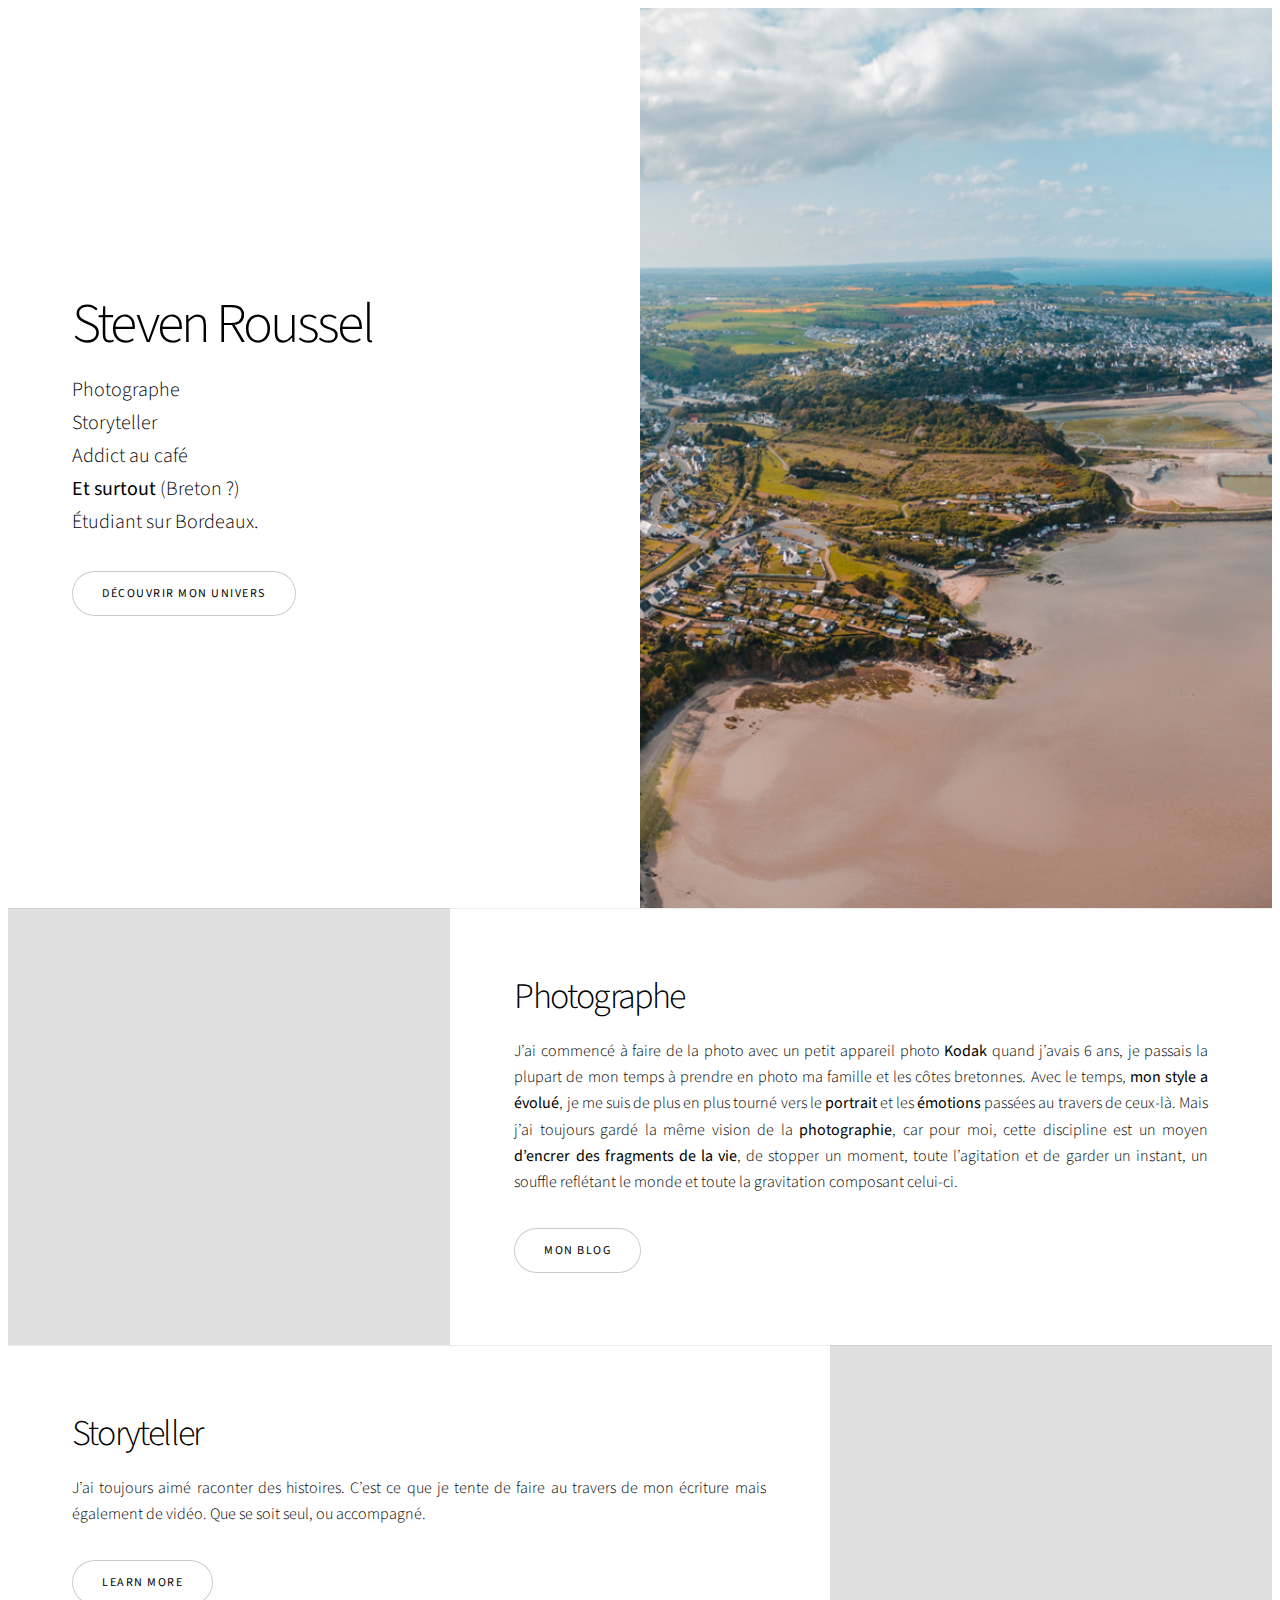
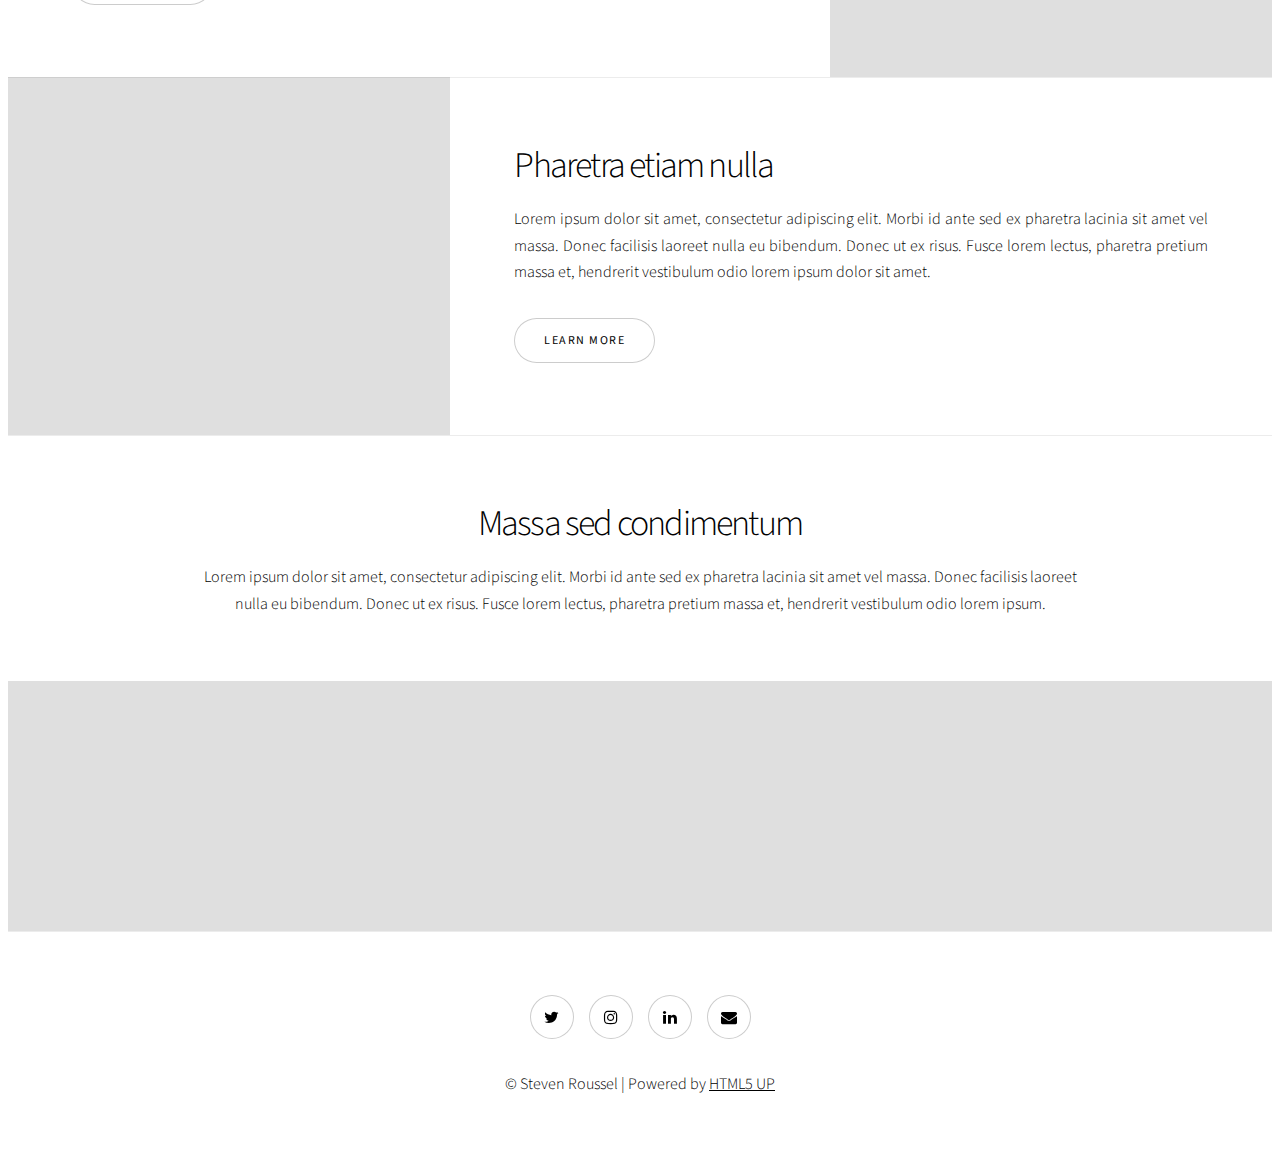
==== indexv1.html @ 66ebf087 "Pré-version" ====
<!DOCTYPE HTML>
<!--
	Story by HTML5 UP
	html5up.net | @ajlkn
	Free for personal and commercial use under the CCA 3.0 license (html5up.net/license)
-->
<html>
	<head>
		<title>Steven Roussel</title>
		<meta charset="utf-8" />
		<meta name="viewport" content="width=device-width, initial-scale=1, user-scalable=no" />
		<link rel="stylesheet" href="assets/css/main.css" />
		<noscript><link rel="stylesheet" href="assets/css/noscript.css" /></noscript>
	</head>
	<body class="is-preload">

		<!-- Wrapper -->
			<div id="wrapper" class="divided">

				<!-- One -->
					<section class="banner style1 orient-left content-align-left image-position-right fullscreen onload-image-fade-in onload-content-fade-right">
						<div class="content">
							<h1>Steven Roussel</h1>
							<p class="major">Photographe<br>Storyteller<br>Addict au café<br><b>Et surtout</b> (Breton ?)<br>Étudiant sur Bordeaux.</p>
							<ul class="actions stacked">
								<li><a href="#first" class="button big wide smooth-scroll-middle">Découvrir mon univers</a></li>
							</ul>
						</div>
						<div class="image">
							<img src="images/banner.jpg" alt="" />
						</div>
					</section>

				<!-- Two -->
					<section class="spotlight style1 orient-right content-align-left image-position-center onscroll-image-fade-in" id="first">
						<div class="content">
							<h2>Photographe</h2>
							<p>
								J’ai commencé à faire de la photo avec un petit appareil photo <b>Kodak</b> quand j’avais 6 ans, je passais la plupart de mon temps à prendre en photo ma famille et les côtes bretonnes. Avec le temps, <b>mon style a évolué</b>, je me
								suis de plus en plus tourné vers le <b>portrait</b> et les <b>émotions</b> passées au travers de ceux-là. Mais j’ai toujours gardé la même vision de la <b>photographie</b>, car pour moi, cette discipline est un moyen <b>d’encrer des fragments
								de la vie</b>, de stopper un moment, toute l’agitation et de garder un instant, un souffle reflétant le monde et toute la gravitation composant celui-ci.
					</p>
							<ul class="actions stacked">
								<li><a href="#" class="button">Mon Blog</a></li>
							</ul>
						</div>
						<div class="image">
							<img src="images/pp (2).jpg" alt="" />
						</div>
					</section>

				<!-- Three -->
					<section class="spotlight style1 orient-left content-align-left image-position-center onscroll-image-fade-in">
						<div class="content">
							<h2>Storyteller</h2>
							<p>J’ai toujours aimé raconter des histoires. C’est ce que je tente de faire au travers de mon écriture mais également de vidéo. Que se soit seul, ou accompagné.</p>
							<ul class="actions stacked">
								<li><a href="#" class="button">Learn More</a></li>
							</ul>
						</div>
						<div class="image">
							<img src="images/pic02.jpg" alt="" />
						</div>
					</section>

				<!-- Four -->
					<section class="spotlight style1 orient-right content-align-left image-position-center onscroll-image-fade-in">
						<div class="content">
							<h2>Pharetra etiam nulla</h2>
							<p>Lorem ipsum dolor sit amet, consectetur adipiscing elit. Morbi id ante sed ex pharetra lacinia sit amet vel massa. Donec facilisis laoreet nulla eu bibendum. Donec ut ex risus. Fusce lorem lectus, pharetra pretium massa et, hendrerit vestibulum odio lorem ipsum dolor sit amet.</p>
							<ul class="actions stacked">
								<li><a href="#" class="button">Learn More</a></li>
							</ul>
						</div>
						<div class="image">
							<img src="images/spotlight03.jpg" alt="" />
						</div>
					</section>

				<!-- Five -->
					<section class="wrapper style1 align-center">
						<div class="inner">
							<h2>Massa sed condimentum</h2>
							<p>Lorem ipsum dolor sit amet, consectetur adipiscing elit. Morbi id ante sed ex pharetra lacinia sit amet vel massa. Donec facilisis laoreet nulla eu bibendum. Donec ut ex risus. Fusce lorem lectus, pharetra pretium massa et, hendrerit vestibulum odio lorem ipsum.</p>
						</div>

						<!-- Gallery -->
							<div class="gallery style2 medium lightbox onscroll-fade-in">
								<article>
									<a href="images/gallery/fulls/01.jpg" class="image">
										<img src="images/gallery/thumbs/01.jpg" alt="" />
									</a>
									<div class="caption">
										<h3>Ipsum Dolor</h3>
										<p>Lorem ipsum dolor amet, consectetur magna etiam elit. Etiam sed ultrices.</p>
										<ul class="actions fixed">
											<li><span class="button small">Details</span></li>
										</ul>
									</div>
								</article>
								<article>
									<a href="images/gallery/fulls/02.jpg" class="image">
										<img src="images/gallery/thumbs/02.jpg" alt="" />
									</a>
									<div class="caption">
										<h3>Feugiat Lorem</h3>
										<p>Lorem ipsum dolor amet, consectetur magna etiam elit. Etiam sed ultrices.</p>
										<ul class="actions fixed">
											<li><span class="button small">Details</span></li>
										</ul>
									</div>
								</article>
								<article>
									<a href="images/gallery/fulls/03.jpg" class="image">
										<img src="images/gallery/thumbs/03.jpg" alt="" />
									</a>
									<div class="caption">
										<h3>Magna Amet</h3>
										<p>Lorem ipsum dolor amet, consectetur magna etiam elit. Etiam sed ultrices.</p>
										<ul class="actions fixed">
											<li><span class="button small">Details</span></li>
										</ul>
									</div>
								</article>
								<article>
									<a href="images/gallery/fulls/04.jpg" class="image">
										<img src="images/gallery/thumbs/04.jpg" alt="" />
									</a>
									<div class="caption">
										<h3>Sed Tempus</h3>
										<p>Lorem ipsum dolor amet, consectetur magna etiam elit. Etiam sed ultrices.</p>
										<ul class="actions fixed">
											<li><span class="button small">Details</span></li>
										</ul>
									</div>
								</article>
								<article>
									<a href="images/gallery/fulls/05.jpg" class="image">
										<img src="images/gallery/thumbs/05.jpg" alt="" />
									</a>
									<div class="caption">
										<h3>Ultrices Magna</h3>
										<p>Lorem ipsum dolor amet, consectetur magna etiam elit. Etiam sed ultrices.</p>
										<ul class="actions fixed">
											<li><span class="button small">Details</span></li>
										</ul>
									</div>
								</article>
								<article>
									<a href="images/gallery/fulls/06.jpg" class="image">
										<img src="images/gallery/thumbs/06.jpg" alt="" />
									</a>
									<div class="caption">
										<h3>Sed Tempus</h3>
										<p>Lorem ipsum dolor amet, consectetur magna etiam elit. Etiam sed ultrices.</p>
										<ul class="actions fixed">
											<li><span class="button small">Details</span></li>
										</ul>
									</div>
								</article>
								<article>
									<a href="images/gallery/fulls/07.jpg" class="image">
										<img src="images/gallery/thumbs/07.jpg" alt="" />
									</a>
									<div class="caption">
										<h3>Ipsum Lorem</h3>
										<p>Lorem ipsum dolor amet, consectetur magna etiam elit. Etiam sed ultrices.</p>
										<ul class="actions fixed">
											<li><span class="button small">Details</span></li>
										</ul>
									</div>
								</article>
								<article>
									<a href="images/gallery/fulls/08.jpg" class="image">
										<img src="images/gallery/thumbs/08.jpg" alt="" />
									</a>
									<div class="caption">
										<h3>Magna Risus</h3>
										<p>Lorem ipsum dolor amet, consectetur magna etiam elit. Etiam sed ultrices.</p>
										<ul class="actions fixed">
											<li><span class="button small">Details</span></li>
										</ul>
									</div>
								</article>
								<article>
									<a href="images/gallery/fulls/09.jpg" class="image">
										<img src="images/gallery/thumbs/09.jpg" alt="" />
									</a>
									<div class="caption">
										<h3>Tempus Dolor</h3>
										<p>Lorem ipsum dolor amet, consectetur magna etiam elit. Etiam sed ultrices.</p>
										<ul class="actions fixed">
											<li><span class="button small">Details</span></li>
										</ul>
									</div>
								</article>
								<article>
									<a href="images/gallery/fulls/10.jpg" class="image">
										<img src="images/gallery/thumbs/10.jpg" alt="" />
									</a>
									<div class="caption">
										<h3>Sed Etiam</h3>
										<p>Lorem ipsum dolor amet, consectetur magna etiam elit. Etiam sed ultrices.</p>
										<ul class="actions fixed">
											<li><span class="button small">Details</span></li>
										</ul>
									</div>
								</article>
								<article>
									<a href="images/gallery/fulls/11.jpg" class="image">
										<img src="images/gallery/thumbs/11.jpg" alt="" />
									</a>
									<div class="caption">
										<h3>Magna Lorem</h3>
										<p>Lorem ipsum dolor amet, consectetur magna etiam elit. Etiam sed ultrices.</p>
										<ul class="actions fixed">
											<li><span class="button small">Details</span></li>
										</ul>
									</div>
								</article>
								<article>
									<a href="images/gallery/fulls/12.jpg" class="image">
										<img src="images/gallery/thumbs/12.jpg" alt="" />
									</a>
									<div class="caption">
										<h3>Ipsum Dolor</h3>
										<p>Lorem ipsum dolor amet, consectetur magna etiam elit. Etiam sed ultrices.</p>
										<ul class="actions fixed">
											<li><span class="button small">Details</span></li>
										</ul>
									</div>
								</article>
							</div>

					</section>

				<!-- Footer -->
					<footer class="wrapper style1 align-center">
						<div class="inner">
							<ul class="icons">
								<li><a href="https://twitter.com/stevenrsl" class="icon style2 fa-twitter"><span class="label">Twitter</span></a></li>
								<li><a href="https://instagram.com/stevenrsl" class="icon style2 fa-instagram"><span class="label">Instagram</span></a></li>
								<li><a href="https://linkedin.com/in/stevenrsl" class="icon style2 fa-linkedin"><span class="label">LinkedIn</span></a></li>
								<li><a href="mailto:rousselsteven@icloud.com" class="icon style2 fa-envelope"><span class="label">Email</span></a></li>
							</ul>
								<p>&copy; Steven Roussel | Powered by <a href="http://html5up.net">HTML5 UP</a></p>
						</div>
					</footer>

			</div>

		<!-- Scripts -->
			<script src="assets/js/jquery.min.js"></script>
			<script src="assets/js/jquery.scrollex.min.js"></script>
			<script src="assets/js/jquery.scrolly.min.js"></script>
			<script src="assets/js/browser.min.js"></script>
			<script src="assets/js/breakpoints.min.js"></script>
			<script src="assets/js/util.js"></script>
			<script src="assets/js/main.js"></script>

	</body>
</html>
---- assets/css/main.css ----
@import url(font-awesome.min.css);
@import url("https://fonts.googleapis.com/css?family=Source+Sans+Pro:300,300i,400,400i");

/*
	Story by HTML5 UP
	html5up.net | @ajlkn
	Free for personal and commercial use under the CCA 3.0 license (html5up.net/license)
*/
}

html, body, div, span, applet, object,
iframe, h1, h2, h3, h4, h5, h6, p, blockquote,
pre, a, abbr, acronym, address, big, cite,
code, del, dfn, em, img, ins, kbd, q, s, samp,
small, strike, strong, sub, sup, tt, var, b,
u, i, center, dl, dt, dd, ol, ul, li, fieldset,
form, label, legend, table, caption, tbody,
tfoot, thead, tr, th, td, article, aside,
canvas, details, embed, figure, figcaption,
footer, header, hgroup, menu, nav, output, ruby,
section, summary, time, mark, audio, video {
	margin: 0;
	padding: 0;
	border: 0;
	font-size: 100%;
	font: inherit;
	vertical-align: baseline;}

article, aside, details, figcaption, figure,
footer, header, hgroup, menu, nav, section {
	display: block;}

body {
	line-height: 1;
}

ol, ul {
	list-style: none;
}

blockquote, q {
	quotes: none;
}

	blockquote:before, blockquote:after, q:before, q:after {
		content: '';
		content: none;
	}

table {
	border-collapse: collapse;
	border-spacing: 0;
}

body {
	-webkit-text-size-adjust: none;
}

mark {
	background-color: transparent;
	color: inherit;
}

input::-moz-focus-inner {
	border: 0;
	padding: 0;
}

input, select, textarea {
	-moz-appearance: none;
	-webkit-appearance: none;
	-ms-appearance: none;
	appearance: none;
}

/* Basic */

	@-ms-viewport {
		width: device-width;
	}

	body {
		-ms-overflow-style: scrollbar;
	}

	@media screen and (max-width: 480px) {

		html, body {
			min-width: 320px;
		}

	}

	html {
		box-sizing: border-box;
	}

	*, *:before, *:after {
		box-sizing: inherit;
	}

	body {
		background: #ffffff;
	}

		body.is-preload *, body.is-preload *:before, body.is-preload *:after {
			-moz-animation: none !important;
			-webkit-animation: none !important;
			-ms-animation: none !important;
			animation: none !important;
			-moz-transition: none !important;
			-webkit-transition: none !important;
			-ms-transition: none !important;
			transition: none !important;
		}

/* Type */

	html {
		font-size: 18pt;
	}

		@media screen and (max-width: 1680px) {

			html {
				font-size: 14pt;
			}

		}

		@media screen and (max-width: 1280px) {

			html {
				font-size: 12pt;
			}

		}

		@media screen and (max-width: 736px) {

			html {
				font-size: 11pt;
			}

		}

		@media screen and (max-width: 360px) {

			html {
				font-size: 10pt;
			}

		}

	body {
		background-color: #ffffff;
		color: #000000;
	}

	body, input, select, textarea {
		font-family: "Source Sans Pro", Helvetica, sans-serif;
		font-size: 1rem;
		font-weight: 300;
		line-height: 1.65;
	}

	a {
		-moz-transition: color 0.2s ease-in-out;
		-webkit-transition: color 0.2s ease-in-out;
		-ms-transition: color 0.2s ease-in-out;
		transition: color 0.2s ease-in-out;
		text-decoration: underline;
	}

		a:hover {
			text-decoration: none;
		}

	strong, b {
		font-weight: 400;
	}

	em, i {
		font-style: italic;
	}

	p {
		margin: 0 0 2rem 0;
	}

		p.major {
			font-size: 1.25rem;
		}

	h1, h2, h3, h4, h5, h6 {
		font-weight: 300;
		line-height: 1.375;
		letter-spacing: -0.05em;
		margin: 0 0 1rem 0;
	}

		h1 a, h2 a, h3 a, h4 a, h5 a, h6 a {
			color: inherit;
			text-decoration: none;
		}

	h1 {
		font-size: 3.5rem;
		line-height: 1.2;
	}

	h2 {
		font-size: 2.25rem;
	}

	h3 {
		font-size: 1.5rem;
	}

	h4 {
		font-size: 1.1rem;
	}

	h5 {
		font-size: 0.9rem;
	}

	h6 {
		font-size: 0.7rem;
	}

	sub {
		font-size: 0.8rem;
		position: relative;
		top: 0.5rem;
	}

	sup {
		font-size: 0.8rem;
		position: relative;
		top: -0.5rem;
	}

	blockquote {
		border-left: solid 4px;
		font-style: italic;
		margin: 0 0 2rem 0;
		padding: 0.5rem 0 0.5rem 2rem;
	}

	code {
		border-radius: 4px;
		font-family: "Courier New", monospace;
		font-size: 0.9em;
		margin: 0 0.25rem;
		padding: 0.25rem 0.325rem;
	}

	pre {
		-webkit-overflow-scrolling: touch;
		font-family: "Courier New", monospace;
		font-size: 0.9em;
		margin: 0 0 2rem 0;
	}

		pre code {
			display: block;
			line-height: 1.5;
			padding: 0.75rem 1rem;
			overflow-x: auto;
		}

	hr {
		border: 0;
		border-bottom: solid 1px;
		margin: 2.5rem 0;
	}

		hr.major {
			margin: 3.5rem 0;
		}

	.align-left {
		text-align: left;
	}

	.align-center {
		text-align: center;
	}

	.align-right {
		text-align: right;
	}

	@media screen and (max-width: 736px) {

		p.major {
			font-size: 1.1rem;
		}

		h1 {
			font-size: 2.5rem;
		}

		h2 {
			font-size: 2rem;
		}

		h3 {
			font-size: 1.25rem;
		}

		h4 {
			font-size: 1rem;
		}

	}

	input, select, textarea {
		color: #000000;
	}

	a {
		color: #000000;
	}

		a:hover {
			color: #47D3E5;
		}

	strong, b {
		color: #000000;
	}

	h1, h2, h3, h4, h5, h6 {
		color: #000000;
	}

	blockquote {
		border-left-color: rgba(0, 0, 0, 0.2);
	}

	code {
		background: rgba(0, 0, 0, 0.05);
		border-color: rgba(0, 0, 0, 0.2);
	}

	hr {
		border-bottom-color: rgba(0, 0, 0, 0.2);
	}

/* Row */

	.row {
		display: flex;
		flex-wrap: wrap;
		box-sizing: border-box;
		align-items: stretch;
	}

		.row > * {
			box-sizing: border-box;
		}

		.row.gtr-uniform > * > :last-child {
			margin-bottom: 0;
		}

		.row.aln-left {
			justify-content: flex-start;
		}

		.row.aln-center {
			justify-content: center;
		}

		.row.aln-right {
			justify-content: flex-end;
		}

		.row.aln-top {
			align-items: flex-start;
		}

		.row.aln-middle {
			align-items: center;
		}

		.row.aln-bottom {
			align-items: flex-end;
		}

		.row > .imp {
			order: -1;
		}

		.row > .col-1 {
			width: 8.3333333333%;
		}

		.row > .off-1 {
			margin-left: 8.3333333333%;
		}

		.row > .col-2 {
			width: 16.6666666667%;
		}

		.row > .off-2 {
			margin-left: 16.6666666667%;
		}

		.row > .col-3 {
			width: 25%;
		}

		.row > .off-3 {
			margin-left: 25%;
		}

		.row > .col-4 {
			width: 33.3333333333%;
		}

		.row > .off-4 {
			margin-left: 33.3333333333%;
		}

		.row > .col-5 {
			width: 41.6666666667%;
		}

		.row > .off-5 {
			margin-left: 41.6666666667%;
		}

		.row > .col-6 {
			width: 50%;
		}

		.row > .off-6 {
			margin-left: 50%;
		}

		.row > .col-7 {
			width: 58.3333333333%;
		}

		.row > .off-7 {
			margin-left: 58.3333333333%;
		}

		.row > .col-8 {
			width: 66.6666666667%;
		}

		.row > .off-8 {
			margin-left: 66.6666666667%;
		}

		.row > .col-9 {
			width: 75%;
		}

		.row > .off-9 {
			margin-left: 75%;
		}

		.row > .col-10 {
			width: 83.3333333333%;
		}

		.row > .off-10 {
			margin-left: 83.3333333333%;
		}

		.row > .col-11 {
			width: 91.6666666667%;
		}

		.row > .off-11 {
			margin-left: 91.6666666667%;
		}

		.row > .col-12 {
			width: 100%;
		}

		.row > .off-12 {
			margin-left: 100%;
		}

		.row.gtr-0 {
			margin-top: 0;
			margin-left: 0rem;
		}

			.row.gtr-0 > * {
				padding: 0 0 0 0rem;
			}

			.row.gtr-0.gtr-uniform {
				margin-top: 0rem;
			}

				.row.gtr-0.gtr-uniform > * {
					padding-top: 0rem;
				}

		.row.gtr-25 {
			margin-top: 0;
			margin-left: -0.5rem;
		}

			.row.gtr-25 > * {
				padding: 0 0 0 0.5rem;
			}

			.row.gtr-25.gtr-uniform {
				margin-top: -0.5rem;
			}

				.row.gtr-25.gtr-uniform > * {
					padding-top: 0.5rem;
				}

		.row.gtr-50 {
			margin-top: 0;
			margin-left: -1rem;
		}

			.row.gtr-50 > * {
				padding: 0 0 0 1rem;
			}

			.row.gtr-50.gtr-uniform {
				margin-top: -1rem;
			}

				.row.gtr-50.gtr-uniform > * {
					padding-top: 1rem;
				}

		.row {
			margin-top: 0;
			margin-left: -2rem;
		}

			.row > * {
				padding: 0 0 0 2rem;
			}

			.row.gtr-uniform {
				margin-top: -2rem;
			}

				.row.gtr-uniform > * {
					padding-top: 2rem;
				}

		.row.gtr-150 {
			margin-top: 0;
			margin-left: -3rem;
		}

			.row.gtr-150 > * {
				padding: 0 0 0 3rem;
			}

			.row.gtr-150.gtr-uniform {
				margin-top: -3rem;
			}

				.row.gtr-150.gtr-uniform > * {
					padding-top: 3rem;
				}

		.row.gtr-200 {
			margin-top: 0;
			margin-left: -4rem;
		}

			.row.gtr-200 > * {
				padding: 0 0 0 4rem;
			}

			.row.gtr-200.gtr-uniform {
				margin-top: -4rem;
			}

				.row.gtr-200.gtr-uniform > * {
					padding-top: 4rem;
				}

		@media screen and (max-width: 1680px) {

			.row {
				display: flex;
				flex-wrap: wrap;
				box-sizing: border-box;
				align-items: stretch;
			}

				.row > * {
					box-sizing: border-box;
				}

				.row.gtr-uniform > * > :last-child {
					margin-bottom: 0;
				}

				.row.aln-left {
					justify-content: flex-start;
				}

				.row.aln-center {
					justify-content: center;
				}

				.row.aln-right {
					justify-content: flex-end;
				}

				.row.aln-top {
					align-items: flex-start;
				}

				.row.aln-middle {
					align-items: center;
				}

				.row.aln-bottom {
					align-items: flex-end;
				}

				.row > .imp-xlarge {
					order: -1;
				}

				.row > .col-1-xlarge {
					width: 8.3333333333%;
				}

				.row > .off-1-xlarge {
					margin-left: 8.3333333333%;
				}

				.row > .col-2-xlarge {
					width: 16.6666666667%;
				}

				.row > .off-2-xlarge {
					margin-left: 16.6666666667%;
				}

				.row > .col-3-xlarge {
					width: 25%;
				}

				.row > .off-3-xlarge {
					margin-left: 25%;
				}

				.row > .col-4-xlarge {
					width: 33.3333333333%;
				}

				.row > .off-4-xlarge {
					margin-left: 33.3333333333%;
				}

				.row > .col-5-xlarge {
					width: 41.6666666667%;
				}

				.row > .off-5-xlarge {
					margin-left: 41.6666666667%;
				}

				.row > .col-6-xlarge {
					width: 50%;
				}

				.row > .off-6-xlarge {
					margin-left: 50%;
				}

				.row > .col-7-xlarge {
					width: 58.3333333333%;
				}

				.row > .off-7-xlarge {
					margin-left: 58.3333333333%;
				}

				.row > .col-8-xlarge {
					width: 66.6666666667%;
				}

				.row > .off-8-xlarge {
					margin-left: 66.6666666667%;
				}

				.row > .col-9-xlarge {
					width: 75%;
				}

				.row > .off-9-xlarge {
					margin-left: 75%;
				}

				.row > .col-10-xlarge {
					width: 83.3333333333%;
				}

				.row > .off-10-xlarge {
					margin-left: 83.3333333333%;
				}

				.row > .col-11-xlarge {
					width: 91.6666666667%;
				}

				.row > .off-11-xlarge {
					margin-left: 91.6666666667%;
				}

				.row > .col-12-xlarge {
					width: 100%;
				}

				.row > .off-12-xlarge {
					margin-left: 100%;
				}

				.row.gtr-0 {
					margin-top: 0;
					margin-left: 0rem;
				}

					.row.gtr-0 > * {
						padding: 0 0 0 0rem;
					}

					.row.gtr-0.gtr-uniform {
						margin-top: 0rem;
					}

						.row.gtr-0.gtr-uniform > * {
							padding-top: 0rem;
						}

				.row.gtr-25 {
					margin-top: 0;
					margin-left: -0.5rem;
				}

					.row.gtr-25 > * {
						padding: 0 0 0 0.5rem;
					}

					.row.gtr-25.gtr-uniform {
						margin-top: -0.5rem;
					}

						.row.gtr-25.gtr-uniform > * {
							padding-top: 0.5rem;
						}

				.row.gtr-50 {
					margin-top: 0;
					margin-left: -1rem;
				}

					.row.gtr-50 > * {
						padding: 0 0 0 1rem;
					}

					.row.gtr-50.gtr-uniform {
						margin-top: -1rem;
					}

						.row.gtr-50.gtr-uniform > * {
							padding-top: 1rem;
						}

				.row {
					margin-top: 0;
					margin-left: -2rem;
				}

					.row > * {
						padding: 0 0 0 2rem;
					}

					.row.gtr-uniform {
						margin-top: -2rem;
					}

						.row.gtr-uniform > * {
							padding-top: 2rem;
						}

				.row.gtr-150 {
					margin-top: 0;
					margin-left: -3rem;
				}

					.row.gtr-150 > * {
						padding: 0 0 0 3rem;
					}

					.row.gtr-150.gtr-uniform {
						margin-top: -3rem;
					}

						.row.gtr-150.gtr-uniform > * {
							padding-top: 3rem;
						}

				.row.gtr-200 {
					margin-top: 0;
					margin-left: -4rem;
				}

					.row.gtr-200 > * {
						padding: 0 0 0 4rem;
					}

					.row.gtr-200.gtr-uniform {
						margin-top: -4rem;
					}

						.row.gtr-200.gtr-uniform > * {
							padding-top: 4rem;
						}

		}

		@media screen and (max-width: 1280px) {

			.row {
				display: flex;
				flex-wrap: wrap;
				box-sizing: border-box;
				align-items: stretch;
			}

				.row > * {
					box-sizing: border-box;
				}

				.row.gtr-uniform > * > :last-child {
					margin-bottom: 0;
				}

				.row.aln-left {
					justify-content: flex-start;
				}

				.row.aln-center {
					justify-content: center;
				}

				.row.aln-right {
					justify-content: flex-end;
				}

				.row.aln-top {
					align-items: flex-start;
				}

				.row.aln-middle {
					align-items: center;
				}

				.row.aln-bottom {
					align-items: flex-end;
				}

				.row > .imp-large {
					order: -1;
				}

				.row > .col-1-large {
					width: 8.3333333333%;
				}

				.row > .off-1-large {
					margin-left: 8.3333333333%;
				}

				.row > .col-2-large {
					width: 16.6666666667%;
				}

				.row > .off-2-large {
					margin-left: 16.6666666667%;
				}

				.row > .col-3-large {
					width: 25%;
				}

				.row > .off-3-large {
					margin-left: 25%;
				}

				.row > .col-4-large {
					width: 33.3333333333%;
				}

				.row > .off-4-large {
					margin-left: 33.3333333333%;
				}

				.row > .col-5-large {
					width: 41.6666666667%;
				}

				.row > .off-5-large {
					margin-left: 41.6666666667%;
				}

				.row > .col-6-large {
					width: 50%;
				}

				.row > .off-6-large {
					margin-left: 50%;
				}

				.row > .col-7-large {
					width: 58.3333333333%;
				}

				.row > .off-7-large {
					margin-left: 58.3333333333%;
				}

				.row > .col-8-large {
					width: 66.6666666667%;
				}

				.row > .off-8-large {
					margin-left: 66.6666666667%;
				}

				.row > .col-9-large {
					width: 75%;
				}

				.row > .off-9-large {
					margin-left: 75%;
				}

				.row > .col-10-large {
					width: 83.3333333333%;
				}

				.row > .off-10-large {
					margin-left: 83.3333333333%;
				}

				.row > .col-11-large {
					width: 91.6666666667%;
				}

				.row > .off-11-large {
					margin-left: 91.6666666667%;
				}

				.row > .col-12-large {
					width: 100%;
				}

				.row > .off-12-large {
					margin-left: 100%;
				}

				.row.gtr-0 {
					margin-top: 0;
					margin-left: 0rem;
				}

					.row.gtr-0 > * {
						padding: 0 0 0 0rem;
					}

					.row.gtr-0.gtr-uniform {
						margin-top: 0rem;
					}

						.row.gtr-0.gtr-uniform > * {
							padding-top: 0rem;
						}

				.row.gtr-25 {
					margin-top: 0;
					margin-left: -0.5rem;
				}

					.row.gtr-25 > * {
						padding: 0 0 0 0.5rem;
					}

					.row.gtr-25.gtr-uniform {
						margin-top: -0.5rem;
					}

						.row.gtr-25.gtr-uniform > * {
							padding-top: 0.5rem;
						}

				.row.gtr-50 {
					margin-top: 0;
					margin-left: -1rem;
				}

					.row.gtr-50 > * {
						padding: 0 0 0 1rem;
					}

					.row.gtr-50.gtr-uniform {
						margin-top: -1rem;
					}

						.row.gtr-50.gtr-uniform > * {
							padding-top: 1rem;
						}

				.row {
					margin-top: 0;
					margin-left: -2rem;
				}

					.row > * {
						padding: 0 0 0 2rem;
					}

					.row.gtr-uniform {
						margin-top: -2rem;
					}

						.row.gtr-uniform > * {
							padding-top: 2rem;
						}

				.row.gtr-150 {
					margin-top: 0;
					margin-left: -3rem;
				}

					.row.gtr-150 > * {
						padding: 0 0 0 3rem;
					}

					.row.gtr-150.gtr-uniform {
						margin-top: -3rem;
					}

						.row.gtr-150.gtr-uniform > * {
							padding-top: 3rem;
						}

				.row.gtr-200 {
					margin-top: 0;
					margin-left: -4rem;
				}

					.row.gtr-200 > * {
						padding: 0 0 0 4rem;
					}

					.row.gtr-200.gtr-uniform {
						margin-top: -4rem;
					}

						.row.gtr-200.gtr-uniform > * {
							padding-top: 4rem;
						}

		}

		@media screen and (max-width: 980px) {

			.row {
				display: flex;
				flex-wrap: wrap;
				box-sizing: border-box;
				align-items: stretch;
			}

				.row > * {
					box-sizing: border-box;
				}

				.row.gtr-uniform > * > :last-child {
					margin-bottom: 0;
				}

				.row.aln-left {
					justify-content: flex-start;
				}

				.row.aln-center {
					justify-content: center;
				}

				.row.aln-right {
					justify-content: flex-end;
				}

				.row.aln-top {
					align-items: flex-start;
				}

				.row.aln-middle {
					align-items: center;
				}

				.row.aln-bottom {
					align-items: flex-end;
				}

				.row > .imp-medium {
					order: -1;
				}

				.row > .col-1-medium {
					width: 8.3333333333%;
				}

				.row > .off-1-medium {
					margin-left: 8.3333333333%;
				}

				.row > .col-2-medium {
					width: 16.6666666667%;
				}

				.row > .off-2-medium {
					margin-left: 16.6666666667%;
				}

				.row > .col-3-medium {
					width: 25%;
				}

				.row > .off-3-medium {
					margin-left: 25%;
				}

				.row > .col-4-medium {
					width: 33.3333333333%;
				}

				.row > .off-4-medium {
					margin-left: 33.3333333333%;
				}

				.row > .col-5-medium {
					width: 41.6666666667%;
				}

				.row > .off-5-medium {
					margin-left: 41.6666666667%;
				}

				.row > .col-6-medium {
					width: 50%;
				}

				.row > .off-6-medium {
					margin-left: 50%;
				}

				.row > .col-7-medium {
					width: 58.3333333333%;
				}

				.row > .off-7-medium {
					margin-left: 58.3333333333%;
				}

				.row > .col-8-medium {
					width: 66.6666666667%;
				}

				.row > .off-8-medium {
					margin-left: 66.6666666667%;
				}

				.row > .col-9-medium {
					width: 75%;
				}

				.row > .off-9-medium {
					margin-left: 75%;
				}

				.row > .col-10-medium {
					width: 83.3333333333%;
				}

				.row > .off-10-medium {
					margin-left: 83.3333333333%;
				}

				.row > .col-11-medium {
					width: 91.6666666667%;
				}

				.row > .off-11-medium {
					margin-left: 91.6666666667%;
				}

				.row > .col-12-medium {
					width: 100%;
				}

				.row > .off-12-medium {
					margin-left: 100%;
				}

				.row.gtr-0 {
					margin-top: 0;
					margin-left: 0rem;
				}

					.row.gtr-0 > * {
						padding: 0 0 0 0rem;
					}

					.row.gtr-0.gtr-uniform {
						margin-top: 0rem;
					}

						.row.gtr-0.gtr-uniform > * {
							padding-top: 0rem;
						}

				.row.gtr-25 {
					margin-top: 0;
					margin-left: -0.5rem;
				}

					.row.gtr-25 > * {
						padding: 0 0 0 0.5rem;
					}

					.row.gtr-25.gtr-uniform {
						margin-top: -0.5rem;
					}

						.row.gtr-25.gtr-uniform > * {
							padding-top: 0.5rem;
						}

				.row.gtr-50 {
					margin-top: 0;
					margin-left: -1rem;
				}

					.row.gtr-50 > * {
						padding: 0 0 0 1rem;
					}

					.row.gtr-50.gtr-uniform {
						margin-top: -1rem;
					}

						.row.gtr-50.gtr-uniform > * {
							padding-top: 1rem;
						}

				.row {
					margin-top: 0;
					margin-left: -2rem;
				}

					.row > * {
						padding: 0 0 0 2rem;
					}

					.row.gtr-uniform {
						margin-top: -2rem;
					}

						.row.gtr-uniform > * {
							padding-top: 2rem;
						}

				.row.gtr-150 {
					margin-top: 0;
					margin-left: -3rem;
				}

					.row.gtr-150 > * {
						padding: 0 0 0 3rem;
					}

					.row.gtr-150.gtr-uniform {
						margin-top: -3rem;
					}

						.row.gtr-150.gtr-uniform > * {
							padding-top: 3rem;
						}

				.row.gtr-200 {
					margin-top: 0;
					margin-left: -4rem;
				}

					.row.gtr-200 > * {
						padding: 0 0 0 4rem;
					}

					.row.gtr-200.gtr-uniform {
						margin-top: -4rem;
					}

						.row.gtr-200.gtr-uniform > * {
							padding-top: 4rem;
						}

		}

		@media screen and (max-width: 736px) {

			.row {
				display: flex;
				flex-wrap: wrap;
				box-sizing: border-box;
				align-items: stretch;
			}

				.row > * {
					box-sizing: border-box;
				}

				.row.gtr-uniform > * > :last-child {
					margin-bottom: 0;
				}

				.row.aln-left {
					justify-content: flex-start;
				}

				.row.aln-center {
					justify-content: center;
				}

				.row.aln-right {
					justify-content: flex-end;
				}

				.row.aln-top {
					align-items: flex-start;
				}

				.row.aln-middle {
					align-items: center;
				}

				.row.aln-bottom {
					align-items: flex-end;
				}

				.row > .imp-small {
					order: -1;
				}

				.row > .col-1-small {
					width: 8.3333333333%;
				}

				.row > .off-1-small {
					margin-left: 8.3333333333%;
				}

				.row > .col-2-small {
					width: 16.6666666667%;
				}

				.row > .off-2-small {
					margin-left: 16.6666666667%;
				}

				.row > .col-3-small {
					width: 25%;
				}

				.row > .off-3-small {
					margin-left: 25%;
				}

				.row > .col-4-small {
					width: 33.3333333333%;
				}

				.row > .off-4-small {
					margin-left: 33.3333333333%;
				}

				.row > .col-5-small {
					width: 41.6666666667%;
				}

				.row > .off-5-small {
					margin-left: 41.6666666667%;
				}

				.row > .col-6-small {
					width: 50%;
				}

				.row > .off-6-small {
					margin-left: 50%;
				}

				.row > .col-7-small {
					width: 58.3333333333%;
				}

				.row > .off-7-small {
					margin-left: 58.3333333333%;
				}

				.row > .col-8-small {
					width: 66.6666666667%;
				}

				.row > .off-8-small {
					margin-left: 66.6666666667%;
				}

				.row > .col-9-small {
					width: 75%;
				}

				.row > .off-9-small {
					margin-left: 75%;
				}

				.row > .col-10-small {
					width: 83.3333333333%;
				}

				.row > .off-10-small {
					margin-left: 83.3333333333%;
				}

				.row > .col-11-small {
					width: 91.6666666667%;
				}

				.row > .off-11-small {
					margin-left: 91.6666666667%;
				}

				.row > .col-12-small {
					width: 100%;
				}

				.row > .off-12-small {
					margin-left: 100%;
				}

				.row.gtr-0 {
					margin-top: 0;
					margin-left: 0rem;
				}

					.row.gtr-0 > * {
						padding: 0 0 0 0rem;
					}

					.row.gtr-0.gtr-uniform {
						margin-top: 0rem;
					}

						.row.gtr-0.gtr-uniform > * {
							padding-top: 0rem;
						}

				.row.gtr-25 {
					margin-top: 0;
					margin-left: -0.5rem;
				}

					.row.gtr-25 > * {
						padding: 0 0 0 0.5rem;
					}

					.row.gtr-25.gtr-uniform {
						margin-top: -0.5rem;
					}

						.row.gtr-25.gtr-uniform > * {
							padding-top: 0.5rem;
						}

				.row.gtr-50 {
					margin-top: 0;
					margin-left: -1rem;
				}

					.row.gtr-50 > * {
						padding: 0 0 0 1rem;
					}

					.row.gtr-50.gtr-uniform {
						margin-top: -1rem;
					}

						.row.gtr-50.gtr-uniform > * {
							padding-top: 1rem;
						}

				.row {
					margin-top: 0;
					margin-left: -2rem;
				}

					.row > * {
						padding: 0 0 0 2rem;
					}

					.row.gtr-uniform {
						margin-top: -2rem;
					}

						.row.gtr-uniform > * {
							padding-top: 2rem;
						}

				.row.gtr-150 {
					margin-top: 0;
					margin-left: -3rem;
				}

					.row.gtr-150 > * {
						padding: 0 0 0 3rem;
					}

					.row.gtr-150.gtr-uniform {
						margin-top: -3rem;
					}

						.row.gtr-150.gtr-uniform > * {
							padding-top: 3rem;
						}

				.row.gtr-200 {
					margin-top: 0;
					margin-left: -4rem;
				}

					.row.gtr-200 > * {
						padding: 0 0 0 4rem;
					}

					.row.gtr-200.gtr-uniform {
						margin-top: -4rem;
					}

						.row.gtr-200.gtr-uniform > * {
							padding-top: 4rem;
						}

		}

		@media screen and (max-width: 480px) {

			.row {
				display: flex;
				flex-wrap: wrap;
				box-sizing: border-box;
				align-items: stretch;
			}

				.row > * {
					box-sizing: border-box;
				}

				.row.gtr-uniform > * > :last-child {
					margin-bottom: 0;
				}

				.row.aln-left {
					justify-content: flex-start;
				}

				.row.aln-center {
					justify-content: center;
				}

				.row.aln-right {
					justify-content: flex-end;
				}

				.row.aln-top {
					align-items: flex-start;
				}

				.row.aln-middle {
					align-items: center;
				}

				.row.aln-bottom {
					align-items: flex-end;
				}

				.row > .imp-xsmall {
					order: -1;
				}

				.row > .col-1-xsmall {
					width: 8.3333333333%;
				}

				.row > .off-1-xsmall {
					margin-left: 8.3333333333%;
				}

				.row > .col-2-xsmall {
					width: 16.6666666667%;
				}

				.row > .off-2-xsmall {
					margin-left: 16.6666666667%;
				}

				.row > .col-3-xsmall {
					width: 25%;
				}

				.row > .off-3-xsmall {
					margin-left: 25%;
				}

				.row > .col-4-xsmall {
					width: 33.3333333333%;
				}

				.row > .off-4-xsmall {
					margin-left: 33.3333333333%;
				}

				.row > .col-5-xsmall {
					width: 41.6666666667%;
				}

				.row > .off-5-xsmall {
					margin-left: 41.6666666667%;
				}

				.row > .col-6-xsmall {
					width: 50%;
				}

				.row > .off-6-xsmall {
					margin-left: 50%;
				}

				.row > .col-7-xsmall {
					width: 58.3333333333%;
				}

				.row > .off-7-xsmall {
					margin-left: 58.3333333333%;
				}

				.row > .col-8-xsmall {
					width: 66.6666666667%;
				}

				.row > .off-8-xsmall {
					margin-left: 66.6666666667%;
				}

				.row > .col-9-xsmall {
					width: 75%;
				}

				.row > .off-9-xsmall {
					margin-left: 75%;
				}

				.row > .col-10-xsmall {
					width: 83.3333333333%;
				}

				.row > .off-10-xsmall {
					margin-left: 83.3333333333%;
				}

				.row > .col-11-xsmall {
					width: 91.6666666667%;
				}

				.row > .off-11-xsmall {
					margin-left: 91.6666666667%;
				}

				.row > .col-12-xsmall {
					width: 100%;
				}

				.row > .off-12-xsmall {
					margin-left: 100%;
				}

				.row.gtr-0 {
					margin-top: 0;
					margin-left: 0rem;
				}

					.row.gtr-0 > * {
						padding: 0 0 0 0rem;
					}

					.row.gtr-0.gtr-uniform {
						margin-top: 0rem;
					}

						.row.gtr-0.gtr-uniform > * {
							padding-top: 0rem;
						}

				.row.gtr-25 {
					margin-top: 0;
					margin-left: -0.5rem;
				}

					.row.gtr-25 > * {
						padding: 0 0 0 0.5rem;
					}

					.row.gtr-25.gtr-uniform {
						margin-top: -0.5rem;
					}

						.row.gtr-25.gtr-uniform > * {
							padding-top: 0.5rem;
						}

				.row.gtr-50 {
					margin-top: 0;
					margin-left: -1rem;
				}

					.row.gtr-50 > * {
						padding: 0 0 0 1rem;
					}

					.row.gtr-50.gtr-uniform {
						margin-top: -1rem;
					}

						.row.gtr-50.gtr-uniform > * {
							padding-top: 1rem;
						}

				.row {
					margin-top: 0;
					margin-left: -2rem;
				}

					.row > * {
						padding: 0 0 0 2rem;
					}

					.row.gtr-uniform {
						margin-top: -2rem;
					}

						.row.gtr-uniform > * {
							padding-top: 2rem;
						}

				.row.gtr-150 {
					margin-top: 0;
					margin-left: -3rem;
				}

					.row.gtr-150 > * {
						padding: 0 0 0 3rem;
					}

					.row.gtr-150.gtr-uniform {
						margin-top: -3rem;
					}

						.row.gtr-150.gtr-uniform > * {
							padding-top: 3rem;
						}

				.row.gtr-200 {
					margin-top: 0;
					margin-left: -4rem;
				}

					.row.gtr-200 > * {
						padding: 0 0 0 4rem;
					}

					.row.gtr-200.gtr-uniform {
						margin-top: -4rem;
					}

						.row.gtr-200.gtr-uniform > * {
							padding-top: 4rem;
						}

		}

		@media screen and (max-width: 360px) {

			.row {
				display: flex;
				flex-wrap: wrap;
				box-sizing: border-box;
				align-items: stretch;
			}

				.row > * {
					box-sizing: border-box;
				}

				.row.gtr-uniform > * > :last-child {
					margin-bottom: 0;
				}

				.row.aln-left {
					justify-content: flex-start;
				}

				.row.aln-center {
					justify-content: center;
				}

				.row.aln-right {
					justify-content: flex-end;
				}

				.row.aln-top {
					align-items: flex-start;
				}

				.row.aln-middle {
					align-items: center;
				}

				.row.aln-bottom {
					align-items: flex-end;
				}

				.row > .imp-xxsmall {
					order: -1;
				}

				.row > .col-1-xxsmall {
					width: 8.3333333333%;
				}

				.row > .off-1-xxsmall {
					margin-left: 8.3333333333%;
				}

				.row > .col-2-xxsmall {
					width: 16.6666666667%;
				}

				.row > .off-2-xxsmall {
					margin-left: 16.6666666667%;
				}

				.row > .col-3-xxsmall {
					width: 25%;
				}

				.row > .off-3-xxsmall {
					margin-left: 25%;
				}

				.row > .col-4-xxsmall {
					width: 33.3333333333%;
				}

				.row > .off-4-xxsmall {
					margin-left: 33.3333333333%;
				}

				.row > .col-5-xxsmall {
					width: 41.6666666667%;
				}

				.row > .off-5-xxsmall {
					margin-left: 41.6666666667%;
				}

				.row > .col-6-xxsmall {
					width: 50%;
				}

				.row > .off-6-xxsmall {
					margin-left: 50%;
				}

				.row > .col-7-xxsmall {
					width: 58.3333333333%;
				}

				.row > .off-7-xxsmall {
					margin-left: 58.3333333333%;
				}

				.row > .col-8-xxsmall {
					width: 66.6666666667%;
				}

				.row > .off-8-xxsmall {
					margin-left: 66.6666666667%;
				}

				.row > .col-9-xxsmall {
					width: 75%;
				}

				.row > .off-9-xxsmall {
					margin-left: 75%;
				}

				.row > .col-10-xxsmall {
					width: 83.3333333333%;
				}

				.row > .off-10-xxsmall {
					margin-left: 83.3333333333%;
				}

				.row > .col-11-xxsmall {
					width: 91.6666666667%;
				}

				.row > .off-11-xxsmall {
					margin-left: 91.6666666667%;
				}

				.row > .col-12-xxsmall {
					width: 100%;
				}

				.row > .off-12-xxsmall {
					margin-left: 100%;
				}

				.row.gtr-0 {
					margin-top: 0;
					margin-left: 0rem;
				}

					.row.gtr-0 > * {
						padding: 0 0 0 0rem;
					}

					.row.gtr-0.gtr-uniform {
						margin-top: 0rem;
					}

						.row.gtr-0.gtr-uniform > * {
							padding-top: 0rem;
						}

				.row.gtr-25 {
					margin-top: 0;
					margin-left: -0.5rem;
				}

					.row.gtr-25 > * {
						padding: 0 0 0 0.5rem;
					}

					.row.gtr-25.gtr-uniform {
						margin-top: -0.5rem;
					}

						.row.gtr-25.gtr-uniform > * {
							padding-top: 0.5rem;
						}

				.row.gtr-50 {
					margin-top: 0;
					margin-left: -1rem;
				}

					.row.gtr-50 > * {
						padding: 0 0 0 1rem;
					}

					.row.gtr-50.gtr-uniform {
						margin-top: -1rem;
					}

						.row.gtr-50.gtr-uniform > * {
							padding-top: 1rem;
						}

				.row {
					margin-top: 0;
					margin-left: -2rem;
				}

					.row > * {
						padding: 0 0 0 2rem;
					}

					.row.gtr-uniform {
						margin-top: -2rem;
					}

						.row.gtr-uniform > * {
							padding-top: 2rem;
						}

				.row.gtr-150 {
					margin-top: 0;
					margin-left: -3rem;
				}

					.row.gtr-150 > * {
						padding: 0 0 0 3rem;
					}

					.row.gtr-150.gtr-uniform {
						margin-top: -3rem;
					}

						.row.gtr-150.gtr-uniform > * {
							padding-top: 3rem;
						}

				.row.gtr-200 {
					margin-top: 0;
					margin-left: -4rem;
				}

					.row.gtr-200 > * {
						padding: 0 0 0 4rem;
					}

					.row.gtr-200.gtr-uniform {
						margin-top: -4rem;
					}

						.row.gtr-200.gtr-uniform > * {
							padding-top: 4rem;
						}

		}

/* Box */

	.box {
		border-radius: 4px;
		border: solid 1px;
		margin-bottom: 2rem;
		padding: 1.5rem;
	}

		.box > :last-child,
		.box > :last-child > :last-child,
		.box > :last-child > :last-child > :last-child {
			margin-bottom: 0;
		}

		.box.alt {
			border: 0;
			border-radius: 0;
			padding: 0;
		}

	.box {
		border-color: rgba(0, 0, 0, 0.2);
	}

/* Button */

	input[type="submit"],
	input[type="reset"],
	input[type="button"],
	button,
	.button {
		-moz-appearance: none;
		-webkit-appearance: none;
		-ms-appearance: none;
		appearance: none;
		-moz-transition: background-color 0.2s ease-in-out, box-shadow 0.2s ease-in-out, color 0.2s ease-in-out;
		-webkit-transition: background-color 0.2s ease-in-out, box-shadow 0.2s ease-in-out, color 0.2s ease-in-out;
		-ms-transition: background-color 0.2s ease-in-out, box-shadow 0.2s ease-in-out, color 0.2s ease-in-out;
		transition: background-color 0.2s ease-in-out, box-shadow 0.2s ease-in-out, color 0.2s ease-in-out;
		border: 0;
		cursor: pointer;
		display: inline-block;
		font-weight: 400;
		letter-spacing: 0.125em;
		text-align: center;
		text-decoration: none;
		text-transform: uppercase;
		white-space: nowrap;
		font-size: 0.75rem;
		max-width: 20rem;
		height: 3.75em;
		line-height: 3.75em;
		border-radius: 3.75em;
		padding: 0 2.5em;
		text-overflow: ellipsis;
		overflow: hidden;
	}

		input[type="submit"].icon:before,
		input[type="reset"].icon:before,
		input[type="button"].icon:before,
		button.icon:before,
		.button.icon:before {
			margin-right: 0.5rem;
		}

		input[type="submit"].fit,
		input[type="reset"].fit,
		input[type="button"].fit,
		button.fit,
		.button.fit {
			width: 100%;
		}

		input[type="submit"].small,
		input[type="reset"].small,
		input[type="button"].small,
		button.small,
		.button.small {
			font-size: 0.6rem;
			height: 3.325em;
			line-height: 3.325em;
			border-radius: 3.325em;
			padding: 0 2em;
		}

		input[type="submit"].large,
		input[type="reset"].large,
		input[type="button"].large,
		button.large,
		.button.large {
			font-size: 0.8rem;
			height: 4em;
			line-height: 4em;
			border-radius: 4em;
			padding: 0 3em;
		}

		input[type="submit"].wide,
		input[type="reset"].wide,
		input[type="button"].wide,
		button.wide,
		.button.wide {
			min-width: 14em;
		}

		input[type="submit"].disabled, input[type="submit"]:disabled,
		input[type="reset"].disabled,
		input[type="reset"]:disabled,
		input[type="button"].disabled,
		input[type="button"]:disabled,
		button.disabled,
		button:disabled,
		.button.disabled,
		.button:disabled {
			pointer-events: none;
			opacity: 0.25;
		}

	input[type="submit"],
	input[type="reset"],
	input[type="button"],
	button,
	.button {
		background-color: transparent;
		box-shadow: inset 0 0 0 1px rgba(0, 0, 0, 0.2);
		color: #000000 !important;
	}

		input[type="submit"]:hover,
		input[type="reset"]:hover,
		input[type="button"]:hover,
		button:hover,
		.button:hover {
			box-shadow: inset 0 0 0 1px #47D3E5;
			color: #47D3E5 !important;
		}

		input[type="submit"]:active,
		input[type="reset"]:active,
		input[type="button"]:active,
		button:active,
		.button:active {
			background-color: rgba(71, 211, 229, 0.2);
			box-shadow: inset 0 0 0 1px #47D3E5;
			color: #47D3E5 !important;
		}

		input[type="submit"].primary,
		input[type="reset"].primary,
		input[type="button"].primary,
		button.primary,
		.button.primary {
			background-color: #000000;
			box-shadow: none;
			color: #ffffff !important;
		}

			input[type="submit"].primary:hover,
			input[type="reset"].primary:hover,
			input[type="button"].primary:hover,
			button.primary:hover,
			.button.primary:hover {
				background-color: #47D3E5;
			}

			input[type="submit"].primary:active,
			input[type="reset"].primary:active,
			input[type="button"].primary:active,
			button.primary:active,
			.button.primary:active {
				background-color: #1ebdd1;
			}

/* Form */

	form {
		margin: 0 0 2rem 0;
	}

		form > :last-child {
			margin-bottom: 0;
		}

		form > .fields {
			display: -moz-flex;
			display: -webkit-flex;
			display: -ms-flex;
			display: flex;
			-moz-flex-wrap: wrap;
			-webkit-flex-wrap: wrap;
			-ms-flex-wrap: wrap;
			flex-wrap: wrap;
			width: calc(100% + 3rem);
			margin: -1.5rem 0 2rem -1.5rem;
		}

			form > .fields > .field {
				-moz-flex-grow: 0;
				-webkit-flex-grow: 0;
				-ms-flex-grow: 0;
				flex-grow: 0;
				-moz-flex-shrink: 0;
				-webkit-flex-shrink: 0;
				-ms-flex-shrink: 0;
				flex-shrink: 0;
				padding: 1.5rem 0 0 1.5rem;
				width: calc(100% - 1.5rem);
			}

				form > .fields > .field.half {
					width: calc(50% - 0.75rem);
				}

				form > .fields > .field.third {
					width: calc(100%/3 - 0.5rem);
				}

				form > .fields > .field.quarter {
					width: calc(25% - 0.375rem);
				}

		@media screen and (max-width: 480px) {

			form > .fields {
				width: calc(100% + 3rem);
				margin: -1.5rem 0 2rem -1.5rem;
			}

				form > .fields > .field {
					padding: 1.5rem 0 0 1.5rem;
					width: calc(100% - 1.5rem);
				}

					form > .fields > .field.half {
						width: calc(100% - 1.5rem);
					}

					form > .fields > .field.third {
						width: calc(100% - 1.5rem);
					}

					form > .fields > .field.quarter {
						width: calc(100% - 1.5rem);
					}

		}

	label {
		display: block;
		font-size: 0.9rem;
		font-weight: 400;
		margin: 0 0 1rem 0;
	}

	input[type="text"],
	input[type="password"],
	input[type="email"],
	input[type="tel"],
	input[type="search"],
	input[type="url"],
	select,
	textarea {
		-moz-appearance: none;
		-webkit-appearance: none;
		-ms-appearance: none;
		appearance: none;
		background-color: transparent;
		border-radius: 4px;
		border: none;
		border: solid 1px;
		color: inherit;
		display: block;
		outline: 0;
		padding: 0 0.825rem;
		text-decoration: none;
		width: 100%;
	}

		input[type="text"]:invalid,
		input[type="password"]:invalid,
		input[type="email"]:invalid,
		input[type="tel"]:invalid,
		input[type="search"]:invalid,
		input[type="url"]:invalid,
		select:invalid,
		textarea:invalid {
			box-shadow: none;
		}

	select {
		background-size: 1.25rem;
		background-repeat: no-repeat;
		background-position: calc(100% - 1rem) center;
		height: 2.75rem;
		padding-right: 2.75rem;
		text-overflow: ellipsis;
	}

		select:focus::-ms-value {
			background-color: transparent;
		}

		select::-ms-expand {
			display: none;
		}

	input[type="text"],
	input[type="password"],
	input[type="email"],
	input[type="tel"],
	input[type="search"],
	input[type="url"],
	select {
		height: 2.75rem;
	}

	textarea {
		padding: 0.75rem 1rem;
	}

	input[type="checkbox"],
	input[type="radio"] {
		-moz-appearance: none;
		-webkit-appearance: none;
		-ms-appearance: none;
		appearance: none;
		display: block;
		float: left;
		margin-right: -2rem;
		opacity: 0;
		width: 1rem;
		z-index: -1;
	}

		input[type="checkbox"] + label,
		input[type="radio"] + label {
			text-decoration: none;
			-moz-user-select: none;
			-webkit-user-select: none;
			-ms-user-select: none;
			user-select: none;
			cursor: pointer;
			display: inline-block;
			font-size: 1rem;
			font-weight: 300;
			padding-left: 2.4rem;
			padding-right: 0.75rem;
			position: relative;
			margin-bottom: 0;
		}

			input[type="checkbox"] + label:before,
			input[type="radio"] + label:before {
				-moz-osx-font-smoothing: grayscale;
				-webkit-font-smoothing: antialiased;
				font-family: FontAwesome;
				font-style: normal;
				font-weight: normal;
				text-transform: none !important;
			}

			input[type="checkbox"] + label:before,
			input[type="radio"] + label:before {
				border-radius: 4px;
				border: solid 1px;
				content: '';
				display: inline-block;
				height: 1.65rem;
				left: 0;
				line-height: 1.58125rem;
				position: absolute;
				text-align: center;
				top: 0;
				width: 1.65rem;
			}

		input[type="checkbox"]:checked + label:before,
		input[type="radio"]:checked + label:before {
			content: '\f00c';
		}

	input[type="checkbox"] + label:before {
		border-radius: 4px;
	}

	input[type="radio"] + label:before {
		border-radius: 100%;
	}

	::-webkit-input-placeholder {
		opacity: 1.0;
	}

	:-moz-placeholder {
		opacity: 1.0;
	}

	::-moz-placeholder {
		opacity: 1.0;
	}

	:-ms-input-placeholder {
		opacity: 1.0;
	}

	label {
		color: #000000;
	}

	input[type="text"],
	input[type="password"],
	input[type="email"],
	input[type="tel"],
	input[type="search"],
	input[type="url"],
	select,
	textarea {
		border-color: rgba(0, 0, 0, 0.2);
	}

		input[type="text"]:focus,
		input[type="password"]:focus,
		input[type="email"]:focus,
		input[type="tel"]:focus,
		input[type="search"]:focus,
		input[type="url"]:focus,
		select:focus,
		textarea:focus {
			border-color: #47D3E5;
			box-shadow: 0 0 0 1px #47D3E5;
		}

	select {
		background-image: url("data:image/svg+xml;charset=utf8,%3Csvg xmlns='http://www.w3.org/2000/svg' width='40' height='40' preserveAspectRatio='none' viewBox='0 0 40 40'%3E%3Cpath d='M9.4,12.3l10.4,10.4l10.4-10.4c0.2-0.2,0.5-0.4,0.9-0.4c0.3,0,0.6,0.1,0.9,0.4l3.3,3.3c0.2,0.2,0.4,0.5,0.4,0.9 c0,0.4-0.1,0.6-0.4,0.9L20.7,31.9c-0.2,0.2-0.5,0.4-0.9,0.4c-0.3,0-0.6-0.1-0.9-0.4L4.3,17.3c-0.2-0.2-0.4-0.5-0.4-0.9 c0-0.4,0.1-0.6,0.4-0.9l3.3-3.3c0.2-0.2,0.5-0.4,0.9-0.4S9.1,12.1,9.4,12.3z' fill='rgba(0, 0, 0, 0.2)' /%3E%3C/svg%3E");
	}

		select option {
			color: #000000;
			background: #ffffff;
		}

	input[type="checkbox"] + label,
	input[type="radio"] + label {
		color: #000000;
	}

		input[type="checkbox"] + label:before,
		input[type="radio"] + label:before {
			border-color: rgba(0, 0, 0, 0.2);
		}

	input[type="checkbox"]:checked + label:before,
	input[type="radio"]:checked + label:before {
		background-color: #000000;
		border-color: #000000;
		color: #ffffff;
	}

	input[type="checkbox"]:focus + label:before,
	input[type="radio"]:focus + label:before {
		border-color: #47D3E5;
		box-shadow: 0 0 0 1px #47D3E5;
	}

	::-webkit-input-placeholder {
		color: rgba(0, 0, 0, 0.75) !important;
	}

	:-moz-placeholder {
		color: rgba(0, 0, 0, 0.75) !important;
	}

	::-moz-placeholder {
		color: rgba(0, 0, 0, 0.75) !important;
	}

	:-ms-input-placeholder {
		color: rgba(0, 0, 0, 0.75) !important;
	}

/* Icon */

	.icon {
		text-decoration: none;
		border-bottom: none;
		position: relative;
		text-align: center;
	}

		.icon:before {
			-moz-osx-font-smoothing: grayscale;
			-webkit-font-smoothing: antialiased;
			font-family: FontAwesome;
			font-style: normal;
			font-weight: normal;
			text-transform: none !important;
		}

		.icon > .label {
			display: none;
		}

		.icon.style2:before {
			border-radius: 2.75em;
			display: inline-block;
			height: 2.75em;
			line-height: 2.75em;
			width: 2.75em;
		}

		.icon.major {
			display: block;
			margin: 0 0 1rem 0;
		}

			.icon.major:before {
				font-size: 1.25rem;
			}

	a.icon.style2:before {
		-moz-transition: background-color 0.2s ease-in-out, box-shadow 0.2s ease-in-out, color 0.2s ease-in-out;
		-webkit-transition: background-color 0.2s ease-in-out, box-shadow 0.2s ease-in-out, color 0.2s ease-in-out;
		-ms-transition: background-color 0.2s ease-in-out, box-shadow 0.2s ease-in-out, color 0.2s ease-in-out;
		transition: background-color 0.2s ease-in-out, box-shadow 0.2s ease-in-out, color 0.2s ease-in-out;
	}

	.icon.style2:before {
		box-shadow: inset 0 0 0 1px rgba(0, 0, 0, 0.2);
	}

	a.icon.style2:hover:before {
		box-shadow: inset 0 0 0 1px #47D3E5;
		color: #47D3E5;
	}

	a.icon.style2:active:before {
		background-color: rgba(71, 211, 229, 0.1);
		box-shadow: inset 0 0 0 1px #47D3E5;
		color: #47D3E5;
	}

/* Image */

	.image {
		border: 0;
		border-radius: 4px;
		display: inline-block;
		position: relative;
	}

		.image img {
			display: block;
			border-radius: 4px;
		}

		.image.left, .image.right {
			width: 40%;
			max-width: 10rem;
		}

			.image.left img, .image.right img {
				width: 100%;
			}

		.image.left {
			float: left;
			margin: 0 1.5rem 1rem 0;
			top: 0.25rem;
		}

		.image.right {
			float: right;
			margin: 0 0 1rem 1.5rem;
			top: 0.25rem;
		}

		.image.fit {
			display: block;
			margin: 0 0 2rem 0;
			width: 100%;
		}

			.image.fit img {
				width: 100%;
			}

		.image.main {
			display: block;
			margin: 0 0 3rem 0;
			width: 100%;
		}

			.image.main img {
				width: 100%;
			}

/* List */

	ol {
		list-style: decimal;
		margin: 0 0 2rem 0;
		padding-left: 1.25rem;
	}

		ol li {
			padding-left: 0.25rem;
		}

	ul {
		list-style: disc;
		margin: 0 0 2rem 0;
		padding-left: 1rem;
	}

		ul li {
			padding-left: 0.5rem;
		}

		ul.alt {
			list-style: none;
			padding-left: 0;
		}

			ul.alt li {
				border-top: solid 1px;
				padding: 0.5rem 0;
			}

				ul.alt li:first-child {
					border-top: 0;
					padding-top: 0;
				}

	dl {
		margin: 0 0 2rem 0;
	}

		dl dt {
			display: block;
			font-weight: 400;
			margin: 0 0 1rem 0;
		}

		dl dd {
			margin-left: 2rem;
		}

		dl.style2 dt {
			width: 25%;
			float: left;
		}

		dl.style2 dd {
			width: 70%;
			float: left;
		}

		dl.style2:after {
			content: '';
			display: block;
			clear: both;
		}

	ul.alt li {
		border-top-color: rgba(0, 0, 0, 0.2);
	}

/* Actions */

	ul.actions {
		display: -moz-flex;
		display: -webkit-flex;
		display: -ms-flex;
		display: flex;
		cursor: default;
		list-style: none;
		margin-left: -1rem;
		padding-left: 0;
	}

		ul.actions li {
			padding: 0 0 0 1rem;
			vertical-align: middle;
		}

		ul.actions.special {
			-moz-justify-content: center;
			-webkit-justify-content: center;
			-ms-justify-content: center;
			justify-content: center;
			width: 100%;
			margin-left: 0;
		}

			ul.actions.special li:first-child {
				padding-left: 0;
			}

		ul.actions.stacked {
			-moz-flex-direction: column;
			-webkit-flex-direction: column;
			-ms-flex-direction: column;
			flex-direction: column;
			margin-left: 0;
		}

			ul.actions.stacked li {
				padding: 1.3rem 0 0 0;
			}

				ul.actions.stacked li:first-child {
					padding-top: 0;
				}

		ul.actions.fit {
			width: calc(100% + 1rem);
		}

			ul.actions.fit li {
				-moz-flex-grow: 1;
				-webkit-flex-grow: 1;
				-ms-flex-grow: 1;
				flex-grow: 1;
				-moz-flex-shrink: 1;
				-webkit-flex-shrink: 1;
				-ms-flex-shrink: 1;
				flex-shrink: 1;
				width: 100%;
			}

				ul.actions.fit li > * {
					width: 100%;
				}

			ul.actions.fit.stacked {
				width: 100%;
			}

		@media screen and (max-width: 480px) {

			ul.actions:not(.fixed) {
				-moz-flex-direction: column;
				-webkit-flex-direction: column;
				-ms-flex-direction: column;
				flex-direction: column;
				margin-left: 0;
				width: 100% !important;
			}

				ul.actions:not(.fixed) li {
					-moz-flex-grow: 1;
					-webkit-flex-grow: 1;
					-ms-flex-grow: 1;
					flex-grow: 1;
					-moz-flex-shrink: 1;
					-webkit-flex-shrink: 1;
					-ms-flex-shrink: 1;
					flex-shrink: 1;
					padding: 1rem 0 0 0;
					text-align: center;
					width: 100%;
				}

					ul.actions:not(.fixed) li > * {
						width: 100%;
					}

					ul.actions:not(.fixed) li:first-child {
						padding-top: 0;
					}

					ul.actions:not(.fixed) li input[type="submit"],
					ul.actions:not(.fixed) li input[type="reset"],
					ul.actions:not(.fixed) li input[type="button"],
					ul.actions:not(.fixed) li button,
					ul.actions:not(.fixed) li .button {
						width: 100%;
					}

						ul.actions:not(.fixed) li input[type="submit"].icon:before,
						ul.actions:not(.fixed) li input[type="reset"].icon:before,
						ul.actions:not(.fixed) li input[type="button"].icon:before,
						ul.actions:not(.fixed) li button.icon:before,
						ul.actions:not(.fixed) li .button.icon:before {
							margin-left: -0.5rem;
						}

		}

/* Icons */

	ul.icons {
		cursor: default;
		list-style: none;
		padding-left: 0;
	}

		ul.icons li {
			display: inline-block;
			padding: 0 0.75rem 0 0;
		}

			ul.icons li:last-child {
				padding-right: 0;
			}

/* Section/Article */

	section.special, article.special {
		text-align: center;
	}

	header p {
		position: relative;
		margin: -0.65rem 0 1.5rem 0;
		font-style: italic;
	}

	header h1 + p {
		font-size: 1.375rem;
	}

	header h2 + p {
		font-size: 1.25rem;
	}

	header h3 + p {
		font-size: 1.1rem;
	}

	header h4 + p,
	header h5 + p,
	header h6 + p {
		font-size: 0.9rem;
	}

	header p {
		color: rgba(0, 0, 0, 0.75);
	}

/* Table */

	.table-wrapper {
		-webkit-overflow-scrolling: touch;
		margin: 0 0 2rem 0;
		overflow-x: auto;
	}

		.table-wrapper > table {
			margin-bottom: 0;
		}

	table {
		margin: 0 0 2rem 0;
		width: 100%;
	}

		table tbody tr {
			border: solid 1px;
			border-left: 0;
			border-right: 0;
		}

		table td {
			padding: 0.75rem 0.75rem;
		}

		table th {
			font-size: 0.9rem;
			font-weight: 400;
			padding: 0 0.75rem 0.75rem 0.75rem;
			text-align: left;
		}

		table thead {
			border-bottom: solid 2px;
		}

		table tfoot {
			border-top: solid 2px;
		}

		table.alt {
			border-collapse: separate;
		}

			table.alt tbody tr td {
				border: solid 1px;
				border-left-width: 0;
				border-top-width: 0;
			}

				table.alt tbody tr td:first-child {
					border-left-width: 1px;
				}

			table.alt tbody tr:first-child td {
				border-top-width: 1px;
			}

			table.alt thead {
				border-bottom: 0;
			}

			table.alt tfoot {
				border-top: 0;
			}

		table.fixed {
			table-layout: fixed;
		}

	table tbody tr {
		border-color: rgba(0, 0, 0, 0.2);
	}

		table tbody tr:nth-child(2n + 1) {
			background-color: rgba(0, 0, 0, 0.05);
		}

		table tbody tr.alt {
			background-color: rgba(0, 0, 0, 0.05) !important;
		}

	table th {
		color: #000000;
	}

	table thead {
		border-bottom-color: rgba(0, 0, 0, 0.2);
	}

	table tfoot {
		border-top-color: rgba(0, 0, 0, 0.2);
	}

	table.alt tbody tr td {
		border-color: rgba(0, 0, 0, 0.2);
	}

	table.uniform tbody tr:nth-child(2n + 1) {
		background-color: transparent;
	}

/* Banner (transitions) */

	.banner.onload-content-fade-up .content {
		-moz-transition: opacity 0.75s ease-in-out, -moz-transform 0.75s ease-in-out;
		-webkit-transition: opacity 0.75s ease-in-out, -webkit-transform 0.75s ease-in-out;
		-ms-transition: opacity 0.75s ease-in-out, -ms-transform 0.75s ease-in-out;
		transition: opacity 0.75s ease-in-out, transform 0.75s ease-in-out;
	}

	body.is-preload .banner.onload-content-fade-up .content {
		-moz-transform: translateY(1rem);
		-webkit-transform: translateY(1rem);
		-ms-transform: translateY(1rem);
		transform: translateY(1rem);
		opacity: 0;
	}

	.banner.onload-content-fade-down .content {
		-moz-transition: opacity 0.75s ease-in-out, -moz-transform 0.75s ease-in-out;
		-webkit-transition: opacity 0.75s ease-in-out, -webkit-transform 0.75s ease-in-out;
		-ms-transition: opacity 0.75s ease-in-out, -ms-transform 0.75s ease-in-out;
		transition: opacity 0.75s ease-in-out, transform 0.75s ease-in-out;
	}

	body.is-preload .banner.onload-content-fade-down .content {
		-moz-transform: translateY(-1rem);
		-webkit-transform: translateY(-1rem);
		-ms-transform: translateY(-1rem);
		transform: translateY(-1rem);
		opacity: 0;
	}

	.banner.onload-content-fade-left .content {
		-moz-transition: opacity 0.75s ease-in-out, -moz-transform 0.75s ease-in-out;
		-webkit-transition: opacity 0.75s ease-in-out, -webkit-transform 0.75s ease-in-out;
		-ms-transition: opacity 0.75s ease-in-out, -ms-transform 0.75s ease-in-out;
		transition: opacity 0.75s ease-in-out, transform 0.75s ease-in-out;
	}

	body.is-preload .banner.onload-content-fade-left .content {
		-moz-transform: translateX(1rem);
		-webkit-transform: translateX(1rem);
		-ms-transform: translateX(1rem);
		transform: translateX(1rem);
		opacity: 0;
	}

	.banner.onload-content-fade-right .content {
		-moz-transition: opacity 0.75s ease-in-out, -moz-transform 0.75s ease-in-out;
		-webkit-transition: opacity 0.75s ease-in-out, -webkit-transform 0.75s ease-in-out;
		-ms-transition: opacity 0.75s ease-in-out, -ms-transform 0.75s ease-in-out;
		transition: opacity 0.75s ease-in-out, transform 0.75s ease-in-out;
	}

	body.is-preload .banner.onload-content-fade-right .content {
		-moz-transform: translateX(-1rem);
		-webkit-transform: translateX(-1rem);
		-ms-transform: translateX(-1rem);
		transform: translateX(-1rem);
		opacity: 0;
	}

	.banner.onload-content-fade-in .content {
		-moz-transition: opacity 0.75s ease-in-out;
		-webkit-transition: opacity 0.75s ease-in-out;
		-ms-transition: opacity 0.75s ease-in-out;
		transition: opacity 0.75s ease-in-out;
	}

	body.is-preload .banner.onload-content-fade-in .content {
		opacity: 0;
	}

	.banner.onload-image-fade-up .image {
		-moz-transition: opacity 0.75s ease-in-out, -moz-transform 0.75s ease-in-out;
		-webkit-transition: opacity 0.75s ease-in-out, -webkit-transform 0.75s ease-in-out;
		-ms-transition: opacity 0.75s ease-in-out, -ms-transform 0.75s ease-in-out;
		transition: opacity 0.75s ease-in-out, transform 0.75s ease-in-out;
	}

		.banner.onload-image-fade-up .image img {
			-moz-transition: opacity 0.75s ease-in-out;
			-webkit-transition: opacity 0.75s ease-in-out;
			-ms-transition: opacity 0.75s ease-in-out;
			transition: opacity 0.75s ease-in-out;
			-moz-transition-delay: 0.5625s;
			-webkit-transition-delay: 0.5625s;
			-ms-transition-delay: 0.5625s;
			transition-delay: 0.5625s;
		}

	body.is-preload .banner.onload-image-fade-up .image {
		-moz-transform: translateY(1rem);
		-webkit-transform: translateY(1rem);
		-ms-transform: translateY(1rem);
		transform: translateY(1rem);
		opacity: 0;
	}

		body.is-preload .banner.onload-image-fade-up .image img {
			opacity: 0;
		}

	.banner.onload-image-fade-down .image {
		-moz-transition: opacity 0.75s ease-in-out, -moz-transform 0.75s ease-in-out;
		-webkit-transition: opacity 0.75s ease-in-out, -webkit-transform 0.75s ease-in-out;
		-ms-transition: opacity 0.75s ease-in-out, -ms-transform 0.75s ease-in-out;
		transition: opacity 0.75s ease-in-out, transform 0.75s ease-in-out;
	}

		.banner.onload-image-fade-down .image img {
			-moz-transition: opacity 0.75s ease-in-out;
			-webkit-transition: opacity 0.75s ease-in-out;
			-ms-transition: opacity 0.75s ease-in-out;
			transition: opacity 0.75s ease-in-out;
			-moz-transition-delay: 0.5625s;
			-webkit-transition-delay: 0.5625s;
			-ms-transition-delay: 0.5625s;
			transition-delay: 0.5625s;
		}

	body.is-preload .banner.onload-image-fade-down .image {
		-moz-transform: translateY(-1rem);
		-webkit-transform: translateY(-1rem);
		-ms-transform: translateY(-1rem);
		transform: translateY(-1rem);
		opacity: 0;
	}

		body.is-preload .banner.onload-image-fade-down .image img {
			opacity: 0;
		}

	.banner.onload-image-fade-left .image {
		-moz-transition: opacity 0.75s ease-in-out, -moz-transform 0.75s ease-in-out;
		-webkit-transition: opacity 0.75s ease-in-out, -webkit-transform 0.75s ease-in-out;
		-ms-transition: opacity 0.75s ease-in-out, -ms-transform 0.75s ease-in-out;
		transition: opacity 0.75s ease-in-out, transform 0.75s ease-in-out;
	}

		.banner.onload-image-fade-left .image img {
			-moz-transition: opacity 0.75s ease-in-out;
			-webkit-transition: opacity 0.75s ease-in-out;
			-ms-transition: opacity 0.75s ease-in-out;
			transition: opacity 0.75s ease-in-out;
			-moz-transition-delay: 0.5625s;
			-webkit-transition-delay: 0.5625s;
			-ms-transition-delay: 0.5625s;
			transition-delay: 0.5625s;
		}

	body.is-preload .banner.onload-image-fade-left .image {
		-moz-transform: translateX(1rem);
		-webkit-transform: translateX(1rem);
		-ms-transform: translateX(1rem);
		transform: translateX(1rem);
		opacity: 0;
	}

		body.is-preload .banner.onload-image-fade-left .image img {
			opacity: 0;
		}

	.banner.onload-image-fade-right .image {
		-moz-transition: opacity 0.75s ease-in-out, -moz-transform 0.75s ease-in-out;
		-webkit-transition: opacity 0.75s ease-in-out, -webkit-transform 0.75s ease-in-out;
		-ms-transition: opacity 0.75s ease-in-out, -ms-transform 0.75s ease-in-out;
		transition: opacity 0.75s ease-in-out, transform 0.75s ease-in-out;
	}

		.banner.onload-image-fade-right .image img {
			-moz-transition: opacity 0.75s ease-in-out;
			-webkit-transition: opacity 0.75s ease-in-out;
			-ms-transition: opacity 0.75s ease-in-out;
			transition: opacity 0.75s ease-in-out;
			-moz-transition-delay: 0.5625s;
			-webkit-transition-delay: 0.5625s;
			-ms-transition-delay: 0.5625s;
			transition-delay: 0.5625s;
		}

	body.is-preload .banner.onload-image-fade-right .image {
		-moz-transform: translateX(-1rem);
		-webkit-transform: translateX(-1rem);
		-ms-transform: translateX(-1rem);
		transform: translateX(-1rem);
		opacity: 0;
	}

		body.is-preload .banner.onload-image-fade-right .image img {
			opacity: 0;
		}

	.banner.onload-image-fade-in .image img {
		-moz-transition: opacity 0.75s ease-in-out;
		-webkit-transition: opacity 0.75s ease-in-out;
		-ms-transition: opacity 0.75s ease-in-out;
		transition: opacity 0.75s ease-in-out;
	}

	body.is-preload .banner.onload-image-fade-in .image img {
		opacity: 0;
	}

	.banner.onscroll-content-fade-up .content {
		-moz-transition: opacity 0.75s ease-in-out, -moz-transform 0.75s ease-in-out;
		-webkit-transition: opacity 0.75s ease-in-out, -webkit-transform 0.75s ease-in-out;
		-ms-transition: opacity 0.75s ease-in-out, -ms-transform 0.75s ease-in-out;
		transition: opacity 0.75s ease-in-out, transform 0.75s ease-in-out;
	}

	.banner.onscroll-content-fade-up.is-inactive .content {
		-moz-transform: translateY(1rem);
		-webkit-transform: translateY(1rem);
		-ms-transform: translateY(1rem);
		transform: translateY(1rem);
		opacity: 0;
	}

	.banner.onscroll-content-fade-down .content {
		-moz-transition: opacity 0.75s ease-in-out, -moz-transform 0.75s ease-in-out;
		-webkit-transition: opacity 0.75s ease-in-out, -webkit-transform 0.75s ease-in-out;
		-ms-transition: opacity 0.75s ease-in-out, -ms-transform 0.75s ease-in-out;
		transition: opacity 0.75s ease-in-out, transform 0.75s ease-in-out;
	}

	.banner.onscroll-content-fade-down.is-inactive .content {
		-moz-transform: translateY(-1rem);
		-webkit-transform: translateY(-1rem);
		-ms-transform: translateY(-1rem);
		transform: translateY(-1rem);
		opacity: 0;
	}

	.banner.onscroll-content-fade-left .content {
		-moz-transition: opacity 0.75s ease-in-out, -moz-transform 0.75s ease-in-out;
		-webkit-transition: opacity 0.75s ease-in-out, -webkit-transform 0.75s ease-in-out;
		-ms-transition: opacity 0.75s ease-in-out, -ms-transform 0.75s ease-in-out;
		transition: opacity 0.75s ease-in-out, transform 0.75s ease-in-out;
	}

	.banner.onscroll-content-fade-left.is-inactive .content {
		-moz-transform: translateX(1rem);
		-webkit-transform: translateX(1rem);
		-ms-transform: translateX(1rem);
		transform: translateX(1rem);
		opacity: 0;
	}

	.banner.onscroll-content-fade-right .content {
		-moz-transition: opacity 0.75s ease-in-out, -moz-transform 0.75s ease-in-out;
		-webkit-transition: opacity 0.75s ease-in-out, -webkit-transform 0.75s ease-in-out;
		-ms-transition: opacity 0.75s ease-in-out, -ms-transform 0.75s ease-in-out;
		transition: opacity 0.75s ease-in-out, transform 0.75s ease-in-out;
	}

	.banner.onscroll-content-fade-right.is-inactive .content {
		-moz-transform: translateX(-1rem);
		-webkit-transform: translateX(-1rem);
		-ms-transform: translateX(-1rem);
		transform: translateX(-1rem);
		opacity: 0;
	}

	.banner.onscroll-content-fade-in .content {
		-moz-transition: opacity 0.75s ease-in-out;
		-webkit-transition: opacity 0.75s ease-in-out;
		-ms-transition: opacity 0.75s ease-in-out;
		transition: opacity 0.75s ease-in-out;
	}

	.banner.onscroll-content-fade-in.is-inactive .content {
		opacity: 0;
	}

	.banner.onscroll-image-fade-up .image {
		-moz-transition: opacity 0.75s ease-in-out, -moz-transform 0.75s ease-in-out;
		-webkit-transition: opacity 0.75s ease-in-out, -webkit-transform 0.75s ease-in-out;
		-ms-transition: opacity 0.75s ease-in-out, -ms-transform 0.75s ease-in-out;
		transition: opacity 0.75s ease-in-out, transform 0.75s ease-in-out;
	}

		.banner.onscroll-image-fade-up .image img {
			-moz-transition: opacity 0.75s ease-in-out;
			-webkit-transition: opacity 0.75s ease-in-out;
			-ms-transition: opacity 0.75s ease-in-out;
			transition: opacity 0.75s ease-in-out;
			-moz-transition-delay: 0.5625s;
			-webkit-transition-delay: 0.5625s;
			-ms-transition-delay: 0.5625s;
			transition-delay: 0.5625s;
		}

	.banner.onscroll-image-fade-up.is-inactive .image {
		-moz-transform: translateY(1rem);
		-webkit-transform: translateY(1rem);
		-ms-transform: translateY(1rem);
		transform: translateY(1rem);
		opacity: 0;
	}

		.banner.onscroll-image-fade-up.is-inactive .image img {
			opacity: 0;
		}

	.banner.onscroll-image-fade-down .image {
		-moz-transition: opacity 0.75s ease-in-out, -moz-transform 0.75s ease-in-out;
		-webkit-transition: opacity 0.75s ease-in-out, -webkit-transform 0.75s ease-in-out;
		-ms-transition: opacity 0.75s ease-in-out, -ms-transform 0.75s ease-in-out;
		transition: opacity 0.75s ease-in-out, transform 0.75s ease-in-out;
	}

		.banner.onscroll-image-fade-down .image img {
			-moz-transition: opacity 0.75s ease-in-out;
			-webkit-transition: opacity 0.75s ease-in-out;
			-ms-transition: opacity 0.75s ease-in-out;
			transition: opacity 0.75s ease-in-out;
			-moz-transition-delay: 0.5625s;
			-webkit-transition-delay: 0.5625s;
			-ms-transition-delay: 0.5625s;
			transition-delay: 0.5625s;
		}

	.banner.onscroll-image-fade-down.is-inactive .image {
		-moz-transform: translateY(-1rem);
		-webkit-transform: translateY(-1rem);
		-ms-transform: translateY(-1rem);
		transform: translateY(-1rem);
		opacity: 0;
	}

		.banner.onscroll-image-fade-down.is-inactive .image img {
			opacity: 0;
		}

	.banner.onscroll-image-fade-left .image {
		-moz-transition: opacity 0.75s ease-in-out, -moz-transform 0.75s ease-in-out;
		-webkit-transition: opacity 0.75s ease-in-out, -webkit-transform 0.75s ease-in-out;
		-ms-transition: opacity 0.75s ease-in-out, -ms-transform 0.75s ease-in-out;
		transition: opacity 0.75s ease-in-out, transform 0.75s ease-in-out;
	}

		.banner.onscroll-image-fade-left .image img {
			-moz-transition: opacity 0.75s ease-in-out;
			-webkit-transition: opacity 0.75s ease-in-out;
			-ms-transition: opacity 0.75s ease-in-out;
			transition: opacity 0.75s ease-in-out;
			-moz-transition-delay: 0.5625s;
			-webkit-transition-delay: 0.5625s;
			-ms-transition-delay: 0.5625s;
			transition-delay: 0.5625s;
		}

	.banner.onscroll-image-fade-left.is-inactive .image {
		-moz-transform: translateX(1rem);
		-webkit-transform: translateX(1rem);
		-ms-transform: translateX(1rem);
		transform: translateX(1rem);
		opacity: 0;
	}

		.banner.onscroll-image-fade-left.is-inactive .image img {
			opacity: 0;
		}

	.banner.onscroll-image-fade-right .image {
		-moz-transition: opacity 0.75s ease-in-out, -moz-transform 0.75s ease-in-out;
		-webkit-transition: opacity 0.75s ease-in-out, -webkit-transform 0.75s ease-in-out;
		-ms-transition: opacity 0.75s ease-in-out, -ms-transform 0.75s ease-in-out;
		transition: opacity 0.75s ease-in-out, transform 0.75s ease-in-out;
	}

		.banner.onscroll-image-fade-right .image img {
			-moz-transition: opacity 0.75s ease-in-out;
			-webkit-transition: opacity 0.75s ease-in-out;
			-ms-transition: opacity 0.75s ease-in-out;
			transition: opacity 0.75s ease-in-out;
			-moz-transition-delay: 0.5625s;
			-webkit-transition-delay: 0.5625s;
			-ms-transition-delay: 0.5625s;
			transition-delay: 0.5625s;
		}

	.banner.onscroll-image-fade-right.is-inactive .image {
		-moz-transform: translateX(-1rem);
		-webkit-transform: translateX(-1rem);
		-ms-transform: translateX(-1rem);
		transform: translateX(-1rem);
		opacity: 0;
	}

		.banner.onscroll-image-fade-right.is-inactive .image img {
			opacity: 0;
		}

	.banner.onscroll-image-fade-in .image img {
		-moz-transition: opacity 0.75s ease-in-out;
		-webkit-transition: opacity 0.75s ease-in-out;
		-ms-transition: opacity 0.75s ease-in-out;
		transition: opacity 0.75s ease-in-out;
	}

	.banner.onscroll-image-fade-in.is-inactive .image img {
		opacity: 0;
	}

/* Banner (style1) */

	.banner.style1 {
		-moz-align-items: -moz-stretch;
		-webkit-align-items: -webkit-stretch;
		-ms-align-items: -ms-stretch;
		align-items: stretch;
		display: -moz-flex;
		display: -webkit-flex;
		display: -ms-flex;
		display: flex;
		-moz-flex-direction: row;
		-webkit-flex-direction: row;
		-ms-flex-direction: row;
		flex-direction: row;
		-moz-justify-content: -moz-flex-end;
		-webkit-justify-content: -webkit-flex-end;
		-ms-justify-content: -ms-flex-end;
		justify-content: flex-end;
		position: relative;
		text-align: left;
		overflow-x: hidden;
	}

		.banner.style1 .content {
			padding: 7rem 7rem 5rem 7rem ;
			-moz-align-self: center;
			-webkit-align-self: center;
			-ms-align-self: center;
			align-self: center;
			-moz-flex-grow: 1;
			-webkit-flex-grow: 1;
			-ms-flex-grow: 1;
			flex-grow: 1;
			-moz-flex-shrink: 1;
			-webkit-flex-shrink: 1;
			-ms-flex-shrink: 1;
			flex-shrink: 1;
			width: 50%;
			max-width: 48rem;
			margin: 0 auto;
		}

		.banner.style1 .image {
			-moz-flex-grow: 0;
			-webkit-flex-grow: 0;
			-ms-flex-grow: 0;
			flex-grow: 0;
			-moz-flex-shrink: 0;
			-webkit-flex-shrink: 0;
			-ms-flex-shrink: 0;
			flex-shrink: 0;
			border-radius: 0;
			width: 50%;
		}

			.banner.style1 .image img {
				-moz-object-fit: cover;
				-webkit-object-fit: cover;
				-ms-object-fit: cover;
				object-fit: cover;
				-moz-object-position: center;
				-webkit-object-position: center;
				-ms-object-position: center;
				object-position: center;
				display: block;
				position: absolute;
				top: 0;
				left: 0;
				width: 100%;
				height: 100%;
				border-radius: 0;
			}

		@media screen and (max-width: 1680px) {

			.banner.style1 .content {
				padding: 5rem 5rem 3rem 5rem ;
			}

		}

		@media screen and (max-width: 1280px) {

			.banner.style1 .content {
				padding: 4rem 4rem 2rem 4rem ;
			}

		}

		@media screen and (max-width: 980px) {

			.banner.style1 .content {
				padding: 3.75rem 3rem 1.75rem 3rem ;
			}

		}

		@media screen and (max-width: 736px) {

			.banner.style1 .content {
				padding: 2.5rem 2rem 0.5rem 2rem ;
			}

		}

		@media screen and (orientation: portrait) {

			.banner.style1 {
				-moz-flex-direction: column-reverse;
				-webkit-flex-direction: column-reverse;
				-ms-flex-direction: column-reverse;
				flex-direction: column-reverse;
				text-align: center;
			}

				.banner.style1 .content {
					display: -moz-flex;
					display: -webkit-flex;
					display: -ms-flex;
					display: flex;
					-moz-flex-direction: column;
					-webkit-flex-direction: column;
					-ms-flex-direction: column;
					flex-direction: column;
					-moz-justify-content: center;
					-webkit-justify-content: center;
					-ms-justify-content: center;
					justify-content: center;
					width: 100%;
					max-width: 100%;
				}

				.banner.style1 .image {
					width: 100%;
					max-width: 100%;
					height: 45vh;
				}

		}

		.banner.style1.fullscreen {
			min-height: 100vh;
		}

			@media screen and (orientation: portrait) {

				.banner.style1.fullscreen .content {
					min-height: 50vh;
				}

				.banner.style1.fullscreen .image {
					height: 50vh;
				}

			}

		.banner.style1.orient-right {
			-moz-flex-direction: row-reverse;
			-webkit-flex-direction: row-reverse;
			-ms-flex-direction: row-reverse;
			flex-direction: row-reverse;
		}

			@media screen and (orientation: portrait) {

				.banner.style1.orient-right {
					-moz-flex-direction: column-reverse;
					-webkit-flex-direction: column-reverse;
					-ms-flex-direction: column-reverse;
					flex-direction: column-reverse;
				}

			}

		.banner.style1.content-align-center {
			text-align: center;
		}

		.banner.style1.content-align-right {
			text-align: right;
		}

			@media screen and (orientation: portrait) {

				.banner.style1.content-align-right {
					text-align: center;
				}

			}

		.banner.style1.image-position-left .image img {
			-moz-object-position: left;
			-webkit-object-position: left;
			-ms-object-position: left;
			object-position: left;
		}

		.banner.style1.image-position-right .image img {
			-moz-object-position: right;
			-webkit-object-position: right;
			-ms-object-position: right;
			object-position: center;
		}

/* Banner (style2) */

	.banner.style2 {
		padding: 5.25rem 5.25rem 3.25rem 5.25rem ;
		-moz-align-items: center;
		-webkit-align-items: center;
		-ms-align-items: center;
		align-items: center;
		display: -moz-flex;
		display: -webkit-flex;
		display: -ms-flex;
		display: flex;
		-moz-justify-content: center;
		-webkit-justify-content: center;
		-ms-justify-content: center;
		justify-content: center;
		background-color: inherit;
		position: relative;
		text-align: center;
		overflow-x: hidden;
	}

		.banner.style2 .content {
			padding: 5.25rem 5.25rem 3.25rem 5.25rem ;
			position: relative;
			width: 40rem;
			max-width: 100%;
			background-color: inherit;
			border-radius: 0.5rem;
			margin-bottom: 2rem;
			z-index: 1;
		}

		.banner.style2 .image {
			-moz-flex-grow: 0;
			-webkit-flex-grow: 0;
			-ms-flex-grow: 0;
			flex-grow: 0;
			-moz-flex-shrink: 0;
			-webkit-flex-shrink: 0;
			-ms-flex-shrink: 0;
			flex-shrink: 0;
			position: absolute;
			width: 100%;
			height: 100%;
			top: 0;
			left: 0;
			border-radius: 0;
		}

			.banner.style2 .image img {
				-moz-object-fit: cover;
				-webkit-object-fit: cover;
				-ms-object-fit: cover;
				object-fit: cover;
				-moz-object-position: center;
				-webkit-object-position: center;
				-ms-object-position: center;
				object-position: center;
				display: block;
				position: absolute;
				top: 0;
				left: 0;
				width: 100%;
				height: 100%;
				border-radius: 0;
			}

		@media screen and (max-width: 1680px) {

			.banner.style2 {
				padding: 3.75rem 3.75rem 1.75rem 3.75rem ;
			}

				.banner.style2 .content {
					padding: 3.75rem 3.75rem 1.75rem 3.75rem ;
				}

		}

		@media screen and (max-width: 1280px) {

			.banner.style2 {
				padding: 4rem 3rem 2rem 3rem ;
			}

				.banner.style2 .content {
					padding: 4rem 3rem 2rem 3rem ;
				}

		}

		@media screen and (max-width: 980px) {

			.banner.style2 {
				padding: 3rem 3rem 1rem 3rem ;
			}

				.banner.style2 .content {
					padding: 3.75rem 2.25rem 1.75rem 2.25rem ;
				}

		}

		@media screen and (max-width: 736px) {

			.banner.style2 {
				padding: 2rem 2rem 0.1rem 2rem ;
			}

				.banner.style2 .content {
					padding: 2.5rem 1.5rem 0.5rem 1.5rem ;
				}

		}

		.banner.style2.fullscreen {
			min-height: 100vh;
		}

		.banner.style2.orient-left {
			-moz-justify-content: -moz-flex-start;
			-webkit-justify-content: -webkit-flex-start;
			-ms-justify-content: -ms-flex-start;
			justify-content: flex-start;
			padding-left: 0;
		}

			.banner.style2.orient-left .content {
				border-top-left-radius: 0;
				border-bottom-left-radius: 0;
			}

		.banner.style2.orient-right {
			-moz-justify-content: -moz-flex-end;
			-webkit-justify-content: -webkit-flex-end;
			-ms-justify-content: -ms-flex-end;
			justify-content: flex-end;
			padding-right: 0;
		}

			.banner.style2.orient-right .content {
				border-top-right-radius: 0;
				border-bottom-right-radius: 0;
			}

		.banner.style2.content-align-left {
			text-align: left;
		}

		.banner.style2.content-align-right {
			text-align: right;
		}

		.banner.style2.image-position-left .image img {
			-moz-object-position: left;
			-webkit-object-position: left;
			-ms-object-position: left;
			object-position: left;
		}

		.banner.style2.image-position-right .image img {
			-moz-object-position: right;
			-webkit-object-position: right;
			-ms-object-position: right;
			object-position: right;
		}

/* Banner (style3) */

	.banner.style3 {
		padding: 7rem 7rem 5rem 7rem ;
		-moz-align-items: center;
		-webkit-align-items: center;
		-ms-align-items: center;
		align-items: center;
		display: -moz-flex;
		display: -webkit-flex;
		display: -ms-flex;
		display: flex;
		-moz-flex-direction: row-reverse;
		-webkit-flex-direction: row-reverse;
		-ms-flex-direction: row-reverse;
		flex-direction: row-reverse;
		-moz-justify-content: center;
		-webkit-justify-content: center;
		-ms-justify-content: center;
		justify-content: center;
		position: relative;
		text-align: left;
		overflow-x: hidden;
	}

		.banner.style3 .content {
			width: 31.5rem;
			max-width: 100%;
		}

		.banner.style3 .image {
			-moz-flex-grow: 0;
			-webkit-flex-grow: 0;
			-ms-flex-grow: 0;
			flex-grow: 0;
			-moz-flex-shrink: 0;
			-webkit-flex-shrink: 0;
			-ms-flex-shrink: 0;
			flex-shrink: 0;
			width: 21rem;
			height: 21rem;
			border-radius: 100%;
			margin: 0 3.5rem 2rem 0;
		}

			.banner.style3 .image img {
				-moz-object-fit: cover;
				-webkit-object-fit: cover;
				-ms-object-fit: cover;
				object-fit: cover;
				-moz-object-position: center;
				-webkit-object-position: center;
				-ms-object-position: center;
				object-position: center;
				display: block;
				width: 100%;
				height: 100%;
				border-radius: 100%;
			}

		@media screen and (max-width: 1680px) {

			.banner.style3 {
				padding: 5rem 5rem 3rem 5rem ;
			}

		}

		@media screen and (max-width: 1280px) {

			.banner.style3 {
				padding: 4rem 4rem 2rem 4rem ;
			}

		}

		@media screen and (max-width: 980px) {

			.banner.style3 {
				padding: 3.75rem 3rem 1.75rem 3rem ;
			}

				.banner.style3 .image {
					width: 18.375rem;
					height: 18.375rem;
				}

		}

		@media screen and (max-width: 736px) {

			.banner.style3 {
				padding: 2.5rem 2rem 0.5rem 2rem ;
				-moz-align-items: -moz-flex-start;
				-webkit-align-items: -webkit-flex-start;
				-ms-align-items: -ms-flex-start;
				align-items: flex-start;
			}

				.banner.style3 .image {
					width: 15.75rem;
					height: 15.75rem;
					margin: 0 2rem 2rem 0;
				}

		}

		@media screen and (orientation: portrait) {

			.banner.style3 {
				-moz-align-items: center;
				-webkit-align-items: center;
				-ms-align-items: center;
				align-items: center;
				-moz-flex-direction: column-reverse;
				-webkit-flex-direction: column-reverse;
				-ms-flex-direction: column-reverse;
				flex-direction: column-reverse;
				text-align: center;
			}

				.banner.style3 .content {
					width: 34rem;
					max-width: 100%;
				}

				.banner.style3 .image {
					margin-right: 0;
				}

		}

		.banner.style3.fullscreen {
			min-height: 100vh;
		}

		.banner.style3.orient-left {
			-moz-flex-direction: row;
			-webkit-flex-direction: row;
			-ms-flex-direction: row;
			flex-direction: row;
		}

			.banner.style3.orient-left .image {
				margin: 0 0 2rem 3.5rem;
			}

			@media screen and (max-width: 736px) {

				.banner.style3.orient-left .image {
					margin: 0 0 2rem 2rem;
				}

			}

			@media screen and (orientation: portrait) {

				.banner.style3.orient-left {
					-moz-flex-direction: column-reverse;
					-webkit-flex-direction: column-reverse;
					-ms-flex-direction: column-reverse;
					flex-direction: column-reverse;
				}

					.banner.style3.orient-left .image {
						margin-left: 0;
					}

			}

		.banner.style3.content-align-center {
			text-align: center;
		}

		.banner.style3.content-align-right {
			text-align: right;
		}

		.banner.style3.image-position-left .image img {
			-moz-object-position: left;
			-webkit-object-position: left;
			-ms-object-position: left;
			object-position: left;
		}

		.banner.style3.image-position-right .image img {
			-moz-object-position: right;
			-webkit-object-position: right;
			-ms-object-position: right;
			object-position: right;
		}

/* Banner (style4) */

	.banner.style4 {
		padding: 7rem 7rem 5rem 7rem ;
		-moz-align-items: center;
		-webkit-align-items: center;
		-ms-align-items: center;
		align-items: center;
		display: -moz-flex;
		display: -webkit-flex;
		display: -ms-flex;
		display: flex;
		-moz-flex-direction: row-reverse;
		-webkit-flex-direction: row-reverse;
		-ms-flex-direction: row-reverse;
		flex-direction: row-reverse;
		-moz-justify-content: center;
		-webkit-justify-content: center;
		-ms-justify-content: center;
		justify-content: center;
		position: relative;
		text-align: left;
		overflow-x: hidden;
	}

		.banner.style4 .content {
			width: 31.5rem;
			max-width: 100%;
		}

		.banner.style4 .image {
			-moz-flex-grow: 0;
			-webkit-flex-grow: 0;
			-ms-flex-grow: 0;
			flex-grow: 0;
			-moz-flex-shrink: 0;
			-webkit-flex-shrink: 0;
			-ms-flex-shrink: 0;
			flex-shrink: 0;
			border-radius: 0;
			border: solid 1px;
			width: 13rem;
			height: 23.1111111111rem;
			margin-top: 2.5rem;
			margin-bottom: 5rem;
			margin-right: 3.5rem;
		}

			.banner.style4 .image img {
				-moz-object-fit: cover;
				-webkit-object-fit: cover;
				-ms-object-fit: cover;
				object-fit: cover;
				-moz-object-position: center;
				-webkit-object-position: center;
				-ms-object-position: center;
				object-position: center;
				display: block;
				width: 100%;
				height: 100%;
				border-radius: 0;
			}

			.banner.style4 .image:before {
				content: '';
				display: block;
				background-position: center;
				background-repeat: no-repeat;
				border: solid 1px;
				border-bottom: 0;
			}

			.banner.style4 .image:after {
				content: '';
				display: block;
				background-position: center;
				background-repeat: no-repeat;
				border: solid 1px;
				border-top: 0;
			}

			.banner.style4 .image:before {
				height: 2.5rem;
				background-size: 64px 32px;
				margin-top: -2.5rem;
				border-radius: 1rem 1rem 0 0;
			}

			.banner.style4 .image:after {
				height: 3rem;
				background-size: 64px 32px;
				margin-bottom: -3rem;
				border-radius: 0 0 1rem 1rem;
			}

		@media screen and (max-width: 1680px) {

			.banner.style4 {
				padding: 5rem 5rem 3rem 5rem ;
			}

		}

		@media screen and (max-width: 1280px) {

			.banner.style4 {
				padding: 4rem 4rem 2rem 4rem ;
			}

		}

		@media screen and (max-width: 980px) {

			.banner.style4 {
				padding: 3.75rem 3rem 1.75rem 3rem ;
			}

				.banner.style4 .image {
					width: 11.375rem;
					height: 20.2222222222rem;
					margin-top: 2.1875rem;
					margin-bottom: 4.625rem;
				}

					.banner.style4 .image:before {
						height: 2.1875rem;
						background-size: 56px 28px;
						margin-top: -2.1875rem;
						border-radius: 0.875rem 0.875rem 0 0;
					}

					.banner.style4 .image:after {
						height: 2.625rem;
						background-size: 56px 28px;
						margin-bottom: -2.625rem;
						border-radius: 0 0 0.875rem 0.875rem;
					}

		}

		@media screen and (max-width: 736px) {

			.banner.style4 {
				padding: 2.5rem 2rem 0.5rem 2rem ;
				-moz-align-items: -moz-flex-start;
				-webkit-align-items: -webkit-flex-start;
				-ms-align-items: -ms-flex-start;
				align-items: flex-start;
			}

				.banner.style4 .image {
					width: 8.125rem;
					height: 14.4444444444rem;
					margin-top: 1.5625rem;
					margin-bottom: 3.875rem;
				}

					.banner.style4 .image:before {
						height: 1.5625rem;
						background-size: 40px 20px;
						margin-top: -1.5625rem;
						border-radius: 0.625rem 0.625rem 0 0;
					}

					.banner.style4 .image:after {
						height: 1.875rem;
						background-size: 40px 20px;
						margin-bottom: -1.875rem;
						border-radius: 0 0 0.625rem 0.625rem;
					}

		}

		@media screen and (orientation: portrait) {

			.banner.style4 {
				-moz-align-items: center;
				-webkit-align-items: center;
				-ms-align-items: center;
				align-items: center;
				-moz-flex-direction: column-reverse;
				-webkit-flex-direction: column-reverse;
				-ms-flex-direction: column-reverse;
				flex-direction: column-reverse;
				text-align: center;
			}

				.banner.style4 .content {
					width: 34rem;
					max-width: 100%;
				}

				.banner.style4 .image {
					margin-right: 0;
					margin-left: 0;
				}

		}

		.banner.style4.fullscreen {
			min-height: 100vh;
		}

		.banner.style4.orient-left {
			-moz-flex-direction: row;
			-webkit-flex-direction: row;
			-ms-flex-direction: row;
			flex-direction: row;
		}

			.banner.style4.orient-left .image {
				margin-right: 0;
				margin-left: 3.5rem;
			}

			@media screen and (orientation: portrait) {

				.banner.style4.orient-left {
					-moz-flex-direction: column-reverse;
					-webkit-flex-direction: column-reverse;
					-ms-flex-direction: column-reverse;
					flex-direction: column-reverse;
				}

					.banner.style4.orient-left .image {
						margin-right: 0;
						margin-left: 0;
					}

			}

		.banner.style4.content-align-center {
			text-align: center;
		}

		.banner.style4.content-align-right {
			text-align: right;
		}

		.banner.style4.image-position-left .image img {
			-moz-object-position: left;
			-webkit-object-position: left;
			-ms-object-position: left;
			object-position: left;
		}

		.banner.style4.image-position-right .image img {
			-moz-object-position: right;
			-webkit-object-position: right;
			-ms-object-position: right;
			object-position: right;
		}

/* Banner (style5) */

	.banner.style5 {
		padding: 7rem 7rem 5rem 7rem ;
		-moz-align-items: center;
		-webkit-align-items: center;
		-ms-align-items: center;
		align-items: center;
		display: -moz-flex;
		display: -webkit-flex;
		display: -ms-flex;
		display: flex;
		-moz-justify-content: center;
		-webkit-justify-content: center;
		-ms-justify-content: center;
		justify-content: center;
		background-color: inherit;
		position: relative;
		text-align: center;
		overflow-x: hidden;
	}

		.banner.style5 .content {
			position: relative;
			width: 40rem;
			max-width: 100%;
			margin-bottom: 2rem;
			z-index: 1;
		}

		.banner.style5 .image {
			-moz-flex-grow: 0;
			-webkit-flex-grow: 0;
			-ms-flex-grow: 0;
			flex-grow: 0;
			-moz-flex-shrink: 0;
			-webkit-flex-shrink: 0;
			-ms-flex-shrink: 0;
			flex-shrink: 0;
			position: absolute;
			width: 100%;
			height: 100%;
			top: 0;
			left: 0;
			border-radius: 0;
			opacity: 0.5;
		}

			.banner.style5 .image img {
				-moz-object-fit: cover;
				-webkit-object-fit: cover;
				-ms-object-fit: cover;
				object-fit: cover;
				-moz-object-position: center;
				-webkit-object-position: center;
				-ms-object-position: center;
				object-position: center;
				display: block;
				position: absolute;
				top: 0;
				left: 0;
				width: 100%;
				height: 100%;
				border-radius: 0;
			}

		@media screen and (max-width: 1680px) {

			.banner.style5 {
				padding: 5rem 5rem 3rem 5rem ;
			}

		}

		@media screen and (max-width: 1280px) {

			.banner.style5 {
				padding: 4rem 4rem 2rem 4rem ;
			}

		}

		@media screen and (max-width: 980px) {

			.banner.style5 {
				padding: 3.75rem 3rem 1.75rem 3rem ;
			}

		}

		@media screen and (max-width: 736px) {

			.banner.style5 {
				padding: 2.5rem 2rem 0.5rem 2rem ;
			}

		}

		.banner.style5.fullscreen {
			min-height: 100vh;
		}

		.banner.style5.content-align-left {
			text-align: left;
		}

		.banner.style5.content-align-right {
			text-align: right;
		}

		.banner.style5.image-position-left .image img {
			-moz-object-position: left;
			-webkit-object-position: left;
			-ms-object-position: left;
			object-position: left;
		}

		.banner.style5.image-position-right .image img {
			-moz-object-position: right;
			-webkit-object-position: right;
			-ms-object-position: right;
			object-position: right;
		}

	.banner .image {
		background-color: rgba(0, 0, 0, 0.125);
	}

	.banner.invert .image {
		background-color: rgba(255, 255, 255, 0.125);
	}

	.banner.style4 .image {
		border-color: rgba(0, 0, 0, 0.2);
		background-color: rgba(0, 0, 0, 0.2);
		border-width: 0;
	}

		.banner.style4 .image:before {
			background-image: url("data:image/svg+xml;charset=utf8,%3Csvg xmlns='http://www.w3.org/2000/svg' xmlns:xlink='http://www.w3.org/1999/xlink' width='64px' height='32px' viewBox='0 0 64 32' zoomAndPan='disable'%3E%3Cstyle%3Erect %7Bfill: transparent%3B stroke: rgba(0, 0, 0, 0.2)%3B stroke-width: 1px%3B %7D%3C/style%3E%3Crect rx='4' ry='4' x='11' y='12' width='42' height='8' vector-effect='non-scaling-stroke' /%3E%3C/svg%3E");
			border-color: rgba(0, 0, 0, 0.2);
			width: 100%;
		}

		.banner.style4 .image:after {
			background-image: url("data:image/svg+xml;charset=utf8,%3Csvg xmlns='http://www.w3.org/2000/svg' xmlns:xlink='http://www.w3.org/1999/xlink' width='64px' height='32px' viewBox='0 0 64 32' zoomAndPan='disable'%3E%3Cstyle%3Ecircle %7Bfill: transparent%3B stroke: rgba(0, 0, 0, 0.2)%3B stroke-width: 1px%3B %7D%3C/style%3E%3Ccircle cx='32' cy='16' r='14' vector-effect='non-scaling-stroke' /%3E%3C/svg%3E");
			border-color: rgba(0, 0, 0, 0.2);
			width: 100%;
		}

	.banner.style4.android .image:after {
		background-image: url("data:image/svg+xml;charset=utf8,%3Csvg xmlns='http://www.w3.org/2000/svg' xmlns:xlink='http://www.w3.org/1999/xlink' width='64px' height='32px' viewBox='0 0 64 32' zoomAndPan='disable'%3E%3Cstyle%3Erect %7Bfill: transparent%3B stroke: rgba(0, 0, 0, 0.2)%3B stroke-width: 1px%3B %7D%3C/style%3E%3Crect rx='4' ry='4' x='6' y='4' width='52' height='24' vector-effect='non-scaling-stroke' /%3E%3C/svg%3E");
	}

	.banner.style4.invert .image {
		border-color: white;
		background-color: white;
		border-width: 1px;
	}

		.banner.style4.invert .image:before {
			background-image: url("data:image/svg+xml;charset=utf8,%3Csvg xmlns='http://www.w3.org/2000/svg' xmlns:xlink='http://www.w3.org/1999/xlink' width='64px' height='32px' viewBox='0 0 64 32' zoomAndPan='disable'%3E%3Cstyle%3Erect %7Bfill: transparent%3B stroke: white%3B stroke-width: 1px%3B %7D%3C/style%3E%3Crect rx='4' ry='4' x='11' y='12' width='42' height='8' vector-effect='non-scaling-stroke' /%3E%3C/svg%3E");
			border-color: white;
			width: calc(100% + 2px);
			margin-left: -1px;
		}

		.banner.style4.invert .image:after {
			background-image: url("data:image/svg+xml;charset=utf8,%3Csvg xmlns='http://www.w3.org/2000/svg' xmlns:xlink='http://www.w3.org/1999/xlink' width='64px' height='32px' viewBox='0 0 64 32' zoomAndPan='disable'%3E%3Cstyle%3Ecircle %7Bfill: transparent%3B stroke: white%3B stroke-width: 1px%3B %7D%3C/style%3E%3Ccircle cx='32' cy='16' r='14' vector-effect='non-scaling-stroke' /%3E%3C/svg%3E");
			border-color: white;
			width: calc(100% + 2px);
			margin-left: -1px;
		}

	.banner.style4.invert.android .image:after {
		background-image: url("data:image/svg+xml;charset=utf8,%3Csvg xmlns='http://www.w3.org/2000/svg' xmlns:xlink='http://www.w3.org/1999/xlink' width='64px' height='32px' viewBox='0 0 64 32' zoomAndPan='disable'%3E%3Cstyle%3Erect %7Bfill: transparent%3B stroke: white%3B stroke-width: 1px%3B %7D%3C/style%3E%3Crect rx='4' ry='4' x='6' y='4' width='52' height='24' vector-effect='non-scaling-stroke' /%3E%3C/svg%3E");
	}

/* Spotlight (transitions) */

	.spotlight.onload-content-fade-up .content {
		-moz-transition: opacity 0.75s ease-in-out, -moz-transform 0.75s ease-in-out;
		-webkit-transition: opacity 0.75s ease-in-out, -webkit-transform 0.75s ease-in-out;
		-ms-transition: opacity 0.75s ease-in-out, -ms-transform 0.75s ease-in-out;
		transition: opacity 0.75s ease-in-out, transform 0.75s ease-in-out;
	}

	body.is-preload .spotlight.onload-content-fade-up .content {
		-moz-transform: translateY(1rem);
		-webkit-transform: translateY(1rem);
		-ms-transform: translateY(1rem);
		transform: translateY(1rem);
		opacity: 0;
	}

	.spotlight.onload-content-fade-down .content {
		-moz-transition: opacity 0.75s ease-in-out, -moz-transform 0.75s ease-in-out;
		-webkit-transition: opacity 0.75s ease-in-out, -webkit-transform 0.75s ease-in-out;
		-ms-transition: opacity 0.75s ease-in-out, -ms-transform 0.75s ease-in-out;
		transition: opacity 0.75s ease-in-out, transform 0.75s ease-in-out;
	}

	body.is-preload .spotlight.onload-content-fade-down .content {
		-moz-transform: translateY(-1rem);
		-webkit-transform: translateY(-1rem);
		-ms-transform: translateY(-1rem);
		transform: translateY(-1rem);
		opacity: 0;
	}

	.spotlight.onload-content-fade-left .content {
		-moz-transition: opacity 0.75s ease-in-out, -moz-transform 0.75s ease-in-out;
		-webkit-transition: opacity 0.75s ease-in-out, -webkit-transform 0.75s ease-in-out;
		-ms-transition: opacity 0.75s ease-in-out, -ms-transform 0.75s ease-in-out;
		transition: opacity 0.75s ease-in-out, transform 0.75s ease-in-out;
	}

	body.is-preload .spotlight.onload-content-fade-left .content {
		-moz-transform: translateX(1rem);
		-webkit-transform: translateX(1rem);
		-ms-transform: translateX(1rem);
		transform: translateX(1rem);
		opacity: 0;
	}

	.spotlight.onload-content-fade-right .content {
		-moz-transition: opacity 0.75s ease-in-out, -moz-transform 0.75s ease-in-out;
		-webkit-transition: opacity 0.75s ease-in-out, -webkit-transform 0.75s ease-in-out;
		-ms-transition: opacity 0.75s ease-in-out, -ms-transform 0.75s ease-in-out;
		transition: opacity 0.75s ease-in-out, transform 0.75s ease-in-out;
	}

	body.is-preload .spotlight.onload-content-fade-right .content {
		-moz-transform: translateX(-1rem);
		-webkit-transform: translateX(-1rem);
		-ms-transform: translateX(-1rem);
		transform: translateX(-1rem);
		opacity: 0;
	}

	.spotlight.onload-content-fade-in .content {
		-moz-transition: opacity 0.75s ease-in-out;
		-webkit-transition: opacity 0.75s ease-in-out;
		-ms-transition: opacity 0.75s ease-in-out;
		transition: opacity 0.75s ease-in-out;
	}

	body.is-preload .spotlight.onload-content-fade-in .content {
		opacity: 0;
	}

	.spotlight.onload-image-fade-up .image {
		-moz-transition: opacity 0.75s ease-in-out, -moz-transform 0.75s ease-in-out;
		-webkit-transition: opacity 0.75s ease-in-out, -webkit-transform 0.75s ease-in-out;
		-ms-transition: opacity 0.75s ease-in-out, -ms-transform 0.75s ease-in-out;
		transition: opacity 0.75s ease-in-out, transform 0.75s ease-in-out;
	}

		.spotlight.onload-image-fade-up .image img {
			-moz-transition: opacity 0.75s ease-in-out;
			-webkit-transition: opacity 0.75s ease-in-out;
			-ms-transition: opacity 0.75s ease-in-out;
			transition: opacity 0.75s ease-in-out;
			-moz-transition-delay: 0.5625s;
			-webkit-transition-delay: 0.5625s;
			-ms-transition-delay: 0.5625s;
			transition-delay: 0.5625s;
		}

	body.is-preload .spotlight.onload-image-fade-up .image {
		-moz-transform: translateY(1rem);
		-webkit-transform: translateY(1rem);
		-ms-transform: translateY(1rem);
		transform: translateY(1rem);
		opacity: 0;
	}

		body.is-preload .spotlight.onload-image-fade-up .image img {
			opacity: 0;
		}

	.spotlight.onload-image-fade-down .image {
		-moz-transition: opacity 0.75s ease-in-out, -moz-transform 0.75s ease-in-out;
		-webkit-transition: opacity 0.75s ease-in-out, -webkit-transform 0.75s ease-in-out;
		-ms-transition: opacity 0.75s ease-in-out, -ms-transform 0.75s ease-in-out;
		transition: opacity 0.75s ease-in-out, transform 0.75s ease-in-out;
	}

		.spotlight.onload-image-fade-down .image img {
			-moz-transition: opacity 0.75s ease-in-out;
			-webkit-transition: opacity 0.75s ease-in-out;
			-ms-transition: opacity 0.75s ease-in-out;
			transition: opacity 0.75s ease-in-out;
			-moz-transition-delay: 0.5625s;
			-webkit-transition-delay: 0.5625s;
			-ms-transition-delay: 0.5625s;
			transition-delay: 0.5625s;
		}

	body.is-preload .spotlight.onload-image-fade-down .image {
		-moz-transform: translateY(-1rem);
		-webkit-transform: translateY(-1rem);
		-ms-transform: translateY(-1rem);
		transform: translateY(-1rem);
		opacity: 0;
	}

		body.is-preload .spotlight.onload-image-fade-down .image img {
			opacity: 0;
		}

	.spotlight.onload-image-fade-left .image {
		-moz-transition: opacity 0.75s ease-in-out, -moz-transform 0.75s ease-in-out;
		-webkit-transition: opacity 0.75s ease-in-out, -webkit-transform 0.75s ease-in-out;
		-ms-transition: opacity 0.75s ease-in-out, -ms-transform 0.75s ease-in-out;
		transition: opacity 0.75s ease-in-out, transform 0.75s ease-in-out;
	}

		.spotlight.onload-image-fade-left .image img {
			-moz-transition: opacity 0.75s ease-in-out;
			-webkit-transition: opacity 0.75s ease-in-out;
			-ms-transition: opacity 0.75s ease-in-out;
			transition: opacity 0.75s ease-in-out;
			-moz-transition-delay: 0.5625s;
			-webkit-transition-delay: 0.5625s;
			-ms-transition-delay: 0.5625s;
			transition-delay: 0.5625s;
		}

	body.is-preload .spotlight.onload-image-fade-left .image {
		-moz-transform: translateX(1rem);
		-webkit-transform: translateX(1rem);
		-ms-transform: translateX(1rem);
		transform: translateX(1rem);
		opacity: 0;
	}

		body.is-preload .spotlight.onload-image-fade-left .image img {
			opacity: 0;
		}

	.spotlight.onload-image-fade-right .image {
		-moz-transition: opacity 0.75s ease-in-out, -moz-transform 0.75s ease-in-out;
		-webkit-transition: opacity 0.75s ease-in-out, -webkit-transform 0.75s ease-in-out;
		-ms-transition: opacity 0.75s ease-in-out, -ms-transform 0.75s ease-in-out;
		transition: opacity 0.75s ease-in-out, transform 0.75s ease-in-out;
	}

		.spotlight.onload-image-fade-right .image img {
			-moz-transition: opacity 0.75s ease-in-out;
			-webkit-transition: opacity 0.75s ease-in-out;
			-ms-transition: opacity 0.75s ease-in-out;
			transition: opacity 0.75s ease-in-out;
			-moz-transition-delay: 0.5625s;
			-webkit-transition-delay: 0.5625s;
			-ms-transition-delay: 0.5625s;
			transition-delay: 0.5625s;
		}

	body.is-preload .spotlight.onload-image-fade-right .image {
		-moz-transform: translateX(-1rem);
		-webkit-transform: translateX(-1rem);
		-ms-transform: translateX(-1rem);
		transform: translateX(-1rem);
		opacity: 0;
	}

		body.is-preload .spotlight.onload-image-fade-right .image img {
			opacity: 0;
		}

	.spotlight.onload-image-fade-in .image img {
		-moz-transition: opacity 0.75s ease-in-out;
		-webkit-transition: opacity 0.75s ease-in-out;
		-ms-transition: opacity 0.75s ease-in-out;
		transition: opacity 0.75s ease-in-out;
	}

	body.is-preload .spotlight.onload-image-fade-in .image img {
		opacity: 0;
	}

	.spotlight.onscroll-content-fade-up .content {
		-moz-transition: opacity 0.75s ease-in-out, -moz-transform 0.75s ease-in-out;
		-webkit-transition: opacity 0.75s ease-in-out, -webkit-transform 0.75s ease-in-out;
		-ms-transition: opacity 0.75s ease-in-out, -ms-transform 0.75s ease-in-out;
		transition: opacity 0.75s ease-in-out, transform 0.75s ease-in-out;
	}

	.spotlight.onscroll-content-fade-up.is-inactive .content {
		-moz-transform: translateY(1rem);
		-webkit-transform: translateY(1rem);
		-ms-transform: translateY(1rem);
		transform: translateY(1rem);
		opacity: 0;
	}

	.spotlight.onscroll-content-fade-down .content {
		-moz-transition: opacity 0.75s ease-in-out, -moz-transform 0.75s ease-in-out;
		-webkit-transition: opacity 0.75s ease-in-out, -webkit-transform 0.75s ease-in-out;
		-ms-transition: opacity 0.75s ease-in-out, -ms-transform 0.75s ease-in-out;
		transition: opacity 0.75s ease-in-out, transform 0.75s ease-in-out;
	}

	.spotlight.onscroll-content-fade-down.is-inactive .content {
		-moz-transform: translateY(-1rem);
		-webkit-transform: translateY(-1rem);
		-ms-transform: translateY(-1rem);
		transform: translateY(-1rem);
		opacity: 0;
	}

	.spotlight.onscroll-content-fade-left .content {
		-moz-transition: opacity 0.75s ease-in-out, -moz-transform 0.75s ease-in-out;
		-webkit-transition: opacity 0.75s ease-in-out, -webkit-transform 0.75s ease-in-out;
		-ms-transition: opacity 0.75s ease-in-out, -ms-transform 0.75s ease-in-out;
		transition: opacity 0.75s ease-in-out, transform 0.75s ease-in-out;
	}

	.spotlight.onscroll-content-fade-left.is-inactive .content {
		-moz-transform: translateX(1rem);
		-webkit-transform: translateX(1rem);
		-ms-transform: translateX(1rem);
		transform: translateX(1rem);
		opacity: 0;
	}

	.spotlight.onscroll-content-fade-right .content {
		-moz-transition: opacity 0.75s ease-in-out, -moz-transform 0.75s ease-in-out;
		-webkit-transition: opacity 0.75s ease-in-out, -webkit-transform 0.75s ease-in-out;
		-ms-transition: opacity 0.75s ease-in-out, -ms-transform 0.75s ease-in-out;
		transition: opacity 0.75s ease-in-out, transform 0.75s ease-in-out;
	}

	.spotlight.onscroll-content-fade-right.is-inactive .content {
		-moz-transform: translateX(-1rem);
		-webkit-transform: translateX(-1rem);
		-ms-transform: translateX(-1rem);
		transform: translateX(-1rem);
		opacity: 0;
	}

	.spotlight.onscroll-content-fade-in .content {
		-moz-transition: opacity 0.75s ease-in-out;
		-webkit-transition: opacity 0.75s ease-in-out;
		-ms-transition: opacity 0.75s ease-in-out;
		transition: opacity 0.75s ease-in-out;
	}

	.spotlight.onscroll-content-fade-in.is-inactive .content {
		opacity: 0;
	}

	.spotlight.onscroll-image-fade-up .image {
		-moz-transition: opacity 0.75s ease-in-out, -moz-transform 0.75s ease-in-out;
		-webkit-transition: opacity 0.75s ease-in-out, -webkit-transform 0.75s ease-in-out;
		-ms-transition: opacity 0.75s ease-in-out, -ms-transform 0.75s ease-in-out;
		transition: opacity 0.75s ease-in-out, transform 0.75s ease-in-out;
	}

		.spotlight.onscroll-image-fade-up .image img {
			-moz-transition: opacity 0.75s ease-in-out;
			-webkit-transition: opacity 0.75s ease-in-out;
			-ms-transition: opacity 0.75s ease-in-out;
			transition: opacity 0.75s ease-in-out;
			-moz-transition-delay: 0.5625s;
			-webkit-transition-delay: 0.5625s;
			-ms-transition-delay: 0.5625s;
			transition-delay: 0.5625s;
		}

	.spotlight.onscroll-image-fade-up.is-inactive .image {
		-moz-transform: translateY(1rem);
		-webkit-transform: translateY(1rem);
		-ms-transform: translateY(1rem);
		transform: translateY(1rem);
		opacity: 0;
	}

		.spotlight.onscroll-image-fade-up.is-inactive .image img {
			opacity: 0;
		}

	.spotlight.onscroll-image-fade-down .image {
		-moz-transition: opacity 0.75s ease-in-out, -moz-transform 0.75s ease-in-out;
		-webkit-transition: opacity 0.75s ease-in-out, -webkit-transform 0.75s ease-in-out;
		-ms-transition: opacity 0.75s ease-in-out, -ms-transform 0.75s ease-in-out;
		transition: opacity 0.75s ease-in-out, transform 0.75s ease-in-out;
	}

		.spotlight.onscroll-image-fade-down .image img {
			-moz-transition: opacity 0.75s ease-in-out;
			-webkit-transition: opacity 0.75s ease-in-out;
			-ms-transition: opacity 0.75s ease-in-out;
			transition: opacity 0.75s ease-in-out;
			-moz-transition-delay: 0.5625s;
			-webkit-transition-delay: 0.5625s;
			-ms-transition-delay: 0.5625s;
			transition-delay: 0.5625s;
		}

	.spotlight.onscroll-image-fade-down.is-inactive .image {
		-moz-transform: translateY(-1rem);
		-webkit-transform: translateY(-1rem);
		-ms-transform: translateY(-1rem);
		transform: translateY(-1rem);
		opacity: 0;
	}

		.spotlight.onscroll-image-fade-down.is-inactive .image img {
			opacity: 0;
		}

	.spotlight.onscroll-image-fade-left .image {
		-moz-transition: opacity 0.75s ease-in-out, -moz-transform 0.75s ease-in-out;
		-webkit-transition: opacity 0.75s ease-in-out, -webkit-transform 0.75s ease-in-out;
		-ms-transition: opacity 0.75s ease-in-out, -ms-transform 0.75s ease-in-out;
		transition: opacity 0.75s ease-in-out, transform 0.75s ease-in-out;
	}

		.spotlight.onscroll-image-fade-left .image img {
			-moz-transition: opacity 0.75s ease-in-out;
			-webkit-transition: opacity 0.75s ease-in-out;
			-ms-transition: opacity 0.75s ease-in-out;
			transition: opacity 0.75s ease-in-out;
			-moz-transition-delay: 0.5625s;
			-webkit-transition-delay: 0.5625s;
			-ms-transition-delay: 0.5625s;
			transition-delay: 0.5625s;
		}

	.spotlight.onscroll-image-fade-left.is-inactive .image {
		-moz-transform: translateX(1rem);
		-webkit-transform: translateX(1rem);
		-ms-transform: translateX(1rem);
		transform: translateX(1rem);
		opacity: 0;
	}

		.spotlight.onscroll-image-fade-left.is-inactive .image img {
			opacity: 0;
		}

	.spotlight.onscroll-image-fade-right .image {
		-moz-transition: opacity 0.75s ease-in-out, -moz-transform 0.75s ease-in-out;
		-webkit-transition: opacity 0.75s ease-in-out, -webkit-transform 0.75s ease-in-out;
		-ms-transition: opacity 0.75s ease-in-out, -ms-transform 0.75s ease-in-out;
		transition: opacity 0.75s ease-in-out, transform 0.75s ease-in-out;
	}

		.spotlight.onscroll-image-fade-right .image img {
			-moz-transition: opacity 0.75s ease-in-out;
			-webkit-transition: opacity 0.75s ease-in-out;
			-ms-transition: opacity 0.75s ease-in-out;
			transition: opacity 0.75s ease-in-out;
			-moz-transition-delay: 0.5625s;
			-webkit-transition-delay: 0.5625s;
			-ms-transition-delay: 0.5625s;
			transition-delay: 0.5625s;
		}

	.spotlight.onscroll-image-fade-right.is-inactive .image {
		-moz-transform: translateX(-1rem);
		-webkit-transform: translateX(-1rem);
		-ms-transform: translateX(-1rem);
		transform: translateX(-1rem);
		opacity: 0;
	}

		.spotlight.onscroll-image-fade-right.is-inactive .image img {
			opacity: 0;
		}

	.spotlight.onscroll-image-fade-in .image img {
		-moz-transition: opacity 0.75s ease-in-out;
		-webkit-transition: opacity 0.75s ease-in-out;
		-ms-transition: opacity 0.75s ease-in-out;
		transition: opacity 0.75s ease-in-out;
	}

	.spotlight.onscroll-image-fade-in.is-inactive .image img {
		opacity: 0;
	}

/* Spotlight (style1) */

	.spotlight.style1 {
		-moz-align-items: -moz-stretch;
		-webkit-align-items: -webkit-stretch;
		-ms-align-items: -ms-stretch;
		align-items: stretch;
		display: -moz-flex;
		display: -webkit-flex;
		display: -ms-flex;
		display: flex;
		-moz-flex-direction: row;
		-webkit-flex-direction: row;
		-ms-flex-direction: row;
		flex-direction: row;
		-moz-justify-content: -moz-flex-end;
		-webkit-justify-content: -webkit-flex-end;
		-ms-justify-content: -ms-flex-end;
		justify-content: flex-end;
		position: relative;
		overflow-x: hidden;
		text-align: justify;
	}

		.spotlight.style1 .content {
			padding: 7rem 7rem 5rem 7rem ;
			-moz-align-self: center;
			-webkit-align-self: center;
			-ms-align-self: center;
			align-self: center;
			-moz-flex-grow: 1;
			-webkit-flex-grow: 1;
			-ms-flex-grow: 1;
			flex-grow: 1;
			-moz-flex-shrink: 1;
			-webkit-flex-shrink: 1;
			-ms-flex-shrink: 1;
			flex-shrink: 1;
			width: 65%;
			max-width: 64rem;
			margin: 0 auto;
		}

		.spotlight.style1 .image {
			-moz-flex-grow: 0;
			-webkit-flex-grow: 0;
			-ms-flex-grow: 0;
			flex-grow: 0;
			-moz-flex-shrink: 0;
			-webkit-flex-shrink: 0;
			-ms-flex-shrink: 0;
			flex-shrink: 0;
			width: 35%;
			min-width: 25rem;
			border-radius: 0;
		}

			.spotlight.style1 .image img {
				-moz-object-fit: cover;
				-webkit-object-fit: cover;
				-ms-object-fit: cover;
				object-fit: cover;
				-moz-object-position: center;
				-webkit-object-position: center;
				-ms-object-position: center;
				object-position: center;
				display: block;
				position: absolute;
				top: 0;
				left: 0;
				width: 100%;
				height: 100%;
				border-radius: 0;
			}

		@media screen and (max-width: 1680px) {

			.spotlight.style1 .content {
				padding: 5rem 5rem 3rem 5rem ;
			}

		}

		@media screen and (max-width: 1280px) {

			.spotlight.style1 .content {
				padding: 4rem 4rem 2rem 4rem ;
			}

		}

		@media screen and (max-width: 980px) {

			.spotlight.style1 .content {
				padding: 3.75rem 3rem 1.75rem 3rem ;
				width: 50%;
				min-width: 0;
			}

			.spotlight.style1 .image {
				width: 50%;
				min-width: 0;
			}

		}

		@media screen and (max-width: 736px) {

			.spotlight.style1 .content {
				padding: 2.5rem 2rem 0.5rem 2rem ;
			}

		}

	@media screen and (max-width: 736px) and (orientation: portrait) {

		.spotlight.style1 {
			-moz-flex-direction: column-reverse;
			-webkit-flex-direction: column-reverse;
			-ms-flex-direction: column-reverse;
			flex-direction: column-reverse;
			text-align: center !important;
		}

			.spotlight.style1 .content {
				width: 100%;
			}

			.spotlight.style1 .image {
				width: 100%;
			}

				.spotlight.style1 .image img {
					position: relative;
				}

	}

		.spotlight.style1.orient-right {
			-moz-flex-direction: row-reverse;
			-webkit-flex-direction: row-reverse;
			-ms-flex-direction: row-reverse;
			flex-direction: row-reverse;
		}

	@media screen and (max-width: 736px) and (orientation: portrait) {

		.spotlight.style1.orient-right {
			-moz-flex-direction: column-reverse;
			-webkit-flex-direction: column-reverse;
			-ms-flex-direction: column-reverse;
			flex-direction: column-reverse;
		}

	}

		.spotlight.style1.content-align-center {
			text-align: center;
		}

		.spotlight.style1.content-align-right {
			text-align: right;
		}

		.spotlight.style1.image-position-left .image img {
			-moz-object-position: left;
			-webkit-object-position: left;
			-ms-object-position: left;
			object-position: left;
		}

		.spotlight.style1.image-position-right .image img {
			-moz-object-position: right;
			-webkit-object-position: right;
			-ms-object-position: right;
			object-position: right;
		}

/* Spotlight (style2) */

	.spotlight.style2 {
		padding: 7rem 7rem 5rem 7rem ;
		-moz-align-items: center;
		-webkit-align-items: center;
		-ms-align-items: center;
		align-items: center;
		display: -moz-flex;
		display: -webkit-flex;
		display: -ms-flex;
		display: flex;
		-moz-flex-direction: row-reverse;
		-webkit-flex-direction: row-reverse;
		-ms-flex-direction: row-reverse;
		flex-direction: row-reverse;
		-moz-justify-content: center;
		-webkit-justify-content: center;
		-ms-justify-content: center;
		justify-content: center;
		position: relative;
		overflow-x: hidden;
		text-align: left;
	}

		.spotlight.style2 .content {
			width: 44.5rem;
			max-width: 100%;
		}

		.spotlight.style2 .image {
			-moz-flex-grow: 0;
			-webkit-flex-grow: 0;
			-ms-flex-grow: 0;
			flex-grow: 0;
			-moz-flex-shrink: 0;
			-webkit-flex-shrink: 0;
			-ms-flex-shrink: 0;
			flex-shrink: 0;
			width: 21rem;
			height: 21rem;
			border-radius: 100%;
			margin: 0 3.5rem 2rem 0;
		}

			.spotlight.style2 .image img {
				-moz-object-fit: cover;
				-webkit-object-fit: cover;
				-ms-object-fit: cover;
				object-fit: cover;
				-moz-object-position: center;
				-webkit-object-position: center;
				-ms-object-position: center;
				object-position: center;
				display: block;
				width: 100%;
				height: 100%;
				border-radius: 100%;
			}

		@media screen and (max-width: 1680px) {

			.spotlight.style2 {
				padding: 5rem 5rem 3rem 5rem ;
			}

		}

		@media screen and (max-width: 1280px) {

			.spotlight.style2 {
				padding: 4rem 4rem 2rem 4rem ;
			}

		}

		@media screen and (max-width: 980px) {

			.spotlight.style2 {
				padding: 3.75rem 3rem 1.75rem 3rem ;
			}

				.spotlight.style2 .image {
					width: 18.375rem;
					height: 18.375rem;
				}

		}

		@media screen and (max-width: 736px) {

			.spotlight.style2 {
				padding: 2.5rem 2rem 0.5rem 2rem ;
				-moz-align-items: -moz-flex-start;
				-webkit-align-items: -webkit-flex-start;
				-ms-align-items: -ms-flex-start;
				align-items: flex-start;
			}

				.spotlight.style2 .image {
					width: 15.75rem;
					height: 15.75rem;
					margin: 0 2rem 2rem 0;
				}

		}

		@media screen and (orientation: portrait) {

			.spotlight.style2 {
				-moz-align-items: center;
				-webkit-align-items: center;
				-ms-align-items: center;
				align-items: center;
				-moz-flex-direction: column-reverse;
				-webkit-flex-direction: column-reverse;
				-ms-flex-direction: column-reverse;
				flex-direction: column-reverse;
				text-align: center !important;
			}

				.spotlight.style2 .content {
					width: 34rem;
					max-width: 100%;
				}

				.spotlight.style2 .image {
					margin-right: 0;
				}

		}

		.spotlight.style2.orient-left {
			-moz-flex-direction: row;
			-webkit-flex-direction: row;
			-ms-flex-direction: row;
			flex-direction: row;
		}

			.spotlight.style2.orient-left .image {
				margin: 0 0 2rem 3.5rem;
			}

			@media screen and (max-width: 736px) {

				.spotlight.style2.orient-left .image {
					margin: 0 0 2rem 2rem;
				}

			}

			@media screen and (orientation: portrait) {

				.spotlight.style2.orient-left {
					-moz-flex-direction: column-reverse;
					-webkit-flex-direction: column-reverse;
					-ms-flex-direction: column-reverse;
					flex-direction: column-reverse;
				}

					.spotlight.style2.orient-left .image {
						margin-left: 0;
					}

			}

		.spotlight.style2.content-align-center {
			text-align: center;
		}

		.spotlight.style2.content-align-right {
			text-align: right;
		}

		.spotlight.style2.image-position-left .image img {
			-moz-object-position: left;
			-webkit-object-position: left;
			-ms-object-position: left;
			object-position: left;
		}

		.spotlight.style2.image-position-right .image img {
			-moz-object-position: right;
			-webkit-object-position: right;
			-ms-object-position: right;
			object-position: right;
		}

/* Spotlight (style3) */

	.spotlight.style3 {
		padding: 7rem 7rem 5rem 7rem ;
		-moz-align-items: center;
		-webkit-align-items: center;
		-ms-align-items: center;
		align-items: center;
		display: -moz-flex;
		display: -webkit-flex;
		display: -ms-flex;
		display: flex;
		-moz-flex-direction: row-reverse;
		-webkit-flex-direction: row-reverse;
		-ms-flex-direction: row-reverse;
		flex-direction: row-reverse;
		-moz-justify-content: center;
		-webkit-justify-content: center;
		-ms-justify-content: center;
		justify-content: center;
		position: relative;
		overflow-x: hidden;
		text-align: left;
	}

		.spotlight.style3 .content {
			width: 44.5rem;
			max-width: 100%;
		}

		.spotlight.style3 .image {
			-moz-flex-grow: 0;
			-webkit-flex-grow: 0;
			-ms-flex-grow: 0;
			flex-grow: 0;
			-moz-flex-shrink: 0;
			-webkit-flex-shrink: 0;
			-ms-flex-shrink: 0;
			flex-shrink: 0;
			border-radius: 0;
			border: solid 1px;
			width: 13rem;
			height: 23.1111111111rem;
			margin-top: 2.5rem;
			margin-bottom: 5rem;
			margin-right: 3.5rem;
		}

			.spotlight.style3 .image img {
				-moz-object-fit: cover;
				-webkit-object-fit: cover;
				-ms-object-fit: cover;
				object-fit: cover;
				-moz-object-position: center;
				-webkit-object-position: center;
				-ms-object-position: center;
				object-position: center;
				display: block;
				width: 100%;
				height: 100%;
				border-radius: 0;
			}

			.spotlight.style3 .image:before {
				content: '';
				display: block;
				background-position: center;
				background-repeat: no-repeat;
				border: solid 1px;
				border-bottom: 0;
			}

			.spotlight.style3 .image:after {
				content: '';
				display: block;
				background-position: center;
				background-repeat: no-repeat;
				border: solid 1px;
				border-top: 0;
			}

			.spotlight.style3 .image:before {
				height: 2.5rem;
				background-size: 64px 32px;
				margin-top: -2.5rem;
				border-radius: 1rem 1rem 0 0;
			}

			.spotlight.style3 .image:after {
				height: 3rem;
				background-size: 64px 32px;
				margin-bottom: -3rem;
				border-radius: 0 0 1rem 1rem;
			}

		@media screen and (max-width: 1680px) {

			.spotlight.style3 {
				padding: 5rem 5rem 3rem 5rem ;
			}

		}

		@media screen and (max-width: 1280px) {

			.spotlight.style3 {
				padding: 4rem 4rem 2rem 4rem ;
			}

		}

		@media screen and (max-width: 980px) {

			.spotlight.style3 {
				padding: 3.75rem 3rem 1.75rem 3rem ;
			}

				.spotlight.style3 .image {
					width: 11.375rem;
					height: 20.2222222222rem;
					margin-top: 2.1875rem;
					margin-bottom: 4.625rem;
				}

					.spotlight.style3 .image:before {
						height: 2.1875rem;
						background-size: 56px 28px;
						margin-top: -2.1875rem;
						border-radius: 0.875rem 0.875rem 0 0;
					}

					.spotlight.style3 .image:after {
						height: 2.625rem;
						background-size: 56px 28px;
						margin-bottom: -2.625rem;
						border-radius: 0 0 0.875rem 0.875rem;
					}

		}

		@media screen and (max-width: 736px) {

			.spotlight.style3 {
				padding: 2.5rem 2rem 0.5rem 2rem ;
				-moz-align-items: -moz-flex-start;
				-webkit-align-items: -webkit-flex-start;
				-ms-align-items: -ms-flex-start;
				align-items: flex-start;
			}

				.spotlight.style3 .image {
					width: 8.125rem;
					height: 14.4444444444rem;
					margin-top: 1.5625rem;
					margin-bottom: 3.875rem;
				}

					.spotlight.style3 .image:before {
						height: 1.5625rem;
						background-size: 40px 20px;
						margin-top: -1.5625rem;
						border-radius: 0.625rem 0.625rem 0 0;
					}

					.spotlight.style3 .image:after {
						height: 1.875rem;
						background-size: 40px 20px;
						margin-bottom: -1.875rem;
						border-radius: 0 0 0.625rem 0.625rem;
					}

		}

		@media screen and (orientation: portrait) {

			.spotlight.style3 {
				-moz-align-items: center;
				-webkit-align-items: center;
				-ms-align-items: center;
				align-items: center;
				-moz-flex-direction: column-reverse;
				-webkit-flex-direction: column-reverse;
				-ms-flex-direction: column-reverse;
				flex-direction: column-reverse;
				text-align: center !important;
			}

				.spotlight.style3 .content {
					width: 34rem;
					max-width: 100%;
				}

				.spotlight.style3 .image {
					margin-right: 0;
					margin-left: 0;
				}

		}

		.spotlight.style3.orient-left {
			-moz-flex-direction: row;
			-webkit-flex-direction: row;
			-ms-flex-direction: row;
			flex-direction: row;
		}

			.spotlight.style3.orient-left .image {
				margin-right: 0;
				margin-left: 3.5rem;
			}

			@media screen and (orientation: portrait) {

				.spotlight.style3.orient-left {
					-moz-flex-direction: column-reverse;
					-webkit-flex-direction: column-reverse;
					-ms-flex-direction: column-reverse;
					flex-direction: column-reverse;
				}

					.spotlight.style3.orient-left .image {
						margin-right: 0;
						margin-left: 0;
					}

			}

		.spotlight.style3.content-align-center {
			text-align: center;
		}

		.spotlight.style3.content-align-right {
			text-align: right;
		}

		.spotlight.style3.image-position-left .image img {
			-moz-object-position: left;
			-webkit-object-position: left;
			-ms-object-position: left;
			object-position: left;
		}

		.spotlight.style3.image-position-right .image img {
			-moz-object-position: right;
			-webkit-object-position: right;
			-ms-object-position: right;
			object-position: right;
		}

/* Spotlight (style4) */

	.spotlight.style4 {
		padding: 7rem 5.25rem 5rem 5.25rem ;
		-moz-align-items: center;
		-webkit-align-items: center;
		-ms-align-items: center;
		align-items: center;
		display: -moz-flex;
		display: -webkit-flex;
		display: -ms-flex;
		display: flex;
		-moz-justify-content: center;
		-webkit-justify-content: center;
		-ms-justify-content: center;
		justify-content: center;
		background-color: inherit;
		position: relative;
		overflow-x: hidden;
		text-align: center;
	}

		.spotlight.style4 .content {
			padding: 3.5rem 3.5rem 1.5rem 3.5rem ;
			position: relative;
			width: 40rem;
			max-width: 50%;
			background-color: inherit;
			border-radius: 0.5rem;
			margin-bottom: 2rem;
			z-index: 1;
		}

		.spotlight.style4 .image {
			-moz-flex-grow: 0;
			-webkit-flex-grow: 0;
			-ms-flex-grow: 0;
			flex-grow: 0;
			-moz-flex-shrink: 0;
			-webkit-flex-shrink: 0;
			-ms-flex-shrink: 0;
			flex-shrink: 0;
			position: absolute;
			width: 100%;
			height: 100%;
			top: 0;
			left: 0;
			border-radius: 0;
		}

			.spotlight.style4 .image img {
				-moz-object-fit: cover;
				-webkit-object-fit: cover;
				-ms-object-fit: cover;
				object-fit: cover;
				-moz-object-position: center;
				-webkit-object-position: center;
				-ms-object-position: center;
				object-position: center;
				display: block;
				position: absolute;
				top: 0;
				left: 0;
				width: 100%;
				height: 100%;
				border-radius: 0;
			}

		@media screen and (max-width: 1680px) {

			.spotlight.style4 {
				padding: 5rem 3.75rem 3rem 3.75rem ;
			}

				.spotlight.style4 .content {
					padding: 2.5rem 2.5rem 0.5rem 2.5rem ;
				}

		}

		@media screen and (max-width: 1280px) {

			.spotlight.style4 {
				padding: 4rem 3rem 2rem 3rem ;
			}

				.spotlight.style4 .content {
					padding: 3rem 3rem 1rem 3rem ;
				}

		}

		@media screen and (max-width: 980px) {

			.spotlight.style4 {
				padding: 3rem 2.25rem 1rem 2.25rem ;
			}

				.spotlight.style4 .content {
					padding: 2.25rem 2.25rem 0.25rem 2.25rem ;
				}

		}

		@media screen and (max-width: 736px) {

			.spotlight.style4 {
				padding: 2rem 1.5rem 0.1rem 1.5rem ;
			}

				.spotlight.style4 .content {
					padding: 1.5rem 1.5rem 0.1rem 1.5rem ;
				}

		}

		@media screen and (max-width: 480px) {

			.spotlight.style4 .content {
				max-width: 80%;
			}

		}

		.spotlight.style4.fullscreen {
			min-height: 100vh;
		}

		.spotlight.style4.halfscreen {
			min-height: 50vh;
		}

		.spotlight.style4.orient-left {
			-moz-justify-content: -moz-flex-start;
			-webkit-justify-content: -webkit-flex-start;
			-ms-justify-content: -ms-flex-start;
			justify-content: flex-start;
			padding-left: 0;
		}

			.spotlight.style4.orient-left .content {
				border-top-left-radius: 0;
				border-bottom-left-radius: 0;
			}

		.spotlight.style4.orient-right {
			-moz-justify-content: -moz-flex-end;
			-webkit-justify-content: -webkit-flex-end;
			-ms-justify-content: -ms-flex-end;
			justify-content: flex-end;
			padding-right: 0;
		}

			.spotlight.style4.orient-right .content {
				border-top-right-radius: 0;
				border-bottom-right-radius: 0;
			}

		.spotlight.style4.content-align-left {
			text-align: left;
		}

		.spotlight.style4.content-align-right {
			text-align: right;
		}

		.spotlight.style4.image-position-left .image img {
			-moz-object-position: left;
			-webkit-object-position: left;
			-ms-object-position: left;
			object-position: left;
		}

		.spotlight.style4.image-position-right .image img {
			-moz-object-position: right;
			-webkit-object-position: right;
			-ms-object-position: right;
			object-position: right;
		}

/* Spotlight (style5) */

	.spotlight.style5 {
		padding: 7rem 5.25rem 5rem 5.25rem ;
		-moz-align-items: center;
		-webkit-align-items: center;
		-ms-align-items: center;
		align-items: center;
		display: -moz-flex;
		display: -webkit-flex;
		display: -ms-flex;
		display: flex;
		-moz-justify-content: center;
		-webkit-justify-content: center;
		-ms-justify-content: center;
		justify-content: center;
		background-color: inherit;
		position: relative;
		overflow-x: hidden;
		text-align: center;
	}

		.spotlight.style5 .content {
			padding: 3.5rem 3.5rem 1.5rem 3.5rem ;
			position: relative;
			width: 40rem;
			max-width: 52.5%;
			background-color: inherit;
			border-radius: 0.5rem;
			margin-bottom: 2rem;
			z-index: 1;
		}

		.spotlight.style5 .image {
			-moz-flex-grow: 0;
			-webkit-flex-grow: 0;
			-ms-flex-grow: 0;
			flex-grow: 0;
			-moz-flex-shrink: 0;
			-webkit-flex-shrink: 0;
			-ms-flex-shrink: 0;
			flex-shrink: 0;
			position: absolute;
			width: 100%;
			height: 100%;
			top: 0;
			left: 0;
			border-radius: 0;
		}

			.spotlight.style5 .image img {
				-moz-object-fit: cover;
				-webkit-object-fit: cover;
				-ms-object-fit: cover;
				object-fit: cover;
				-moz-object-position: center;
				-webkit-object-position: center;
				-ms-object-position: center;
				object-position: center;
				display: block;
				position: absolute;
				top: 0;
				left: 0;
				width: 100%;
				height: 100%;
				border-radius: 0;
			}

		@media screen and (max-width: 1680px) {

			.spotlight.style5 {
				padding: 5rem 3.75rem 3rem 3.75rem ;
			}

				.spotlight.style5 .content {
					padding: 2.5rem 2.5rem 0.5rem 2.5rem ;
				}

		}

		@media screen and (max-width: 1280px) {

			.spotlight.style5 {
				padding: 4rem 3rem 2rem 3rem ;
			}

				.spotlight.style5 .content {
					padding: 3rem 3rem 1rem 3rem ;
				}

		}

		@media screen and (max-width: 980px) {

			.spotlight.style5 {
				padding: 3rem 2.25rem 1rem 2.25rem ;
			}

				.spotlight.style5 .content {
					padding: 2.25rem 2.25rem 0.25rem 2.25rem ;
				}

		}

		@media screen and (max-width: 736px) {

			.spotlight.style5 {
				padding: 2rem 1.5rem 0.1rem 1.5rem ;
			}

				.spotlight.style5 .content {
					padding: 1.5rem 1.5rem 0.1rem 1.5rem ;
				}

		}

		@media screen and (max-width: 480px) {

			.spotlight.style5 .content {
				max-width: 80%;
			}

		}

		.spotlight.style5.fullscreen {
			min-height: 100vh;
		}

		.spotlight.style5.halfscreen {
			min-height: 50vh;
		}

		.spotlight.style5.orient-left {
			-moz-justify-content: -moz-flex-start;
			-webkit-justify-content: -webkit-flex-start;
			-ms-justify-content: -ms-flex-start;
			justify-content: flex-start;
		}

		.spotlight.style5.orient-right {
			-moz-justify-content: -moz-flex-end;
			-webkit-justify-content: -webkit-flex-end;
			-ms-justify-content: -ms-flex-end;
			justify-content: flex-end;
		}

		.spotlight.style5.content-align-left {
			text-align: left;
		}

		.spotlight.style5.content-align-right {
			text-align: right;
		}

		.spotlight.style5.image-position-left .image img {
			-moz-object-position: left;
			-webkit-object-position: left;
			-ms-object-position: left;
			object-position: left;
		}

		.spotlight.style5.image-position-right .image img {
			-moz-object-position: right;
			-webkit-object-position: right;
			-ms-object-position: right;
			object-position: right;
		}

	.spotlight .image {
		background-color: rgba(0, 0, 0, 0.125);
	}

	.spotlight.invert .image {
		background-color: rgba(255, 255, 255, 0.125);
	}

	.spotlight.style3 .image {
		border-color: rgba(0, 0, 0, 0.2);
		background-color: rgba(0, 0, 0, 0.2);
		border-width: 0;
	}

		.spotlight.style3 .image:before {
			background-image: url("data:image/svg+xml;charset=utf8,%3Csvg xmlns='http://www.w3.org/2000/svg' xmlns:xlink='http://www.w3.org/1999/xlink' width='64px' height='32px' viewBox='0 0 64 32' zoomAndPan='disable'%3E%3Cstyle%3Erect %7Bfill: transparent%3B stroke: rgba(0, 0, 0, 0.2)%3B stroke-width: 1px%3B %7D%3C/style%3E%3Crect rx='4' ry='4' x='11' y='12' width='42' height='8' vector-effect='non-scaling-stroke' /%3E%3C/svg%3E");
			border-color: rgba(0, 0, 0, 0.2);
			width: 100%;
		}

		.spotlight.style3 .image:after {
			background-image: url("data:image/svg+xml;charset=utf8,%3Csvg xmlns='http://www.w3.org/2000/svg' xmlns:xlink='http://www.w3.org/1999/xlink' width='64px' height='32px' viewBox='0 0 64 32' zoomAndPan='disable'%3E%3Cstyle%3Ecircle %7Bfill: transparent%3B stroke: rgba(0, 0, 0, 0.2)%3B stroke-width: 1px%3B %7D%3C/style%3E%3Ccircle cx='32' cy='16' r='14' vector-effect='non-scaling-stroke' /%3E%3C/svg%3E");
			border-color: rgba(0, 0, 0, 0.2);
			width: 100%;
		}

	.spotlight.style3.android .image:after {
		background-image: url("data:image/svg+xml;charset=utf8,%3Csvg xmlns='http://www.w3.org/2000/svg' xmlns:xlink='http://www.w3.org/1999/xlink' width='64px' height='32px' viewBox='0 0 64 32' zoomAndPan='disable'%3E%3Cstyle%3Erect %7Bfill: transparent%3B stroke: rgba(0, 0, 0, 0.2)%3B stroke-width: 1px%3B %7D%3C/style%3E%3Crect rx='4' ry='4' x='6' y='4' width='52' height='24' vector-effect='non-scaling-stroke' /%3E%3C/svg%3E");
	}

	.spotlight.style3.invert .image {
		border-color: white;
		background-color: white;
		border-width: 1px;
	}

		.spotlight.style3.invert .image:before {
			background-image: url("data:image/svg+xml;charset=utf8,%3Csvg xmlns='http://www.w3.org/2000/svg' xmlns:xlink='http://www.w3.org/1999/xlink' width='64px' height='32px' viewBox='0 0 64 32' zoomAndPan='disable'%3E%3Cstyle%3Erect %7Bfill: transparent%3B stroke: white%3B stroke-width: 1px%3B %7D%3C/style%3E%3Crect rx='4' ry='4' x='11' y='12' width='42' height='8' vector-effect='non-scaling-stroke' /%3E%3C/svg%3E");
			border-color: white;
			width: calc(100% + 2px);
			margin-left: -1px;
		}

		.spotlight.style3.invert .image:after {
			background-image: url("data:image/svg+xml;charset=utf8,%3Csvg xmlns='http://www.w3.org/2000/svg' xmlns:xlink='http://www.w3.org/1999/xlink' width='64px' height='32px' viewBox='0 0 64 32' zoomAndPan='disable'%3E%3Cstyle%3Ecircle %7Bfill: transparent%3B stroke: white%3B stroke-width: 1px%3B %7D%3C/style%3E%3Ccircle cx='32' cy='16' r='14' vector-effect='non-scaling-stroke' /%3E%3C/svg%3E");
			border-color: white;
			width: calc(100% + 2px);
			margin-left: -1px;
		}

	.spotlight.style3.invert.android .image:after {
		background-image: url("data:image/svg+xml;charset=utf8,%3Csvg xmlns='http://www.w3.org/2000/svg' xmlns:xlink='http://www.w3.org/1999/xlink' width='64px' height='32px' viewBox='0 0 64 32' zoomAndPan='disable'%3E%3Cstyle%3Erect %7Bfill: transparent%3B stroke: white%3B stroke-width: 1px%3B %7D%3C/style%3E%3Crect rx='4' ry='4' x='6' y='4' width='52' height='24' vector-effect='non-scaling-stroke' /%3E%3C/svg%3E");
	}

/* Gallery (transitions) */

	.gallery.onload-fade-in article .image img {
		-moz-transition: opacity 0.75s ease-in-out;
		-webkit-transition: opacity 0.75s ease-in-out;
		-ms-transition: opacity 0.75s ease-in-out;
		transition: opacity 0.75s ease-in-out;
		-moz-transition-delay: 4.8s;
		-webkit-transition-delay: 4.8s;
		-ms-transition-delay: 4.8s;
		transition-delay: 4.8s;
	}

	.gallery.onload-fade-in article:nth-child(1) .image img {
		-moz-transition-delay: 0s;
		-webkit-transition-delay: 0s;
		-ms-transition-delay: 0s;
		transition-delay: 0s;
	}

	.gallery.onload-fade-in article:nth-child(2) .image img {
		-moz-transition-delay: 0.15s;
		-webkit-transition-delay: 0.15s;
		-ms-transition-delay: 0.15s;
		transition-delay: 0.15s;
	}

	.gallery.onload-fade-in article:nth-child(3) .image img {
		-moz-transition-delay: 0.3s;
		-webkit-transition-delay: 0.3s;
		-ms-transition-delay: 0.3s;
		transition-delay: 0.3s;
	}

	.gallery.onload-fade-in article:nth-child(4) .image img {
		-moz-transition-delay: 0.45s;
		-webkit-transition-delay: 0.45s;
		-ms-transition-delay: 0.45s;
		transition-delay: 0.45s;
	}

	.gallery.onload-fade-in article:nth-child(5) .image img {
		-moz-transition-delay: 0.6s;
		-webkit-transition-delay: 0.6s;
		-ms-transition-delay: 0.6s;
		transition-delay: 0.6s;
	}

	.gallery.onload-fade-in article:nth-child(6) .image img {
		-moz-transition-delay: 0.75s;
		-webkit-transition-delay: 0.75s;
		-ms-transition-delay: 0.75s;
		transition-delay: 0.75s;
	}

	.gallery.onload-fade-in article:nth-child(7) .image img {
		-moz-transition-delay: 0.9s;
		-webkit-transition-delay: 0.9s;
		-ms-transition-delay: 0.9s;
		transition-delay: 0.9s;
	}

	.gallery.onload-fade-in article:nth-child(8) .image img {
		-moz-transition-delay: 1.05s;
		-webkit-transition-delay: 1.05s;
		-ms-transition-delay: 1.05s;
		transition-delay: 1.05s;
	}

	.gallery.onload-fade-in article:nth-child(9) .image img {
		-moz-transition-delay: 1.2s;
		-webkit-transition-delay: 1.2s;
		-ms-transition-delay: 1.2s;
		transition-delay: 1.2s;
	}

	.gallery.onload-fade-in article:nth-child(10) .image img {
		-moz-transition-delay: 1.35s;
		-webkit-transition-delay: 1.35s;
		-ms-transition-delay: 1.35s;
		transition-delay: 1.35s;
	}

	.gallery.onload-fade-in article:nth-child(11) .image img {
		-moz-transition-delay: 1.5s;
		-webkit-transition-delay: 1.5s;
		-ms-transition-delay: 1.5s;
		transition-delay: 1.5s;
	}

	.gallery.onload-fade-in article:nth-child(12) .image img {
		-moz-transition-delay: 1.65s;
		-webkit-transition-delay: 1.65s;
		-ms-transition-delay: 1.65s;
		transition-delay: 1.65s;
	}

	.gallery.onload-fade-in article:nth-child(13) .image img {
		-moz-transition-delay: 1.8s;
		-webkit-transition-delay: 1.8s;
		-ms-transition-delay: 1.8s;
		transition-delay: 1.8s;
	}

	.gallery.onload-fade-in article:nth-child(14) .image img {
		-moz-transition-delay: 1.95s;
		-webkit-transition-delay: 1.95s;
		-ms-transition-delay: 1.95s;
		transition-delay: 1.95s;
	}

	.gallery.onload-fade-in article:nth-child(15) .image img {
		-moz-transition-delay: 2.1s;
		-webkit-transition-delay: 2.1s;
		-ms-transition-delay: 2.1s;
		transition-delay: 2.1s;
	}

	.gallery.onload-fade-in article:nth-child(16) .image img {
		-moz-transition-delay: 2.25s;
		-webkit-transition-delay: 2.25s;
		-ms-transition-delay: 2.25s;
		transition-delay: 2.25s;
	}

	.gallery.onload-fade-in article:nth-child(17) .image img {
		-moz-transition-delay: 2.4s;
		-webkit-transition-delay: 2.4s;
		-ms-transition-delay: 2.4s;
		transition-delay: 2.4s;
	}

	.gallery.onload-fade-in article:nth-child(18) .image img {
		-moz-transition-delay: 2.55s;
		-webkit-transition-delay: 2.55s;
		-ms-transition-delay: 2.55s;
		transition-delay: 2.55s;
	}

	.gallery.onload-fade-in article:nth-child(19) .image img {
		-moz-transition-delay: 2.7s;
		-webkit-transition-delay: 2.7s;
		-ms-transition-delay: 2.7s;
		transition-delay: 2.7s;
	}

	.gallery.onload-fade-in article:nth-child(20) .image img {
		-moz-transition-delay: 2.85s;
		-webkit-transition-delay: 2.85s;
		-ms-transition-delay: 2.85s;
		transition-delay: 2.85s;
	}

	.gallery.onload-fade-in article:nth-child(21) .image img {
		-moz-transition-delay: 3s;
		-webkit-transition-delay: 3s;
		-ms-transition-delay: 3s;
		transition-delay: 3s;
	}

	.gallery.onload-fade-in article:nth-child(22) .image img {
		-moz-transition-delay: 3.15s;
		-webkit-transition-delay: 3.15s;
		-ms-transition-delay: 3.15s;
		transition-delay: 3.15s;
	}

	.gallery.onload-fade-in article:nth-child(23) .image img {
		-moz-transition-delay: 3.3s;
		-webkit-transition-delay: 3.3s;
		-ms-transition-delay: 3.3s;
		transition-delay: 3.3s;
	}

	.gallery.onload-fade-in article:nth-child(24) .image img {
		-moz-transition-delay: 3.45s;
		-webkit-transition-delay: 3.45s;
		-ms-transition-delay: 3.45s;
		transition-delay: 3.45s;
	}

	.gallery.onload-fade-in article:nth-child(25) .image img {
		-moz-transition-delay: 3.6s;
		-webkit-transition-delay: 3.6s;
		-ms-transition-delay: 3.6s;
		transition-delay: 3.6s;
	}

	.gallery.onload-fade-in article:nth-child(26) .image img {
		-moz-transition-delay: 3.75s;
		-webkit-transition-delay: 3.75s;
		-ms-transition-delay: 3.75s;
		transition-delay: 3.75s;
	}

	.gallery.onload-fade-in article:nth-child(27) .image img {
		-moz-transition-delay: 3.9s;
		-webkit-transition-delay: 3.9s;
		-ms-transition-delay: 3.9s;
		transition-delay: 3.9s;
	}

	.gallery.onload-fade-in article:nth-child(28) .image img {
		-moz-transition-delay: 4.05s;
		-webkit-transition-delay: 4.05s;
		-ms-transition-delay: 4.05s;
		transition-delay: 4.05s;
	}

	.gallery.onload-fade-in article:nth-child(29) .image img {
		-moz-transition-delay: 4.2s;
		-webkit-transition-delay: 4.2s;
		-ms-transition-delay: 4.2s;
		transition-delay: 4.2s;
	}

	.gallery.onload-fade-in article:nth-child(30) .image img {
		-moz-transition-delay: 4.35s;
		-webkit-transition-delay: 4.35s;
		-ms-transition-delay: 4.35s;
		transition-delay: 4.35s;
	}

	.gallery.onload-fade-in article:nth-child(31) .image img {
		-moz-transition-delay: 4.5s;
		-webkit-transition-delay: 4.5s;
		-ms-transition-delay: 4.5s;
		transition-delay: 4.5s;
	}

	.gallery.onload-fade-in article:nth-child(32) .image img {
		-moz-transition-delay: 4.65s;
		-webkit-transition-delay: 4.65s;
		-ms-transition-delay: 4.65s;
		transition-delay: 4.65s;
	}

	.gallery.onload-fade-in article:nth-child(33) .image img {
		-moz-transition-delay: 4.8s;
		-webkit-transition-delay: 4.8s;
		-ms-transition-delay: 4.8s;
		transition-delay: 4.8s;
	}

	body.is-preload .gallery.onload-fade-in article .image img {
		opacity: 0;
	}

	.gallery.onscroll-fade-in article .image img {
		-moz-transition: opacity 0.75s ease-in-out;
		-webkit-transition: opacity 0.75s ease-in-out;
		-ms-transition: opacity 0.75s ease-in-out;
		transition: opacity 0.75s ease-in-out;
		-moz-transition-delay: 4.8s;
		-webkit-transition-delay: 4.8s;
		-ms-transition-delay: 4.8s;
		transition-delay: 4.8s;
	}

	.gallery.onscroll-fade-in article:nth-child(1) .image img {
		-moz-transition-delay: 0s;
		-webkit-transition-delay: 0s;
		-ms-transition-delay: 0s;
		transition-delay: 0s;
	}

	.gallery.onscroll-fade-in article:nth-child(2) .image img {
		-moz-transition-delay: 0.15s;
		-webkit-transition-delay: 0.15s;
		-ms-transition-delay: 0.15s;
		transition-delay: 0.15s;
	}

	.gallery.onscroll-fade-in article:nth-child(3) .image img {
		-moz-transition-delay: 0.3s;
		-webkit-transition-delay: 0.3s;
		-ms-transition-delay: 0.3s;
		transition-delay: 0.3s;
	}

	.gallery.onscroll-fade-in article:nth-child(4) .image img {
		-moz-transition-delay: 0.45s;
		-webkit-transition-delay: 0.45s;
		-ms-transition-delay: 0.45s;
		transition-delay: 0.45s;
	}

	.gallery.onscroll-fade-in article:nth-child(5) .image img {
		-moz-transition-delay: 0.6s;
		-webkit-transition-delay: 0.6s;
		-ms-transition-delay: 0.6s;
		transition-delay: 0.6s;
	}

	.gallery.onscroll-fade-in article:nth-child(6) .image img {
		-moz-transition-delay: 0.75s;
		-webkit-transition-delay: 0.75s;
		-ms-transition-delay: 0.75s;
		transition-delay: 0.75s;
	}

	.gallery.onscroll-fade-in article:nth-child(7) .image img {
		-moz-transition-delay: 0.9s;
		-webkit-transition-delay: 0.9s;
		-ms-transition-delay: 0.9s;
		transition-delay: 0.9s;
	}

	.gallery.onscroll-fade-in article:nth-child(8) .image img {
		-moz-transition-delay: 1.05s;
		-webkit-transition-delay: 1.05s;
		-ms-transition-delay: 1.05s;
		transition-delay: 1.05s;
	}

	.gallery.onscroll-fade-in article:nth-child(9) .image img {
		-moz-transition-delay: 1.2s;
		-webkit-transition-delay: 1.2s;
		-ms-transition-delay: 1.2s;
		transition-delay: 1.2s;
	}

	.gallery.onscroll-fade-in article:nth-child(10) .image img {
		-moz-transition-delay: 1.35s;
		-webkit-transition-delay: 1.35s;
		-ms-transition-delay: 1.35s;
		transition-delay: 1.35s;
	}

	.gallery.onscroll-fade-in article:nth-child(11) .image img {
		-moz-transition-delay: 1.5s;
		-webkit-transition-delay: 1.5s;
		-ms-transition-delay: 1.5s;
		transition-delay: 1.5s;
	}

	.gallery.onscroll-fade-in article:nth-child(12) .image img {
		-moz-transition-delay: 1.65s;
		-webkit-transition-delay: 1.65s;
		-ms-transition-delay: 1.65s;
		transition-delay: 1.65s;
	}

	.gallery.onscroll-fade-in article:nth-child(13) .image img {
		-moz-transition-delay: 1.8s;
		-webkit-transition-delay: 1.8s;
		-ms-transition-delay: 1.8s;
		transition-delay: 1.8s;
	}

	.gallery.onscroll-fade-in article:nth-child(14) .image img {
		-moz-transition-delay: 1.95s;
		-webkit-transition-delay: 1.95s;
		-ms-transition-delay: 1.95s;
		transition-delay: 1.95s;
	}

	.gallery.onscroll-fade-in article:nth-child(15) .image img {
		-moz-transition-delay: 2.1s;
		-webkit-transition-delay: 2.1s;
		-ms-transition-delay: 2.1s;
		transition-delay: 2.1s;
	}

	.gallery.onscroll-fade-in article:nth-child(16) .image img {
		-moz-transition-delay: 2.25s;
		-webkit-transition-delay: 2.25s;
		-ms-transition-delay: 2.25s;
		transition-delay: 2.25s;
	}

	.gallery.onscroll-fade-in article:nth-child(17) .image img {
		-moz-transition-delay: 2.4s;
		-webkit-transition-delay: 2.4s;
		-ms-transition-delay: 2.4s;
		transition-delay: 2.4s;
	}

	.gallery.onscroll-fade-in article:nth-child(18) .image img {
		-moz-transition-delay: 2.55s;
		-webkit-transition-delay: 2.55s;
		-ms-transition-delay: 2.55s;
		transition-delay: 2.55s;
	}

	.gallery.onscroll-fade-in article:nth-child(19) .image img {
		-moz-transition-delay: 2.7s;
		-webkit-transition-delay: 2.7s;
		-ms-transition-delay: 2.7s;
		transition-delay: 2.7s;
	}

	.gallery.onscroll-fade-in article:nth-child(20) .image img {
		-moz-transition-delay: 2.85s;
		-webkit-transition-delay: 2.85s;
		-ms-transition-delay: 2.85s;
		transition-delay: 2.85s;
	}

	.gallery.onscroll-fade-in article:nth-child(21) .image img {
		-moz-transition-delay: 3s;
		-webkit-transition-delay: 3s;
		-ms-transition-delay: 3s;
		transition-delay: 3s;
	}

	.gallery.onscroll-fade-in article:nth-child(22) .image img {
		-moz-transition-delay: 3.15s;
		-webkit-transition-delay: 3.15s;
		-ms-transition-delay: 3.15s;
		transition-delay: 3.15s;
	}

	.gallery.onscroll-fade-in article:nth-child(23) .image img {
		-moz-transition-delay: 3.3s;
		-webkit-transition-delay: 3.3s;
		-ms-transition-delay: 3.3s;
		transition-delay: 3.3s;
	}

	.gallery.onscroll-fade-in article:nth-child(24) .image img {
		-moz-transition-delay: 3.45s;
		-webkit-transition-delay: 3.45s;
		-ms-transition-delay: 3.45s;
		transition-delay: 3.45s;
	}

	.gallery.onscroll-fade-in article:nth-child(25) .image img {
		-moz-transition-delay: 3.6s;
		-webkit-transition-delay: 3.6s;
		-ms-transition-delay: 3.6s;
		transition-delay: 3.6s;
	}

	.gallery.onscroll-fade-in article:nth-child(26) .image img {
		-moz-transition-delay: 3.75s;
		-webkit-transition-delay: 3.75s;
		-ms-transition-delay: 3.75s;
		transition-delay: 3.75s;
	}

	.gallery.onscroll-fade-in article:nth-child(27) .image img {
		-moz-transition-delay: 3.9s;
		-webkit-transition-delay: 3.9s;
		-ms-transition-delay: 3.9s;
		transition-delay: 3.9s;
	}

	.gallery.onscroll-fade-in article:nth-child(28) .image img {
		-moz-transition-delay: 4.05s;
		-webkit-transition-delay: 4.05s;
		-ms-transition-delay: 4.05s;
		transition-delay: 4.05s;
	}

	.gallery.onscroll-fade-in article:nth-child(29) .image img {
		-moz-transition-delay: 4.2s;
		-webkit-transition-delay: 4.2s;
		-ms-transition-delay: 4.2s;
		transition-delay: 4.2s;
	}

	.gallery.onscroll-fade-in article:nth-child(30) .image img {
		-moz-transition-delay: 4.35s;
		-webkit-transition-delay: 4.35s;
		-ms-transition-delay: 4.35s;
		transition-delay: 4.35s;
	}

	.gallery.onscroll-fade-in article:nth-child(31) .image img {
		-moz-transition-delay: 4.5s;
		-webkit-transition-delay: 4.5s;
		-ms-transition-delay: 4.5s;
		transition-delay: 4.5s;
	}

	.gallery.onscroll-fade-in article:nth-child(32) .image img {
		-moz-transition-delay: 4.65s;
		-webkit-transition-delay: 4.65s;
		-ms-transition-delay: 4.65s;
		transition-delay: 4.65s;
	}

	.gallery.onscroll-fade-in article:nth-child(33) .image img {
		-moz-transition-delay: 4.8s;
		-webkit-transition-delay: 4.8s;
		-ms-transition-delay: 4.8s;
		transition-delay: 4.8s;
	}

	.gallery.onscroll-fade-in.is-inactive article .image img {
		opacity: 0;
	}

/* Gallery (style1) */

	.gallery.style1 {
		background-color: #000000;
		color: #ffffff;
		-moz-align-items: center;
		-webkit-align-items: center;
		-ms-align-items: center;
		align-items: center;
		display: -moz-flex;
		display: -webkit-flex;
		display: -ms-flex;
		display: flex;
		-moz-flex-wrap: wrap;
		-webkit-flex-wrap: wrap;
		-ms-flex-wrap: wrap;
		flex-wrap: wrap;
		-moz-justify-content: center;
		-webkit-justify-content: center;
		-ms-justify-content: center;
		justify-content: center;
		position: relative;
		width: 100%;
		background-color: transparent;
	}

		.gallery.style1 input, .gallery.style1 select, .gallery.style1 textarea {
			color: #ffffff;
		}

		.gallery.style1 a {
			color: #ffffff;
		}

			.gallery.style1 a:hover {
				color: #47D3E5;
			}

		.gallery.style1 strong, .gallery.style1 b {
			color: #ffffff;
		}

		.gallery.style1 h1, .gallery.style1 h2, .gallery.style1 h3, .gallery.style1 h4, .gallery.style1 h5, .gallery.style1 h6 {
			color: #ffffff;
		}

		.gallery.style1 blockquote {
			border-left-color: white;
		}

		.gallery.style1 code {
			background: rgba(255, 255, 255, 0.125);
			border-color: white;
		}

		.gallery.style1 hr {
			border-bottom-color: white;
		}

		.gallery.style1 input[type="submit"],
		.gallery.style1 input[type="reset"],
		.gallery.style1 input[type="button"],
		.gallery.style1 button,
		.gallery.style1 .button {
			background-color: transparent;
			box-shadow: inset 0 0 0 1px white;
			color: #ffffff !important;
		}

			.gallery.style1 input[type="submit"]:hover,
			.gallery.style1 input[type="reset"]:hover,
			.gallery.style1 input[type="button"]:hover,
			.gallery.style1 button:hover,
			.gallery.style1 .button:hover {
				box-shadow: inset 0 0 0 1px #47D3E5;
				color: #47D3E5 !important;
			}

			.gallery.style1 input[type="submit"]:active,
			.gallery.style1 input[type="reset"]:active,
			.gallery.style1 input[type="button"]:active,
			.gallery.style1 button:active,
			.gallery.style1 .button:active {
				background-color: rgba(71, 211, 229, 0.2);
				box-shadow: inset 0 0 0 1px #47D3E5;
				color: #47D3E5 !important;
			}

			.gallery.style1 input[type="submit"].primary,
			.gallery.style1 input[type="reset"].primary,
			.gallery.style1 input[type="button"].primary,
			.gallery.style1 button.primary,
			.gallery.style1 .button.primary {
				background-color: #ffffff;
				box-shadow: none;
				color: #000000 !important;
			}

				.gallery.style1 input[type="submit"].primary:hover,
				.gallery.style1 input[type="reset"].primary:hover,
				.gallery.style1 input[type="button"].primary:hover,
				.gallery.style1 button.primary:hover,
				.gallery.style1 .button.primary:hover {
					background-color: #47D3E5;
				}

				.gallery.style1 input[type="submit"].primary:active,
				.gallery.style1 input[type="reset"].primary:active,
				.gallery.style1 input[type="button"].primary:active,
				.gallery.style1 button.primary:active,
				.gallery.style1 .button.primary:active {
					background-color: #1ebdd1;
				}

		.gallery.style1 > .forward, .gallery.style1 > .backward {
			display: none;
		}

		.gallery.style1 > .inner {
			-moz-align-items: inherit;
			-webkit-align-items: inherit;
			-ms-align-items: inherit;
			align-items: inherit;
			display: inherit;
			-moz-flex-wrap: inherit;
			-webkit-flex-wrap: inherit;
			-ms-flex-wrap: inherit;
			flex-wrap: inherit;
			-moz-justify-content: inherit;
			-webkit-justify-content: inherit;
			-ms-justify-content: inherit;
			justify-content: inherit;
		}

		.gallery.style1 article {
			overflow: hidden;
			position: relative;
			width: 25%;
		}

			.gallery.style1 article .image {
				-moz-transition: opacity 0.2s ease-in-out;
				-webkit-transition: opacity 0.2s ease-in-out;
				-ms-transition: opacity 0.2s ease-in-out;
				transition: opacity 0.2s ease-in-out;
				display: block;
				width: 100%;
				border-radius: 0;
			}

				.gallery.style1 article .image img {
					display: block;
					width: 100%;
					border-radius: 0;
				}

			.gallery.style1 article .caption {
				-moz-align-items: center;
				-webkit-align-items: center;
				-ms-align-items: center;
				align-items: center;
				display: -moz-flex;
				display: -webkit-flex;
				display: -ms-flex;
				display: flex;
				-moz-flex-direction: column;
				-webkit-flex-direction: column;
				-ms-flex-direction: column;
				flex-direction: column;
				-moz-justify-content: center;
				-webkit-justify-content: center;
				-ms-justify-content: center;
				justify-content: center;
				pointer-events: none;
				-moz-transition: opacity 0.2s ease-in-out;
				-webkit-transition: opacity 0.2s ease-in-out;
				-ms-transition: opacity 0.2s ease-in-out;
				transition: opacity 0.2s ease-in-out;
				position: absolute;
				top: 0;
				left: 0;
				width: 100%;
				height: 100%;
				background-color: rgba(0, 0, 0, 0.5);
				opacity: 0;
				padding: 2rem;
				z-index: 1;
				font-size: 0.8rem;
			}

				.gallery.style1 article .caption a {
					pointer-events: auto;
				}

				.gallery.style1 article .caption h2, .gallery.style1 article .caption h3, .gallery.style1 article .caption h4, .gallery.style1 article .caption h5, .gallery.style1 article .caption h6 {
					font-size: 1.25rem;
					margin-bottom: 0.25rem;
				}

				.gallery.style1 article .caption > * {
					max-width: 100%;
					margin-bottom: 1rem;
				}

				.gallery.style1 article .caption > :last-child {
					margin-bottom: 0;
				}

			.gallery.style1 article:hover .caption {
				opacity: 1;
			}

		@media screen and (max-width: 1280px) {

			.gallery.style1 article {
				width: 33.3333333333%;
			}

				.gallery.style1 article .caption {
					padding: 1rem;
				}

		}

		@media screen and (max-width: 980px) {

			.gallery.style1 article {
				width: 50%;
			}

				.gallery.style1 article .caption {
					padding: 1rem;
				}

		}

		@media screen and (max-width: 480px) {

			.gallery.style1 article {
				width: 100%;
			}

				.gallery.style1 article .caption {
					padding: 1rem;
				}

		}

		.gallery.style1.small article {
			width: 20%;
		}

			.gallery.style1.small article .caption {
				padding: 1rem;
			}

		@media screen and (max-width: 1280px) {

			.gallery.style1.small article {
				width: 25%;
			}

				.gallery.style1.small article .caption {
					padding: 1rem;
				}

		}

		@media screen and (max-width: 980px) {

			.gallery.style1.small article {
				width: 33.3333333333%;
			}

				.gallery.style1.small article .caption {
					padding: 1rem;
				}

		}

		@media screen and (max-width: 480px) {

			.gallery.style1.small article {
				width: 50%;
			}

				.gallery.style1.small article .caption {
					padding: 1rem;
				}

		}

		.gallery.style1.big article {
			width: 33.3333333333%;
		}

			.gallery.style1.big article .caption {
				padding: 3rem;
			}

		@media screen and (max-width: 1280px) {

			.gallery.style1.big article {
				width: 50%;
			}

				.gallery.style1.big article .caption {
					padding: 2rem;
				}

		}

		@media screen and (max-width: 980px) {

			.gallery.style1.big article {
				width: 50%;
			}

				.gallery.style1.big article .caption {
					padding: 2rem;
				}

		}

		@media screen and (max-width: 480px) {

			.gallery.style1.big article {
				width: 100%;
			}

				.gallery.style1.big article .caption {
					padding: 1rem;
				}

		}

/* Gallery (style2) */

	.gallery.style2 {
		background-color: #000000;
		color: #ffffff;
		display: -moz-flex;
		display: -webkit-flex;
		display: -ms-flex;
		display: flex;
		-webkit-overflow-scrolling: touch;
		position: relative;
		background-color: transparent;
	}

		.gallery.style2 input, .gallery.style2 select, .gallery.style2 textarea {
			color: #ffffff;
		}

		.gallery.style2 a {
			color: #ffffff;
		}

			.gallery.style2 a:hover {
				color: #47D3E5;
			}

		.gallery.style2 strong, .gallery.style2 b {
			color: #ffffff;
		}

		.gallery.style2 h1, .gallery.style2 h2, .gallery.style2 h3, .gallery.style2 h4, .gallery.style2 h5, .gallery.style2 h6 {
			color: #ffffff;
		}

		.gallery.style2 blockquote {
			border-left-color: white;
		}

		.gallery.style2 code {
			background: rgba(255, 255, 255, 0.125);
			border-color: white;
		}

		.gallery.style2 hr {
			border-bottom-color: white;
		}

		.gallery.style2 input[type="submit"],
		.gallery.style2 input[type="reset"],
		.gallery.style2 input[type="button"],
		.gallery.style2 button,
		.gallery.style2 .button {
			background-color: transparent;
			box-shadow: inset 0 0 0 1px white;
			color: #ffffff !important;
		}

			.gallery.style2 input[type="submit"]:hover,
			.gallery.style2 input[type="reset"]:hover,
			.gallery.style2 input[type="button"]:hover,
			.gallery.style2 button:hover,
			.gallery.style2 .button:hover {
				box-shadow: inset 0 0 0 1px #47D3E5;
				color: #47D3E5 !important;
			}

			.gallery.style2 input[type="submit"]:active,
			.gallery.style2 input[type="reset"]:active,
			.gallery.style2 input[type="button"]:active,
			.gallery.style2 button:active,
			.gallery.style2 .button:active {
				background-color: rgba(71, 211, 229, 0.2);
				box-shadow: inset 0 0 0 1px #47D3E5;
				color: #47D3E5 !important;
			}

			.gallery.style2 input[type="submit"].primary,
			.gallery.style2 input[type="reset"].primary,
			.gallery.style2 input[type="button"].primary,
			.gallery.style2 button.primary,
			.gallery.style2 .button.primary {
				background-color: #ffffff;
				box-shadow: none;
				color: #000000 !important;
			}

				.gallery.style2 input[type="submit"].primary:hover,
				.gallery.style2 input[type="reset"].primary:hover,
				.gallery.style2 input[type="button"].primary:hover,
				.gallery.style2 button.primary:hover,
				.gallery.style2 .button.primary:hover {
					background-color: #47D3E5;
				}

				.gallery.style2 input[type="submit"].primary:active,
				.gallery.style2 input[type="reset"].primary:active,
				.gallery.style2 input[type="button"].primary:active,
				.gallery.style2 button.primary:active,
				.gallery.style2 .button.primary:active {
					background-color: #1ebdd1;
				}

		.gallery.style2 > .forward, .gallery.style2 > .backward {
			text-decoration: none;
			-moz-transition: opacity 0.2s ease-in-out;
			-webkit-transition: opacity 0.2s ease-in-out;
			-ms-transition: opacity 0.2s ease-in-out;
			transition: opacity 0.2s ease-in-out;
			position: absolute;
			top: 0;
			width: 5rem;
			height: 100%;
			cursor: pointer;
			opacity: 0;
			z-index: 2;
		}

			.gallery.style2 > .forward:before, .gallery.style2 > .backward:before {
				-moz-osx-font-smoothing: grayscale;
				-webkit-font-smoothing: antialiased;
				font-family: FontAwesome;
				font-style: normal;
				font-weight: normal;
				text-transform: none !important;
			}

			.gallery.style2 > .forward:before, .gallery.style2 > .backward:before {
				display: block;
				top: calc(50% - 1.5rem);
				width: 4rem;
				height: 3rem;
				line-height: 1em;
				font-size: 3rem;
				position: absolute;
				text-align: center;
			}

		.gallery.style2:hover > .forward, .gallery.style2:hover > .backward {
			opacity: 1;
		}

		.gallery.style2 > .forward {
			right: 0;
			background-image: linear-gradient(to left, rgba(0, 0, 0, 0.25) 15%, rgba(0, 0, 0, 0));
		}

			.gallery.style2 > .forward:before {
				content: '\f105';
				right: 0;
			}

		.gallery.style2 > .backward {
			left: 0;
			background-image: linear-gradient(to right, rgba(0, 0, 0, 0.25) 15%, rgba(0, 0, 0, 0));
		}

			.gallery.style2 > .backward:before {
				content: '\f104';
				left: 0;
			}

		.gallery.style2 > .inner {
			display: inherit;
			overflow-x: auto;
			overflow-y: hidden;
			position: relative;
			width: 100%;
		}

		.gallery.style2 article {
			-moz-flex-grow: 0;
			-webkit-flex-grow: 0;
			-ms-flex-grow: 0;
			flex-grow: 0;
			-moz-flex-shrink: 0;
			-webkit-flex-shrink: 0;
			-ms-flex-shrink: 0;
			flex-shrink: 0;
			display: block;
			position: relative;
			overflow: hidden;
			width: 22.5rem;
			max-width: 75vw;
		}

			.gallery.style2 article .image {
				display: block;
				width: 100%;
				border-radius: 0;
			}

				.gallery.style2 article .image img {
					display: block;
					width: 100%;
					border-radius: 0;
				}

			.gallery.style2 article .caption {
				-moz-align-items: center;
				-webkit-align-items: center;
				-ms-align-items: center;
				align-items: center;
				display: -moz-flex;
				display: -webkit-flex;
				display: -ms-flex;
				display: flex;
				-moz-flex-direction: column;
				-webkit-flex-direction: column;
				-ms-flex-direction: column;
				flex-direction: column;
				-moz-justify-content: center;
				-webkit-justify-content: center;
				-ms-justify-content: center;
				justify-content: center;
				pointer-events: none;
				-moz-transition: opacity 0.2s ease-in-out;
				-webkit-transition: opacity 0.2s ease-in-out;
				-ms-transition: opacity 0.2s ease-in-out;
				transition: opacity 0.2s ease-in-out;
				position: absolute;
				top: 0;
				left: 0;
				width: 100%;
				height: 100%;
				background-color: rgba(0, 0, 0, 0.5);
				opacity: 0;
				padding: 3rem;
				z-index: 1;
				font-size: 0.8rem;
			}

				.gallery.style2 article .caption a {
					pointer-events: auto;
				}

				.gallery.style2 article .caption h2, .gallery.style2 article .caption h3, .gallery.style2 article .caption h4, .gallery.style2 article .caption h5, .gallery.style2 article .caption h6 {
					font-size: 1.25rem;
					margin-bottom: 0.25rem;
				}

				.gallery.style2 article .caption > * {
					max-width: 100%;
					margin-bottom: 1rem;
				}

				.gallery.style2 article .caption > :last-child {
					margin-bottom: 0;
				}

			.gallery.style2 article:hover .caption {
				opacity: 1;
			}

		@media screen and (max-width: 980px) {

			.gallery.style2 article .caption {
				padding: 2rem;
			}

		}

		@media screen and (max-width: 736px) {

			.gallery.style2 article .caption {
				padding: 2rem;
			}

		}

		.gallery.style2.small article {
			width: 17.5rem;
		}

			.gallery.style2.small article .caption {
				padding: 2rem;
			}

		@media screen and (max-width: 980px) {

			.gallery.style2.small article .caption {
				padding: 2rem;
			}

		}

		@media screen and (max-width: 736px) {

			.gallery.style2.small article .caption {
				padding: 2rem;
			}

		}

		.gallery.style2.big article {
			width: 30rem;
		}

			.gallery.style2.big article .caption {
				padding: 4rem;
			}

		@media screen and (max-width: 980px) {

			.gallery.style2.big article .caption {
				padding: 3rem;
			}

		}

		@media screen and (max-width: 736px) {

			.gallery.style2.big article .caption {
				padding: 2rem;
			}

		}

/* Gallery (lightbox) */

	@-moz-keyframes gallery-modal-spinner {
		0% {
			-moz-transform: rotate(0deg);
			-webkit-transform: rotate(0deg);
			-ms-transform: rotate(0deg);
			transform: rotate(0deg);
		}

		100% {
			-moz-transform: rotate(360deg);
			-webkit-transform: rotate(360deg);
			-ms-transform: rotate(360deg);
			transform: rotate(360deg);
		}
	}

	@-webkit-keyframes gallery-modal-spinner {
		0% {
			-moz-transform: rotate(0deg);
			-webkit-transform: rotate(0deg);
			-ms-transform: rotate(0deg);
			transform: rotate(0deg);
		}

		100% {
			-moz-transform: rotate(360deg);
			-webkit-transform: rotate(360deg);
			-ms-transform: rotate(360deg);
			transform: rotate(360deg);
		}
	}

	@-ms-keyframes gallery-modal-spinner {
		0% {
			-moz-transform: rotate(0deg);
			-webkit-transform: rotate(0deg);
			-ms-transform: rotate(0deg);
			transform: rotate(0deg);
		}

		100% {
			-moz-transform: rotate(360deg);
			-webkit-transform: rotate(360deg);
			-ms-transform: rotate(360deg);
			transform: rotate(360deg);
		}
	}

	@keyframes gallery-modal-spinner {
		0% {
			-moz-transform: rotate(0deg);
			-webkit-transform: rotate(0deg);
			-ms-transform: rotate(0deg);
			transform: rotate(0deg);
		}

		100% {
			-moz-transform: rotate(360deg);
			-webkit-transform: rotate(360deg);
			-ms-transform: rotate(360deg);
			transform: rotate(360deg);
		}
	}

	.gallery.lightbox .modal {
		display: -moz-flex;
		display: -webkit-flex;
		display: -ms-flex;
		display: flex;
		-moz-align-items: center;
		-webkit-align-items: center;
		-ms-align-items: center;
		align-items: center;
		-moz-justify-content: center;
		-webkit-justify-content: center;
		-ms-justify-content: center;
		justify-content: center;
		pointer-events: none;
		-moz-user-select: none;
		-webkit-user-select: none;
		-ms-user-select: none;
		user-select: none;
		-moz-transition: opacity 0.5s ease, visibility 0.5s, z-index 0.5s;
		-webkit-transition: opacity 0.5s ease, visibility 0.5s, z-index 0.5s;
		-ms-transition: opacity 0.5s ease, visibility 0.5s, z-index 0.5s;
		transition: opacity 0.5s ease, visibility 0.5s, z-index 0.5s;
		-webkit-tap-highlight-color: rgba(0, 0, 0, 0);
		position: fixed;
		top: 0;
		left: 0;
		width: 100%;
		height: 100%;
		outline: 0;
		background-color: rgba(0, 0, 0, 0.75);
		visibility: none;
		opacity: 0;
		z-index: 0;
	}

		.gallery.lightbox .modal:before {
			-moz-animation: gallery-modal-spinner 1s infinite linear;
			-webkit-animation: gallery-modal-spinner 1s infinite linear;
			-ms-animation: gallery-modal-spinner 1s infinite linear;
			animation: gallery-modal-spinner 1s infinite linear;
			-moz-transition: opacity 0.25s ease;
			-webkit-transition: opacity 0.25s ease;
			-ms-transition: opacity 0.25s ease;
			transition: opacity 0.25s ease;
			-moz-transition-delay: 0.5s;
			-webkit-transition-delay: 0.5s;
			-ms-transition-delay: 0.5s;
			transition-delay: 0.5s;
			content: '';
			display: block;
			position: absolute;
			top: 50%;
			left: 50%;
			width: 4rem;
			height: 4rem;
			margin: -2rem 0 0 -2rem;
			background-image: url("data:image/svg+xml;charset=utf8,%3Csvg xmlns='http://www.w3.org/2000/svg' xmlns:xlink='http://www.w3.org/1999/xlink' width='96px' height='96px' viewBox='0 0 96 96' zoomAndPan='disable'%3E%3Cstyle%3Ecircle %7Bfill: transparent%3B stroke: %23ffffff%3B stroke-width: 1.5px%3B %7D%3C/style%3E%3Cdefs%3E%3CclipPath id='corner'%3E%3Cpolygon points='0,0 48,0 48,48 96,48 96,96 0,96' /%3E%3C/clipPath%3E%3C/defs%3E%3Cg clip-path='url(%23corner)'%3E%3Ccircle cx='48' cy='48' r='32'/%3E%3C/g%3E%3C/svg%3E");
			background-position: center;
			background-repeat: no-repeat;
			background-size: 4rem;
			opacity: 0;
		}

		.gallery.lightbox .modal:after {
			content: '';
			display: block;
			position: absolute;
			top: 0.5rem;
			right: 0.5rem;
			width: 4rem;
			height: 4rem;
			cursor: pointer;
			background-image: url("data:image/svg+xml;charset=utf8,%3Csvg xmlns='http://www.w3.org/2000/svg' xmlns:xlink='http://www.w3.org/1999/xlink' width='64px' height='64px' viewBox='0 0 64 64' zoomAndPan='disable'%3E%3Cstyle%3Eline %7Bstroke: %23ffffff%3Bstroke-width: 1.5px%3B%7D%3C/style%3E%3Cline x1='20' y1='20' x2='44' y2='44' /%3E%3Cline x1='20' y1='44' x2='44' y2='20' /%3E%3C/svg%3E");
			background-position: center;
			background-repeat: no-repeat;
			background-size: 3rem;
		}

		.gallery.lightbox .modal .inner {
			-moz-transform: translateY(0.75rem);
			-webkit-transform: translateY(0.75rem);
			-ms-transform: translateY(0.75rem);
			transform: translateY(0.75rem);
			-moz-transition: opacity 0.25s ease, -moz-transform 0.25s ease;
			-webkit-transition: opacity 0.25s ease, -webkit-transform 0.25s ease;
			-ms-transition: opacity 0.25s ease, -ms-transform 0.25s ease;
			transition: opacity 0.25s ease, transform 0.25s ease;
			opacity: 0;
		}

			.gallery.lightbox .modal .inner img {
				display: block;
				max-width: 90vw;
				max-height: 85vh;
				box-shadow: 0 1rem 3rem 0 rgba(0, 0, 0, 0.35);
			}

		.gallery.lightbox .modal.visible {
			pointer-events: auto;
			visibility: visible;
			opacity: 1;
			z-index: 10001;
		}

			.gallery.lightbox .modal.visible:before {
				opacity: 1;
			}

		.gallery.lightbox .modal.loaded .inner {
			-moz-transform: translateY(0);
			-webkit-transform: translateY(0);
			-ms-transform: translateY(0);
			transform: translateY(0);
			-moz-transition: opacity 0.5s ease, -moz-transform 0.5s ease;
			-webkit-transition: opacity 0.5s ease, -webkit-transform 0.5s ease;
			-ms-transition: opacity 0.5s ease, -ms-transform 0.5s ease;
			transition: opacity 0.5s ease, transform 0.5s ease;
			opacity: 1;
		}

		.gallery.lightbox .modal.loaded:before {
			-moz-transition-delay: 0s;
			-webkit-transition-delay: 0s;
			-ms-transition-delay: 0s;
			transition-delay: 0s;
			opacity: 0;
		}

	@media screen and (max-width: 980px) {

		.gallery.lightbox .modal .inner img {
			max-width: 100vw;
		}

	}

	.gallery article .image {
		background-color: rgba(0, 0, 0, 0.125);
	}

/* Wrapper (style1) */

	.wrapper.style1 > .inner {
		padding: 7rem 3.5rem 5rem 3.5rem ;
		margin: 0 auto;
		max-width: 100%;
		width: 64rem;
	}

		.wrapper.style1 > .inner.medium {
			width: 48rem;
		}

		.wrapper.style1 > .inner.small {
			width: 32rem;
		}

	@media screen and (max-width: 1680px) {

		.wrapper.style1 > .inner {
			padding: 5rem 2.5rem 3rem 2.5rem ;
		}

	}

	@media screen and (max-width: 1280px) {

		.wrapper.style1 > .inner {
			padding: 4rem 4rem 2rem 4rem ;
		}

	}

	@media screen and (max-width: 980px) {

		.wrapper.style1 > .inner {
			padding: 4.5rem 3rem 2.5rem 3rem ;
		}

	}

	@media screen and (max-width: 736px) {

		.wrapper.style1 > .inner {
			padding: 3rem 2rem 1rem 2rem ;
		}

	}

/* Wrapper (style2) */

	.wrapper.style2 {
		padding: 7rem;
		background-color: #eeeeee;
	}

		.wrapper.style2 > .inner {
			padding: 5.25rem 3.5rem 3.25rem 3.5rem ;
			background-color: #ffffff;
			border-radius: 0.5rem;
			margin: 0 auto;
			max-width: 100%;
			position: relative;
			width: 64rem;
			z-index: 1;
		}

			.wrapper.style2 > .inner.medium {
				width: 48rem;
			}

			.wrapper.style2 > .inner.small {
				width: 32rem;
			}

		@media screen and (max-width: 1680px) {

			.wrapper.style2 {
				padding: 5rem;
			}

				.wrapper.style2 > .inner {
					padding: 3.75rem 2.5rem 1.75rem 2.5rem ;
				}

		}

		@media screen and (max-width: 1280px) {

			.wrapper.style2 {
				padding: 4rem;
			}

				.wrapper.style2 > .inner {
					padding: 3rem 2rem 1rem 2rem ;
				}

		}

		@media screen and (max-width: 980px) {

			.wrapper.style2 {
				padding: 2.25rem;
			}

				.wrapper.style2 > .inner {
					padding: 3rem 2.25rem 1rem 2.25rem ;
				}

		}

		@media screen and (max-width: 736px) {

			.wrapper.style2 {
				padding: 1.5rem;
			}

				.wrapper.style2 > .inner {
					padding: 2rem 1.5rem 0.1rem 1.5rem ;
				}

		}

	#wrapper > .wrapper.style2.invert:not(.color1):not(.color2):not(.color3):not(.color4):not(.color5):not(.color6):not(.color7) {
		background-color: #222222;
	}

	#wrapper > .wrapper.style2.invert > .inner {
		background-color: #000000;
	}

/* Items (transitions) */

	.items.onload-fade-in > * > .inner {
		-moz-transition: opacity 0.75s ease-in-out;
		-webkit-transition: opacity 0.75s ease-in-out;
		-ms-transition: opacity 0.75s ease-in-out;
		transition: opacity 0.75s ease-in-out;
		-moz-transition-delay: 2.4s;
		-webkit-transition-delay: 2.4s;
		-ms-transition-delay: 2.4s;
		transition-delay: 2.4s;
	}

	.items.onload-fade-in > *:nth-child(1) > .inner {
		-moz-transition-delay: 0s;
		-webkit-transition-delay: 0s;
		-ms-transition-delay: 0s;
		transition-delay: 0s;
	}

	.items.onload-fade-in > *:nth-child(2) > .inner {
		-moz-transition-delay: 0.15s;
		-webkit-transition-delay: 0.15s;
		-ms-transition-delay: 0.15s;
		transition-delay: 0.15s;
	}

	.items.onload-fade-in > *:nth-child(3) > .inner {
		-moz-transition-delay: 0.3s;
		-webkit-transition-delay: 0.3s;
		-ms-transition-delay: 0.3s;
		transition-delay: 0.3s;
	}

	.items.onload-fade-in > *:nth-child(4) > .inner {
		-moz-transition-delay: 0.45s;
		-webkit-transition-delay: 0.45s;
		-ms-transition-delay: 0.45s;
		transition-delay: 0.45s;
	}

	.items.onload-fade-in > *:nth-child(5) > .inner {
		-moz-transition-delay: 0.6s;
		-webkit-transition-delay: 0.6s;
		-ms-transition-delay: 0.6s;
		transition-delay: 0.6s;
	}

	.items.onload-fade-in > *:nth-child(6) > .inner {
		-moz-transition-delay: 0.75s;
		-webkit-transition-delay: 0.75s;
		-ms-transition-delay: 0.75s;
		transition-delay: 0.75s;
	}

	.items.onload-fade-in > *:nth-child(7) > .inner {
		-moz-transition-delay: 0.9s;
		-webkit-transition-delay: 0.9s;
		-ms-transition-delay: 0.9s;
		transition-delay: 0.9s;
	}

	.items.onload-fade-in > *:nth-child(8) > .inner {
		-moz-transition-delay: 1.05s;
		-webkit-transition-delay: 1.05s;
		-ms-transition-delay: 1.05s;
		transition-delay: 1.05s;
	}

	.items.onload-fade-in > *:nth-child(9) > .inner {
		-moz-transition-delay: 1.2s;
		-webkit-transition-delay: 1.2s;
		-ms-transition-delay: 1.2s;
		transition-delay: 1.2s;
	}

	.items.onload-fade-in > *:nth-child(10) > .inner {
		-moz-transition-delay: 1.35s;
		-webkit-transition-delay: 1.35s;
		-ms-transition-delay: 1.35s;
		transition-delay: 1.35s;
	}

	.items.onload-fade-in > *:nth-child(11) > .inner {
		-moz-transition-delay: 1.5s;
		-webkit-transition-delay: 1.5s;
		-ms-transition-delay: 1.5s;
		transition-delay: 1.5s;
	}

	.items.onload-fade-in > *:nth-child(12) > .inner {
		-moz-transition-delay: 1.65s;
		-webkit-transition-delay: 1.65s;
		-ms-transition-delay: 1.65s;
		transition-delay: 1.65s;
	}

	.items.onload-fade-in > *:nth-child(13) > .inner {
		-moz-transition-delay: 1.8s;
		-webkit-transition-delay: 1.8s;
		-ms-transition-delay: 1.8s;
		transition-delay: 1.8s;
	}

	.items.onload-fade-in > *:nth-child(14) > .inner {
		-moz-transition-delay: 1.95s;
		-webkit-transition-delay: 1.95s;
		-ms-transition-delay: 1.95s;
		transition-delay: 1.95s;
	}

	.items.onload-fade-in > *:nth-child(15) > .inner {
		-moz-transition-delay: 2.1s;
		-webkit-transition-delay: 2.1s;
		-ms-transition-delay: 2.1s;
		transition-delay: 2.1s;
	}

	.items.onload-fade-in > *:nth-child(16) > .inner {
		-moz-transition-delay: 2.25s;
		-webkit-transition-delay: 2.25s;
		-ms-transition-delay: 2.25s;
		transition-delay: 2.25s;
	}

	.items.onload-fade-in > *:nth-child(17) > .inner {
		-moz-transition-delay: 2.4s;
		-webkit-transition-delay: 2.4s;
		-ms-transition-delay: 2.4s;
		transition-delay: 2.4s;
	}

	body.is-preload .items.onload-fade-in > * > .inner {
		opacity: 0;
	}

	.items.onscroll-fade-in > * > .inner {
		-moz-transition: opacity 0.75s ease-in-out;
		-webkit-transition: opacity 0.75s ease-in-out;
		-ms-transition: opacity 0.75s ease-in-out;
		transition: opacity 0.75s ease-in-out;
		-moz-transition-delay: 2.4s;
		-webkit-transition-delay: 2.4s;
		-ms-transition-delay: 2.4s;
		transition-delay: 2.4s;
	}

	.items.onscroll-fade-in > *:nth-child(1) > .inner {
		-moz-transition-delay: 0s;
		-webkit-transition-delay: 0s;
		-ms-transition-delay: 0s;
		transition-delay: 0s;
	}

	.items.onscroll-fade-in > *:nth-child(2) > .inner {
		-moz-transition-delay: 0.15s;
		-webkit-transition-delay: 0.15s;
		-ms-transition-delay: 0.15s;
		transition-delay: 0.15s;
	}

	.items.onscroll-fade-in > *:nth-child(3) > .inner {
		-moz-transition-delay: 0.3s;
		-webkit-transition-delay: 0.3s;
		-ms-transition-delay: 0.3s;
		transition-delay: 0.3s;
	}

	.items.onscroll-fade-in > *:nth-child(4) > .inner {
		-moz-transition-delay: 0.45s;
		-webkit-transition-delay: 0.45s;
		-ms-transition-delay: 0.45s;
		transition-delay: 0.45s;
	}

	.items.onscroll-fade-in > *:nth-child(5) > .inner {
		-moz-transition-delay: 0.6s;
		-webkit-transition-delay: 0.6s;
		-ms-transition-delay: 0.6s;
		transition-delay: 0.6s;
	}

	.items.onscroll-fade-in > *:nth-child(6) > .inner {
		-moz-transition-delay: 0.75s;
		-webkit-transition-delay: 0.75s;
		-ms-transition-delay: 0.75s;
		transition-delay: 0.75s;
	}

	.items.onscroll-fade-in > *:nth-child(7) > .inner {
		-moz-transition-delay: 0.9s;
		-webkit-transition-delay: 0.9s;
		-ms-transition-delay: 0.9s;
		transition-delay: 0.9s;
	}

	.items.onscroll-fade-in > *:nth-child(8) > .inner {
		-moz-transition-delay: 1.05s;
		-webkit-transition-delay: 1.05s;
		-ms-transition-delay: 1.05s;
		transition-delay: 1.05s;
	}

	.items.onscroll-fade-in > *:nth-child(9) > .inner {
		-moz-transition-delay: 1.2s;
		-webkit-transition-delay: 1.2s;
		-ms-transition-delay: 1.2s;
		transition-delay: 1.2s;
	}

	.items.onscroll-fade-in > *:nth-child(10) > .inner {
		-moz-transition-delay: 1.35s;
		-webkit-transition-delay: 1.35s;
		-ms-transition-delay: 1.35s;
		transition-delay: 1.35s;
	}

	.items.onscroll-fade-in > *:nth-child(11) > .inner {
		-moz-transition-delay: 1.5s;
		-webkit-transition-delay: 1.5s;
		-ms-transition-delay: 1.5s;
		transition-delay: 1.5s;
	}

	.items.onscroll-fade-in > *:nth-child(12) > .inner {
		-moz-transition-delay: 1.65s;
		-webkit-transition-delay: 1.65s;
		-ms-transition-delay: 1.65s;
		transition-delay: 1.65s;
	}

	.items.onscroll-fade-in > *:nth-child(13) > .inner {
		-moz-transition-delay: 1.8s;
		-webkit-transition-delay: 1.8s;
		-ms-transition-delay: 1.8s;
		transition-delay: 1.8s;
	}

	.items.onscroll-fade-in > *:nth-child(14) > .inner {
		-moz-transition-delay: 1.95s;
		-webkit-transition-delay: 1.95s;
		-ms-transition-delay: 1.95s;
		transition-delay: 1.95s;
	}

	.items.onscroll-fade-in > *:nth-child(15) > .inner {
		-moz-transition-delay: 2.1s;
		-webkit-transition-delay: 2.1s;
		-ms-transition-delay: 2.1s;
		transition-delay: 2.1s;
	}

	.items.onscroll-fade-in > *:nth-child(16) > .inner {
		-moz-transition-delay: 2.25s;
		-webkit-transition-delay: 2.25s;
		-ms-transition-delay: 2.25s;
		transition-delay: 2.25s;
	}

	.items.onscroll-fade-in > *:nth-child(17) > .inner {
		-moz-transition-delay: 2.4s;
		-webkit-transition-delay: 2.4s;
		-ms-transition-delay: 2.4s;
		transition-delay: 2.4s;
	}

	.items.onscroll-fade-in.is-inactive > * > .inner {
		opacity: 0;
	}

/* Items (style1) */

	.items.style1 {
		display: -moz-flex;
		display: -webkit-flex;
		display: -ms-flex;
		display: flex;
		-moz-flex-wrap: wrap;
		-webkit-flex-wrap: wrap;
		-ms-flex-wrap: wrap;
		flex-wrap: wrap;
		-moz-justify-content: center;
		-webkit-justify-content: center;
		-ms-justify-content: center;
		justify-content: center;
		margin: 3rem 0;
		position: relative;
	}

		.items.style1 > * {
			-moz-flex-grow: 0;
			-webkit-flex-grow: 0;
			-ms-flex-grow: 0;
			flex-grow: 0;
			-moz-flex-shrink: 0;
			-webkit-flex-shrink: 0;
			-ms-flex-shrink: 0;
			flex-shrink: 0;
			border-style: solid;
			border-left-width: 1px;
			border-top-width: 1px;
		}

		.items.style1.big > * {
			padding: 3.5rem 3.5rem 1.5rem 3.5rem ;
			width: 50%;
		}

			.items.style1.big > *:nth-child(-n + 2) {
				border-top-width: 0;
			}

			.items.style1.big > *:nth-child(2n + 1) {
				border-left-width: 0;
			}

		.items.style1.medium > * {
			padding: 2.1875rem 2.1875rem 0.1875rem 2.1875rem ;
			width: 33.3333333333%;
		}

			.items.style1.medium > *:nth-child(-n + 3) {
				border-top-width: 0;
			}

			.items.style1.medium > *:nth-child(3n + 1) {
				border-left-width: 0;
			}

		.items.style1.small > * {
			padding: 1.3125rem 1.3125rem 0.1rem 1.3125rem ;
			width: 25%;
		}

			.items.style1.small > *:nth-child(-n + 4) {
				border-top-width: 0;
			}

			.items.style1.small > *:nth-child(4n + 1) {
				border-left-width: 0;
			}

		@media screen and (max-width: 1280px) {

			.items.style1.small > *:nth-child(-n + 4) {
				border-top-width: 1px;
			}

			.items.style1.small > *:nth-child(4n + 1) {
				border-left-width: 1px;
			}

			.items.style1.small > * {
				padding: 2.1875rem 2.1875rem 0.1875rem 2.1875rem ;
				width: 33.3333333333%;
			}

				.items.style1.small > *:nth-child(-n + 3) {
					border-top-width: 0;
				}

				.items.style1.small > *:nth-child(3n + 1) {
					border-left-width: 0;
				}

		}

		@media screen and (max-width: 980px) {

			.items.style1.medium > *:nth-child(-n + 3) {
				border-top-width: 1px;
			}

			.items.style1.medium > *:nth-child(3n + 1) {
				border-left-width: 1px;
			}

			.items.style1.medium > * {
				padding: 3.5rem 3.5rem 1.5rem 3.5rem ;
				width: 50%;
			}

				.items.style1.medium > *:nth-child(-n + 2) {
					border-top-width: 0;
				}

				.items.style1.medium > *:nth-child(2n + 1) {
					border-left-width: 0;
				}

			.items.style1.small > *:nth-child(-n + 3) {
				border-top-width: 1px;
			}

			.items.style1.small > *:nth-child(3n + 1) {
				border-left-width: 1px;
			}

			.items.style1.small > * {
				padding: 3.5rem 3.5rem 1.5rem 3.5rem ;
				width: 50%;
			}

				.items.style1.small > *:nth-child(-n + 2) {
					border-top-width: 0;
				}

				.items.style1.small > *:nth-child(2n + 1) {
					border-left-width: 0;
				}

		}

		@media screen and (max-width: 480px) {

			.items.style1.big > *:nth-child(-n + 2) {
				border-top-width: 1px;
			}

			.items.style1.big > *:nth-child(2n + 1) {
				border-left-width: 1px;
			}

			.items.style1.big > * {
				padding: 2.625rem 2.625rem 0.625rem 2.625rem ;
				width: 100%;
			}

				.items.style1.big > *:nth-child(-n + 1) {
					border-top-width: 0;
				}

				.items.style1.big > *:nth-child(1n + 1) {
					border-left-width: 0;
				}

			.items.style1.medium > *:nth-child(-n + 2) {
				border-top-width: 1px;
			}

			.items.style1.medium > *:nth-child(2n + 1) {
				border-left-width: 1px;
			}

			.items.style1.medium > * {
				padding: 2.625rem 2.625rem 0.625rem 2.625rem ;
				width: 100%;
			}

				.items.style1.medium > *:nth-child(-n + 1) {
					border-top-width: 0;
				}

				.items.style1.medium > *:nth-child(1n + 1) {
					border-left-width: 0;
				}

			.items.style1.small > *:nth-child(-n + 2) {
				border-top-width: 1px;
			}

			.items.style1.small > *:nth-child(2n + 1) {
				border-left-width: 1px;
			}

			.items.style1.small > * {
				padding: 2.625rem 2.625rem 0.625rem 2.625rem ;
				width: 100%;
			}

				.items.style1.small > *:nth-child(-n + 1) {
					border-top-width: 0;
				}

				.items.style1.small > *:nth-child(1n + 1) {
					border-left-width: 0;
				}

			.items.style1.big > *, .items.style1.medium > *, .items.style1.small > * {
				padding-left: 0;
				padding-right: 0;
			}

			.items.style1.big > :first-child, .items.style1.medium > :first-child, .items.style1.small > :first-child {
				padding-top: 0;
			}

			.items.style1.big > :last-child, .items.style1.medium > :last-child, .items.style1.small > :last-child {
				padding-bottom: 0;
			}

				.items.style1.big > :last-child > .inner > :last-child, .items.style1.medium > :last-child > .inner > :last-child, .items.style1.small > :last-child > .inner > :last-child {
					margin-bottom: 0;
				}

		}

/* Items (style2) */

	.items.style2 {
		display: -moz-flex;
		display: -webkit-flex;
		display: -ms-flex;
		display: flex;
		-moz-flex-wrap: wrap;
		-webkit-flex-wrap: wrap;
		-ms-flex-wrap: wrap;
		flex-wrap: wrap;
		-moz-justify-content: center;
		-webkit-justify-content: center;
		-ms-justify-content: center;
		justify-content: center;
		margin: 3rem 0;
		position: relative;
		border: solid 1px;
		border-radius: 4px;
	}

		.items.style2 > * {
			-moz-flex-grow: 0;
			-webkit-flex-grow: 0;
			-ms-flex-grow: 0;
			flex-grow: 0;
			-moz-flex-shrink: 0;
			-webkit-flex-shrink: 0;
			-ms-flex-shrink: 0;
			flex-shrink: 0;
			border-style: solid;
			border-left-width: 1px;
			border-top-width: 1px;
		}

		.items.style2.big > * {
			padding: 3.5rem 3.5rem 1.5rem 3.5rem ;
			width: 50%;
		}

			.items.style2.big > *:nth-child(-n + 2) {
				border-top-width: 0;
			}

			.items.style2.big > *:nth-child(2n + 1) {
				border-left-width: 0;
			}

		.items.style2.medium > * {
			padding: 2.1875rem 2.1875rem 0.1875rem 2.1875rem ;
			width: 33.3333333333%;
		}

			.items.style2.medium > *:nth-child(-n + 3) {
				border-top-width: 0;
			}

			.items.style2.medium > *:nth-child(3n + 1) {
				border-left-width: 0;
			}

		.items.style2.small > * {
			padding: 1.3125rem 1.3125rem 0.1rem 1.3125rem ;
			width: 25%;
		}

			.items.style2.small > *:nth-child(-n + 4) {
				border-top-width: 0;
			}

			.items.style2.small > *:nth-child(4n + 1) {
				border-left-width: 0;
			}

		@media screen and (max-width: 1280px) {

			.items.style2.small > *:nth-child(-n + 4) {
				border-top-width: 1px;
			}

			.items.style2.small > *:nth-child(4n + 1) {
				border-left-width: 1px;
			}

			.items.style2.small > * {
				padding: 2.1875rem 2.1875rem 0.1875rem 2.1875rem ;
				width: 33.3333333333%;
			}

				.items.style2.small > *:nth-child(-n + 3) {
					border-top-width: 0;
				}

				.items.style2.small > *:nth-child(3n + 1) {
					border-left-width: 0;
				}

		}

		@media screen and (max-width: 980px) {

			.items.style2.medium > *:nth-child(-n + 3) {
				border-top-width: 1px;
			}

			.items.style2.medium > *:nth-child(3n + 1) {
				border-left-width: 1px;
			}

			.items.style2.medium > * {
				padding: 3.5rem 3.5rem 1.5rem 3.5rem ;
				width: 50%;
			}

				.items.style2.medium > *:nth-child(-n + 2) {
					border-top-width: 0;
				}

				.items.style2.medium > *:nth-child(2n + 1) {
					border-left-width: 0;
				}

			.items.style2.small > *:nth-child(-n + 3) {
				border-top-width: 1px;
			}

			.items.style2.small > *:nth-child(3n + 1) {
				border-left-width: 1px;
			}

			.items.style2.small > * {
				padding: 3.5rem 3.5rem 1.5rem 3.5rem ;
				width: 50%;
			}

				.items.style2.small > *:nth-child(-n + 2) {
					border-top-width: 0;
				}

				.items.style2.small > *:nth-child(2n + 1) {
					border-left-width: 0;
				}

		}

		@media screen and (max-width: 480px) {

			.items.style2.big > *:nth-child(-n + 2) {
				border-top-width: 1px;
			}

			.items.style2.big > *:nth-child(2n + 1) {
				border-left-width: 1px;
			}

			.items.style2.big > * {
				padding: 2.625rem 2.625rem 0.625rem 2.625rem ;
				width: 100%;
			}

				.items.style2.big > *:nth-child(-n + 1) {
					border-top-width: 0;
				}

				.items.style2.big > *:nth-child(1n + 1) {
					border-left-width: 0;
				}

			.items.style2.medium > *:nth-child(-n + 2) {
				border-top-width: 1px;
			}

			.items.style2.medium > *:nth-child(2n + 1) {
				border-left-width: 1px;
			}

			.items.style2.medium > * {
				padding: 2.625rem 2.625rem 0.625rem 2.625rem ;
				width: 100%;
			}

				.items.style2.medium > *:nth-child(-n + 1) {
					border-top-width: 0;
				}

				.items.style2.medium > *:nth-child(1n + 1) {
					border-left-width: 0;
				}

			.items.style2.small > *:nth-child(-n + 2) {
				border-top-width: 1px;
			}

			.items.style2.small > *:nth-child(2n + 1) {
				border-left-width: 1px;
			}

			.items.style2.small > * {
				padding: 2.625rem 2.625rem 0.625rem 2.625rem ;
				width: 100%;
			}

				.items.style2.small > *:nth-child(-n + 1) {
					border-top-width: 0;
				}

				.items.style2.small > *:nth-child(1n + 1) {
					border-left-width: 0;
				}

		}

/* Items (style3) */

	.items.style3 {
		display: -moz-flex;
		display: -webkit-flex;
		display: -ms-flex;
		display: flex;
		-moz-flex-wrap: wrap;
		-webkit-flex-wrap: wrap;
		-ms-flex-wrap: wrap;
		flex-wrap: wrap;
		-moz-justify-content: center;
		-webkit-justify-content: center;
		-ms-justify-content: center;
		justify-content: center;
		margin: 3rem 0;
		position: relative;
	}

		.items.style3 > * {
			-moz-flex-grow: 0;
			-webkit-flex-grow: 0;
			-ms-flex-grow: 0;
			flex-grow: 0;
			-moz-flex-shrink: 0;
			-webkit-flex-shrink: 0;
			-ms-flex-shrink: 0;
			flex-shrink: 0;
		}

		.items.style3.big > * {
			padding: 1.75rem 1.75rem 0.1rem 1.75rem ;
			width: 50%;
		}

		.items.style3.medium > * {
			padding: 1.09375rem 1.09375rem 0.1rem 1.09375rem ;
			width: 33.3333333333%;
		}

		.items.style3.small > * {
			padding: 0.65625rem 0.65625rem 0.1rem 0.65625rem ;
			width: 25%;
		}

		@media screen and (max-width: 1280px) {

			.items.style3.small > * {
				padding: 1.09375rem 1.09375rem 0.1rem 1.09375rem ;
				width: 33.3333333333%;
			}

		}

		@media screen and (max-width: 980px) {

			.items.style3.medium > * {
				padding: 1.75rem 1.75rem 0.1rem 1.75rem ;
				width: 50%;
			}

			.items.style3.small > * {
				padding: 1.75rem 1.75rem 0.1rem 1.75rem ;
				width: 50%;
			}

		}

		@media screen and (max-width: 736px) {

			.items.style3 {
				margin: 2rem 0;
			}

		}

		@media screen and (max-width: 480px) {

			.items.style3.big > * {
				padding: 1.3125rem 1.3125rem 0.1rem 1.3125rem ;
				width: 100%;
			}

			.items.style3.medium > * {
				padding: 1.3125rem 1.3125rem 0.1rem 1.3125rem ;
				width: 100%;
			}

			.items.style3.small > * {
				padding: 1.3125rem 1.3125rem 0.1rem 1.3125rem ;
				width: 100%;
			}

			.items.style3.big > *, .items.style3.medium > *, .items.style3.small > * {
				padding-left: 0;
				padding-right: 0;
			}

			.items.style3.big > :first-child, .items.style3.medium > :first-child, .items.style3.small > :first-child {
				padding-top: 0;
			}

			.items.style3.big > :last-child, .items.style3.medium > :last-child, .items.style3.small > :last-child {
				padding-bottom: 0;
			}

				.items.style3.big > :last-child > .inner > :last-child, .items.style3.medium > :last-child > .inner > :last-child, .items.style3.small > :last-child > .inner > :last-child {
					margin-bottom: 0;
				}

		}

	.items.style1 > * {
		border-color: rgba(0, 0, 0, 0.2);
	}

	.items.style2 {
		border-color: rgba(0, 0, 0, 0.2);
	}

		.items.style2 > * {
			border-color: rgba(0, 0, 0, 0.2);
		}

/* Index */

	.index > * {
		padding: 3rem 0 1rem 0 ;
		display: -moz-flex;
		display: -webkit-flex;
		display: -ms-flex;
		display: flex;
		border-top: solid 1px;
	}

		.index > * > header {
			-moz-flex-grow: 0;
			-webkit-flex-grow: 0;
			-ms-flex-grow: 0;
			flex-grow: 0;
			-moz-flex-shrink: 0;
			-webkit-flex-shrink: 0;
			-ms-flex-shrink: 0;
			flex-shrink: 0;
			width: 15rem;
		}

		.index > * > .content {
			-moz-flex-grow: 1;
			-webkit-flex-grow: 1;
			-ms-flex-grow: 1;
			flex-grow: 1;
			-moz-flex-shrink: 1;
			-webkit-flex-shrink: 1;
			-ms-flex-shrink: 1;
			flex-shrink: 1;
		}

	.index > :first-child {
		border-top: 0;
	}

	@media screen and (max-width: 980px) {

		.index > * > header {
			width: 11rem;
		}

	}

	@media screen and (max-width: 736px) {

		.index > * > header {
			width: 10rem;
		}

	}

	@media screen and (max-width: 480px) {

		.index > * {
			-moz-flex-direction: column;
			-webkit-flex-direction: column;
			-ms-flex-direction: column;
			flex-direction: column;
		}

			.index > * > header {
				width: 100%;
			}

	}

	.index > * {
		border-top-color: rgba(0, 0, 0, 0.2);
	}

/* Wrapper */

	#wrapper {
		background-color: inherit;
		width: 100%;
		overflow-x: hidden;
	}

		#wrapper > .invert {
			background-color: #000000;
			color: #ffffff;
		}

			#wrapper > .invert input, #wrapper > .invert select, #wrapper > .invert textarea {
				color: #ffffff;
			}

			#wrapper > .invert a {
				color: #ffffff;
			}

				#wrapper > .invert a:hover {
					color: #47D3E5;
				}

			#wrapper > .invert strong, #wrapper > .invert b {
				color: #ffffff;
			}

			#wrapper > .invert h1, #wrapper > .invert h2, #wrapper > .invert h3, #wrapper > .invert h4, #wrapper > .invert h5, #wrapper > .invert h6 {
				color: #ffffff;
			}

			#wrapper > .invert blockquote {
				border-left-color: white;
			}

			#wrapper > .invert code {
				background: rgba(255, 255, 255, 0.125);
				border-color: white;
			}

			#wrapper > .invert hr {
				border-bottom-color: white;
			}

			#wrapper > .invert .box {
				border-color: white;
			}

			#wrapper > .invert input[type="submit"],
			#wrapper > .invert input[type="reset"],
			#wrapper > .invert input[type="button"],
			#wrapper > .invert button,
			#wrapper > .invert .button {
				background-color: transparent;
				box-shadow: inset 0 0 0 1px white;
				color: #ffffff !important;
			}

				#wrapper > .invert input[type="submit"]:hover,
				#wrapper > .invert input[type="reset"]:hover,
				#wrapper > .invert input[type="button"]:hover,
				#wrapper > .invert button:hover,
				#wrapper > .invert .button:hover {
					box-shadow: inset 0 0 0 1px #47D3E5;
					color: #47D3E5 !important;
				}

				#wrapper > .invert input[type="submit"]:active,
				#wrapper > .invert input[type="reset"]:active,
				#wrapper > .invert input[type="button"]:active,
				#wrapper > .invert button:active,
				#wrapper > .invert .button:active {
					background-color: rgba(71, 211, 229, 0.2);
					box-shadow: inset 0 0 0 1px #47D3E5;
					color: #47D3E5 !important;
				}

				#wrapper > .invert input[type="submit"].primary,
				#wrapper > .invert input[type="reset"].primary,
				#wrapper > .invert input[type="button"].primary,
				#wrapper > .invert button.primary,
				#wrapper > .invert .button.primary {
					background-color: #ffffff;
					box-shadow: none;
					color: #000000 !important;
				}

					#wrapper > .invert input[type="submit"].primary:hover,
					#wrapper > .invert input[type="reset"].primary:hover,
					#wrapper > .invert input[type="button"].primary:hover,
					#wrapper > .invert button.primary:hover,
					#wrapper > .invert .button.primary:hover {
						background-color: #47D3E5;
					}

					#wrapper > .invert input[type="submit"].primary:active,
					#wrapper > .invert input[type="reset"].primary:active,
					#wrapper > .invert input[type="button"].primary:active,
					#wrapper > .invert button.primary:active,
					#wrapper > .invert .button.primary:active {
						background-color: #1ebdd1;
					}

			#wrapper > .invert label {
				color: #ffffff;
			}

			#wrapper > .invert input[type="text"],
			#wrapper > .invert input[type="password"],
			#wrapper > .invert input[type="email"],
			#wrapper > .invert input[type="tel"],
			#wrapper > .invert input[type="search"],
			#wrapper > .invert input[type="url"],
			#wrapper > .invert select,
			#wrapper > .invert textarea {
				border-color: white;
			}

				#wrapper > .invert input[type="text"]:focus,
				#wrapper > .invert input[type="password"]:focus,
				#wrapper > .invert input[type="email"]:focus,
				#wrapper > .invert input[type="tel"]:focus,
				#wrapper > .invert input[type="search"]:focus,
				#wrapper > .invert input[type="url"]:focus,
				#wrapper > .invert select:focus,
				#wrapper > .invert textarea:focus {
					border-color: #47D3E5;
					box-shadow: 0 0 0 1px #47D3E5;
				}

			#wrapper > .invert select {
				background-image: url("data:image/svg+xml;charset=utf8,%3Csvg xmlns='http://www.w3.org/2000/svg' width='40' height='40' preserveAspectRatio='none' viewBox='0 0 40 40'%3E%3Cpath d='M9.4,12.3l10.4,10.4l10.4-10.4c0.2-0.2,0.5-0.4,0.9-0.4c0.3,0,0.6,0.1,0.9,0.4l3.3,3.3c0.2,0.2,0.4,0.5,0.4,0.9 c0,0.4-0.1,0.6-0.4,0.9L20.7,31.9c-0.2,0.2-0.5,0.4-0.9,0.4c-0.3,0-0.6-0.1-0.9-0.4L4.3,17.3c-0.2-0.2-0.4-0.5-0.4-0.9 c0-0.4,0.1-0.6,0.4-0.9l3.3-3.3c0.2-0.2,0.5-0.4,0.9-0.4S9.1,12.1,9.4,12.3z' fill='rgba(0, 0, 0, 0.2)' /%3E%3C/svg%3E");
			}

				#wrapper > .invert select option {
					color: #000000;
					background: #ffffff;
				}

			#wrapper > .invert input[type="checkbox"] + label,
			#wrapper > .invert input[type="radio"] + label {
				color: #ffffff;
			}

				#wrapper > .invert input[type="checkbox"] + label:before,
				#wrapper > .invert input[type="radio"] + label:before {
					border-color: white;
				}

			#wrapper > .invert input[type="checkbox"]:checked + label:before,
			#wrapper > .invert input[type="radio"]:checked + label:before {
				background-color: #ffffff;
				border-color: #ffffff;
				color: #000000;
			}

			#wrapper > .invert input[type="checkbox"]:focus + label:before,
			#wrapper > .invert input[type="radio"]:focus + label:before {
				border-color: #47D3E5;
				box-shadow: 0 0 0 1px #47D3E5;
			}

			#wrapper > .invert ::-webkit-input-placeholder {
				color: #ffffff !important;
			}

			#wrapper > .invert :-moz-placeholder {
				color: #ffffff !important;
			}

			#wrapper > .invert ::-moz-placeholder {
				color: #ffffff !important;
			}

			#wrapper > .invert :-ms-input-placeholder {
				color: #ffffff !important;
			}

			#wrapper > .invert .icon.style2:before {
				box-shadow: inset 0 0 0 1px white;
			}

			#wrapper > .invert a.icon.style2:hover:before {
				box-shadow: inset 0 0 0 1px #47D3E5;
				color: #47D3E5;
			}

			#wrapper > .invert a.icon.style2:active:before {
				background-color: rgba(71, 211, 229, 0.1);
				box-shadow: inset 0 0 0 1px #47D3E5;
				color: #47D3E5;
			}

			#wrapper > .invert ul.alt li {
				border-top-color: white;
			}

			#wrapper > .invert header p {
				color: #ffffff;
			}

			#wrapper > .invert table tbody tr {
				border-color: white;
			}

				#wrapper > .invert table tbody tr:nth-child(2n + 1) {
					background-color: rgba(255, 255, 255, 0.125);
				}

				#wrapper > .invert table tbody tr.alt {
					background-color: rgba(255, 255, 255, 0.125) !important;
				}

			#wrapper > .invert table th {
				color: #ffffff;
			}

			#wrapper > .invert table thead {
				border-bottom-color: white;
			}

			#wrapper > .invert table tfoot {
				border-top-color: white;
			}

			#wrapper > .invert table.alt tbody tr td {
				border-color: white;
			}

			#wrapper > .invert table.uniform tbody tr:nth-child(2n + 1) {
				background-color: transparent;
			}

			#wrapper > .invert .banner .image {
				background-color: rgba(255, 255, 255, 0.125);
			}

			#wrapper > .invert .banner.style4 .image {
				border-color: white;
				background-color: white;
				border-width: 1px;
			}

				#wrapper > .invert .banner.style4 .image:before {
					background-image: url("data:image/svg+xml;charset=utf8,%3Csvg xmlns='http://www.w3.org/2000/svg' xmlns:xlink='http://www.w3.org/1999/xlink' width='64px' height='32px' viewBox='0 0 64 32' zoomAndPan='disable'%3E%3Cstyle%3Erect %7Bfill: transparent%3B stroke: white%3B stroke-width: 1px%3B %7D%3C/style%3E%3Crect rx='4' ry='4' x='11' y='12' width='42' height='8' vector-effect='non-scaling-stroke' /%3E%3C/svg%3E");
					border-color: white;
					width: calc(100% + 2px);
					margin-left: -1px;
				}

				#wrapper > .invert .banner.style4 .image:after {
					background-image: url("data:image/svg+xml;charset=utf8,%3Csvg xmlns='http://www.w3.org/2000/svg' xmlns:xlink='http://www.w3.org/1999/xlink' width='64px' height='32px' viewBox='0 0 64 32' zoomAndPan='disable'%3E%3Cstyle%3Ecircle %7Bfill: transparent%3B stroke: white%3B stroke-width: 1px%3B %7D%3C/style%3E%3Ccircle cx='32' cy='16' r='14' vector-effect='non-scaling-stroke' /%3E%3C/svg%3E");
					border-color: white;
					width: calc(100% + 2px);
					margin-left: -1px;
				}

			#wrapper > .invert .banner.style4.android .image:after {
				background-image: url("data:image/svg+xml;charset=utf8,%3Csvg xmlns='http://www.w3.org/2000/svg' xmlns:xlink='http://www.w3.org/1999/xlink' width='64px' height='32px' viewBox='0 0 64 32' zoomAndPan='disable'%3E%3Cstyle%3Erect %7Bfill: transparent%3B stroke: white%3B stroke-width: 1px%3B %7D%3C/style%3E%3Crect rx='4' ry='4' x='6' y='4' width='52' height='24' vector-effect='non-scaling-stroke' /%3E%3C/svg%3E");
			}

			#wrapper > .invert .spotlight .image {
				background-color: rgba(255, 255, 255, 0.125);
			}

			#wrapper > .invert .spotlight.style3 .image {
				border-color: white;
				background-color: white;
				border-width: 1px;
			}

				#wrapper > .invert .spotlight.style3 .image:before {
					background-image: url("data:image/svg+xml;charset=utf8,%3Csvg xmlns='http://www.w3.org/2000/svg' xmlns:xlink='http://www.w3.org/1999/xlink' width='64px' height='32px' viewBox='0 0 64 32' zoomAndPan='disable'%3E%3Cstyle%3Erect %7Bfill: transparent%3B stroke: white%3B stroke-width: 1px%3B %7D%3C/style%3E%3Crect rx='4' ry='4' x='11' y='12' width='42' height='8' vector-effect='non-scaling-stroke' /%3E%3C/svg%3E");
					border-color: white;
					width: calc(100% + 2px);
					margin-left: -1px;
				}

				#wrapper > .invert .spotlight.style3 .image:after {
					background-image: url("data:image/svg+xml;charset=utf8,%3Csvg xmlns='http://www.w3.org/2000/svg' xmlns:xlink='http://www.w3.org/1999/xlink' width='64px' height='32px' viewBox='0 0 64 32' zoomAndPan='disable'%3E%3Cstyle%3Ecircle %7Bfill: transparent%3B stroke: white%3B stroke-width: 1px%3B %7D%3C/style%3E%3Ccircle cx='32' cy='16' r='14' vector-effect='non-scaling-stroke' /%3E%3C/svg%3E");
					border-color: white;
					width: calc(100% + 2px);
					margin-left: -1px;
				}

			#wrapper > .invert .spotlight.style3.android .image:after {
				background-image: url("data:image/svg+xml;charset=utf8,%3Csvg xmlns='http://www.w3.org/2000/svg' xmlns:xlink='http://www.w3.org/1999/xlink' width='64px' height='32px' viewBox='0 0 64 32' zoomAndPan='disable'%3E%3Cstyle%3Erect %7Bfill: transparent%3B stroke: white%3B stroke-width: 1px%3B %7D%3C/style%3E%3Crect rx='4' ry='4' x='6' y='4' width='52' height='24' vector-effect='non-scaling-stroke' /%3E%3C/svg%3E");
			}

			#wrapper > .invert .gallery article .image {
				background-color: rgba(255, 255, 255, 0.125);
			}

			#wrapper > .invert .items.style1 > * {
				border-color: white;
			}

			#wrapper > .invert .items.style2 {
				border-color: white;
			}

				#wrapper > .invert .items.style2 > * {
					border-color: white;
				}

			#wrapper > .invert .index > * {
				border-top-color: white;
			}

		#wrapper > .color1 {
			background-color: #30363d;
		}

		#wrapper > .color2 {
			background-color: #db8992;
		}

		#wrapper > .color3 {
			background-color: #ab7aad;
		}

		#wrapper > .color4 {
			background-color: #897cad;
		}

		#wrapper > .color5 {
			background-color: #7794ce;
		}

		#wrapper > .color6 {
			background-color: #64abb4;
		}

		#wrapper > .color7 {
			background-color: #6ba78c;
		}

		#wrapper.divided > * {
			box-shadow: inset 0 1px 0 0 rgba(0, 0, 0, 0.075);
		}

			#wrapper.divided > *:first-child {
				box-shadow: none !important;
			}

		#wrapper.divided > .invert {
			box-shadow: inset 0 1px 0 0 rgba(255, 255, 255, 0.125);
		}

			#wrapper.divided > .invert:first-child {
				box-shadow: none !important;
			}
---- assets/css/noscript.css ----
/*
	Story by HTML5 UP
	html5up.net | @ajlkn
	Free for personal and commercial use under the CCA 3.0 license (html5up.net/license)
*/

/* Banner (transitions) */

	.banner.onload-content-fade-up .content {
		-moz-transition: none;
		-webkit-transition: none;
		-ms-transition: none;
		transition: none;
	}

	body.is-preload .banner.onload-content-fade-up .content {
		-moz-transform: none;
		-webkit-transform: none;
		-ms-transform: none;
		transform: none;
		opacity: 1;
	}

	.banner.onload-content-fade-down .content {
		-moz-transition: none;
		-webkit-transition: none;
		-ms-transition: none;
		transition: none;
	}

	body.is-preload .banner.onload-content-fade-down .content {
		-moz-transform: none;
		-webkit-transform: none;
		-ms-transform: none;
		transform: none;
		opacity: 1;
	}

	.banner.onload-content-fade-left .content {
		-moz-transition: none;
		-webkit-transition: none;
		-ms-transition: none;
		transition: none;
	}

	body.is-preload .banner.onload-content-fade-left .content {
		-moz-transform: none;
		-webkit-transform: none;
		-ms-transform: none;
		transform: none;
		opacity: 1;
	}

	.banner.onload-content-fade-right .content {
		-moz-transition: none;
		-webkit-transition: none;
		-ms-transition: none;
		transition: none;
	}

	body.is-preload .banner.onload-content-fade-right .content {
		-moz-transform: none;
		-webkit-transform: none;
		-ms-transform: none;
		transform: none;
		opacity: 1;
	}

	.banner.onload-content-fade-in .content {
		-moz-transition: none;
		-webkit-transition: none;
		-ms-transition: none;
		transition: none;
	}

	body.is-preload .banner.onload-content-fade-in .content {
		-moz-transform: none;
		-webkit-transform: none;
		-ms-transform: none;
		transform: none;
		opacity: 1;
	}

	.banner.onload-image-fade-up .image {
		-moz-transition: none;
		-webkit-transition: none;
		-ms-transition: none;
		transition: none;
	}

		.banner.onload-image-fade-up .image img {
			-moz-transition: none;
			-webkit-transition: none;
			-ms-transition: none;
			transition: none;
		}

	body.is-preload .banner.onload-image-fade-up .image {
		-moz-transform: none;
		-webkit-transform: none;
		-ms-transform: none;
		transform: none;
		opacity: 1;
	}

		body.is-preload .banner.onload-image-fade-up .image img {
			opacity: 1;
		}

	.banner.onload-image-fade-down .image {
		-moz-transition: none;
		-webkit-transition: none;
		-ms-transition: none;
		transition: none;
	}

		.banner.onload-image-fade-down .image img {
			-moz-transition: none;
			-webkit-transition: none;
			-ms-transition: none;
			transition: none;
		}

	body.is-preload .banner.onload-image-fade-down .image {
		-moz-transform: none;
		-webkit-transform: none;
		-ms-transform: none;
		transform: none;
		opacity: 1;
	}

		body.is-preload .banner.onload-image-fade-down .image img {
			opacity: 1;
		}

	.banner.onload-image-fade-left .image {
		-moz-transition: none;
		-webkit-transition: none;
		-ms-transition: none;
		transition: none;
	}

		.banner.onload-image-fade-left .image img {
			-moz-transition: none;
			-webkit-transition: none;
			-ms-transition: none;
			transition: none;
		}

	body.is-preload .banner.onload-image-fade-left .image {
		-moz-transform: none;
		-webkit-transform: none;
		-ms-transform: none;
		transform: none;
		opacity: 1;
	}

		body.is-preload .banner.onload-image-fade-left .image img {
			opacity: 1;
		}

	.banner.onload-image-fade-right .image {
		-moz-transition: none;
		-webkit-transition: none;
		-ms-transition: none;
		transition: none;
	}

		.banner.onload-image-fade-right .image img {
			-moz-transition: none;
			-webkit-transition: none;
			-ms-transition: none;
			transition: none;
		}

	body.is-preload .banner.onload-image-fade-right .image {
		-moz-transform: none;
		-webkit-transform: none;
		-ms-transform: none;
		transform: none;
		opacity: 1;
	}

		body.is-preload .banner.onload-image-fade-right .image img {
			opacity: 1;
		}

	.banner.onload-image-fade-in .image img {
		-moz-transition: none;
		-webkit-transition: none;
		-ms-transition: none;
		transition: none;
	}

	body.is-preload .banner.onload-image-fade-in .image img {
		opacity: 1;
	}

	.banner.onscroll-content-fade-up .content {
		-moz-transition: none;
		-webkit-transition: none;
		-ms-transition: none;
		transition: none;
	}

	.banner.onscroll-content-fade-up.is-inactive .content {
		-moz-transform: none;
		-webkit-transform: none;
		-ms-transform: none;
		transform: none;
		opacity: 1;
	}

	.banner.onscroll-content-fade-down .content {
		-moz-transition: none;
		-webkit-transition: none;
		-ms-transition: none;
		transition: none;
	}

	.banner.onscroll-content-fade-down.is-inactive .content {
		-moz-transform: none;
		-webkit-transform: none;
		-ms-transform: none;
		transform: none;
		opacity: 1;
	}

	.banner.onscroll-content-fade-left .content {
		-moz-transition: none;
		-webkit-transition: none;
		-ms-transition: none;
		transition: none;
	}

	.banner.onscroll-content-fade-left.is-inactive .content {
		-moz-transform: none;
		-webkit-transform: none;
		-ms-transform: none;
		transform: none;
		opacity: 1;
	}

	.banner.onscroll-content-fade-right .content {
		-moz-transition: none;
		-webkit-transition: none;
		-ms-transition: none;
		transition: none;
	}

	.banner.onscroll-content-fade-right.is-inactive .content {
		-moz-transform: none;
		-webkit-transform: none;
		-ms-transform: none;
		transform: none;
		opacity: 1;
	}

	.banner.onscroll-content-fade-in .content {
		-moz-transition: none;
		-webkit-transition: none;
		-ms-transition: none;
		transition: none;
	}

	.banner.onscroll-content-fade-in.is-inactive .content {
		-moz-transform: none;
		-webkit-transform: none;
		-ms-transform: none;
		transform: none;
		opacity: 1;
	}

	.banner.onscroll-image-fade-up .image {
		-moz-transition: none;
		-webkit-transition: none;
		-ms-transition: none;
		transition: none;
	}

		.banner.onscroll-image-fade-up .image img {
			-moz-transition: none;
			-webkit-transition: none;
			-ms-transition: none;
			transition: none;
		}

	.banner.onscroll-image-fade-up.is-inactive .image {
		-moz-transform: none;
		-webkit-transform: none;
		-ms-transform: none;
		transform: none;
		opacity: 1;
	}

		.banner.onscroll-image-fade-up.is-inactive .image img {
			opacity: 1;
		}

	.banner.onscroll-image-fade-down .image {
		-moz-transition: none;
		-webkit-transition: none;
		-ms-transition: none;
		transition: none;
	}

		.banner.onscroll-image-fade-down .image img {
			-moz-transition: none;
			-webkit-transition: none;
			-ms-transition: none;
			transition: none;
		}

	.banner.onscroll-image-fade-down.is-inactive .image {
		-moz-transform: none;
		-webkit-transform: none;
		-ms-transform: none;
		transform: none;
		opacity: 1;
	}

		.banner.onscroll-image-fade-down.is-inactive .image img {
			opacity: 1;
		}

	.banner.onscroll-image-fade-left .image {
		-moz-transition: none;
		-webkit-transition: none;
		-ms-transition: none;
		transition: none;
	}

		.banner.onscroll-image-fade-left .image img {
			-moz-transition: none;
			-webkit-transition: none;
			-ms-transition: none;
			transition: none;
		}

	.banner.onscroll-image-fade-left.is-inactive .image {
		-moz-transform: none;
		-webkit-transform: none;
		-ms-transform: none;
		transform: none;
		opacity: 1;
	}

		.banner.onscroll-image-fade-left.is-inactive .image img {
			opacity: 1;
		}

	.banner.onscroll-image-fade-right .image {
		-moz-transition: none;
		-webkit-transition: none;
		-ms-transition: none;
		transition: none;
	}

		.banner.onscroll-image-fade-right .image img {
			-moz-transition: none;
			-webkit-transition: none;
			-ms-transition: none;
			transition: none;
		}

	.banner.onscroll-image-fade-right.is-inactive .image {
		-moz-transform: none;
		-webkit-transform: none;
		-ms-transform: none;
		transform: none;
		opacity: 1;
	}

		.banner.onscroll-image-fade-right.is-inactive .image img {
			opacity: 1;
		}

	.banner.onscroll-image-fade-in .image img {
		-moz-transition: none;
		-webkit-transition: none;
		-ms-transition: none;
		transition: none;
	}

	.banner.onscroll-image-fade-in.is-inactive .image img {
		opacity: 1;
	}
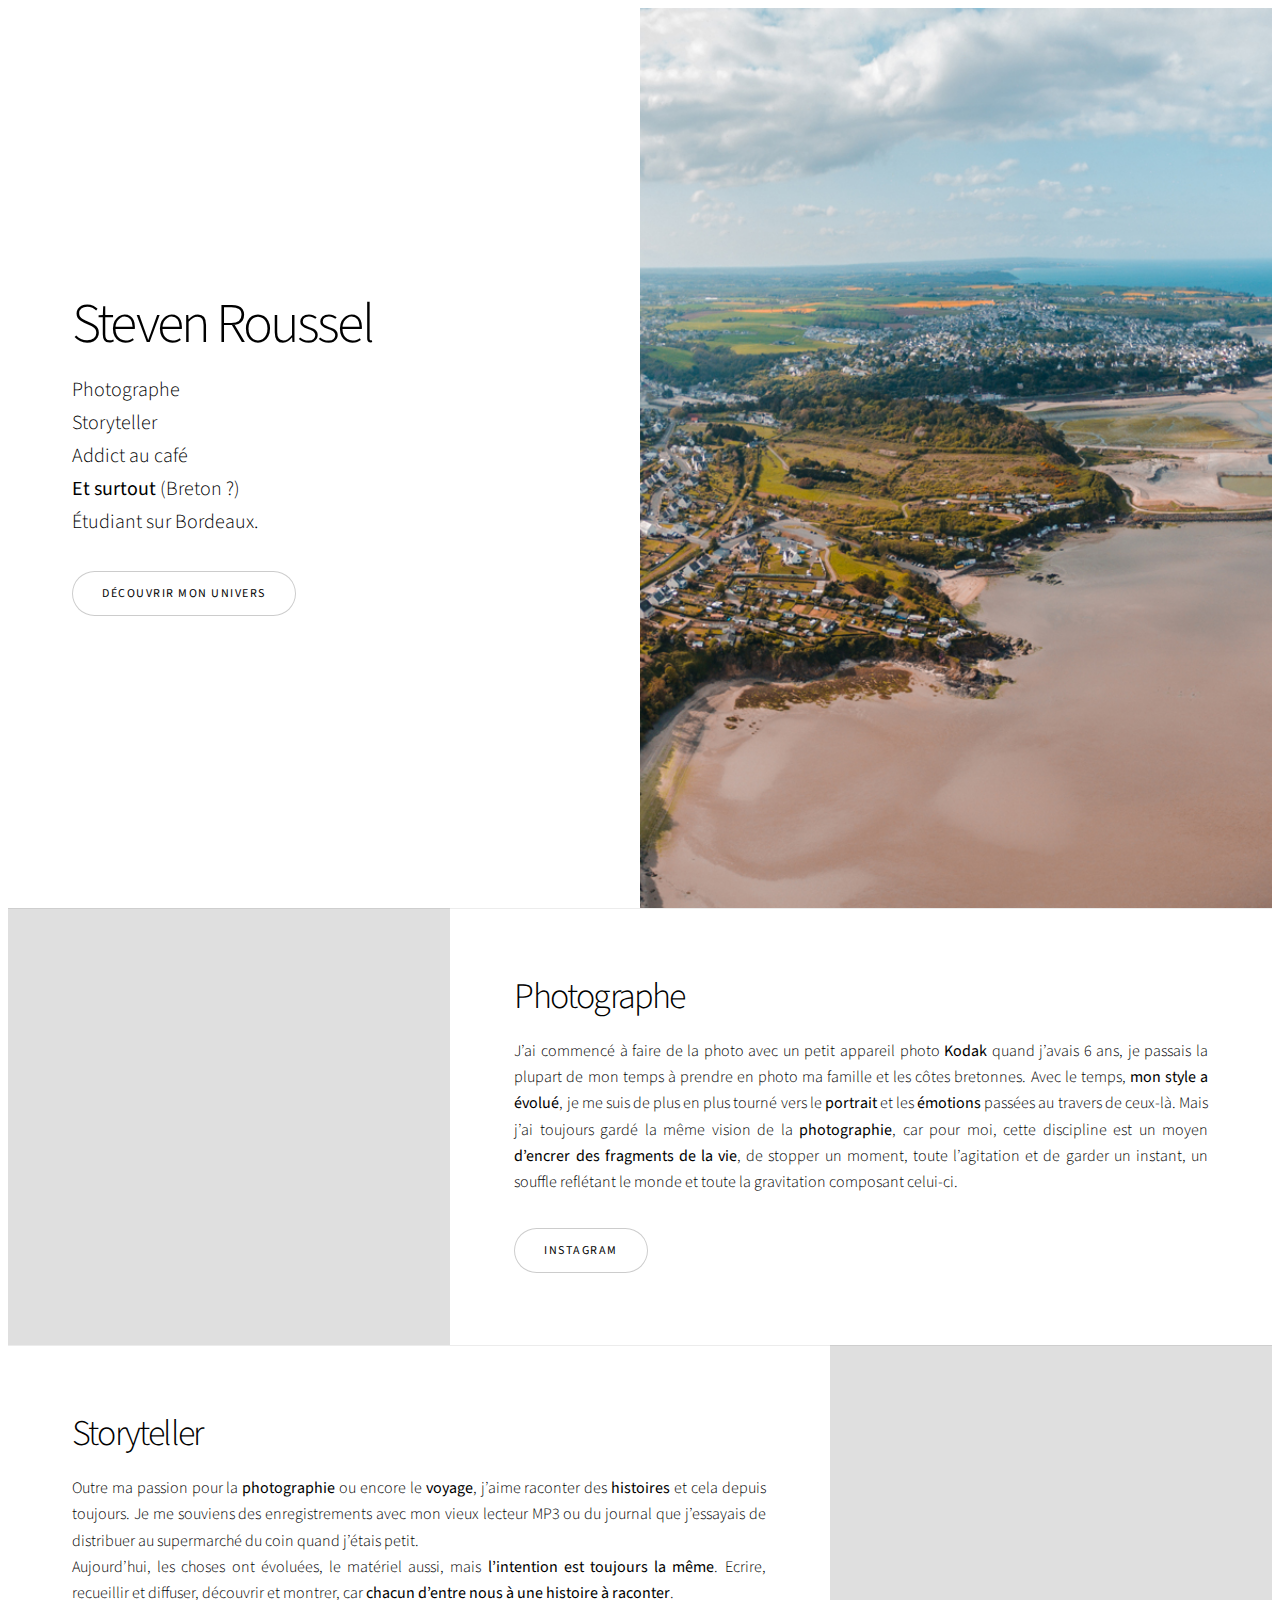
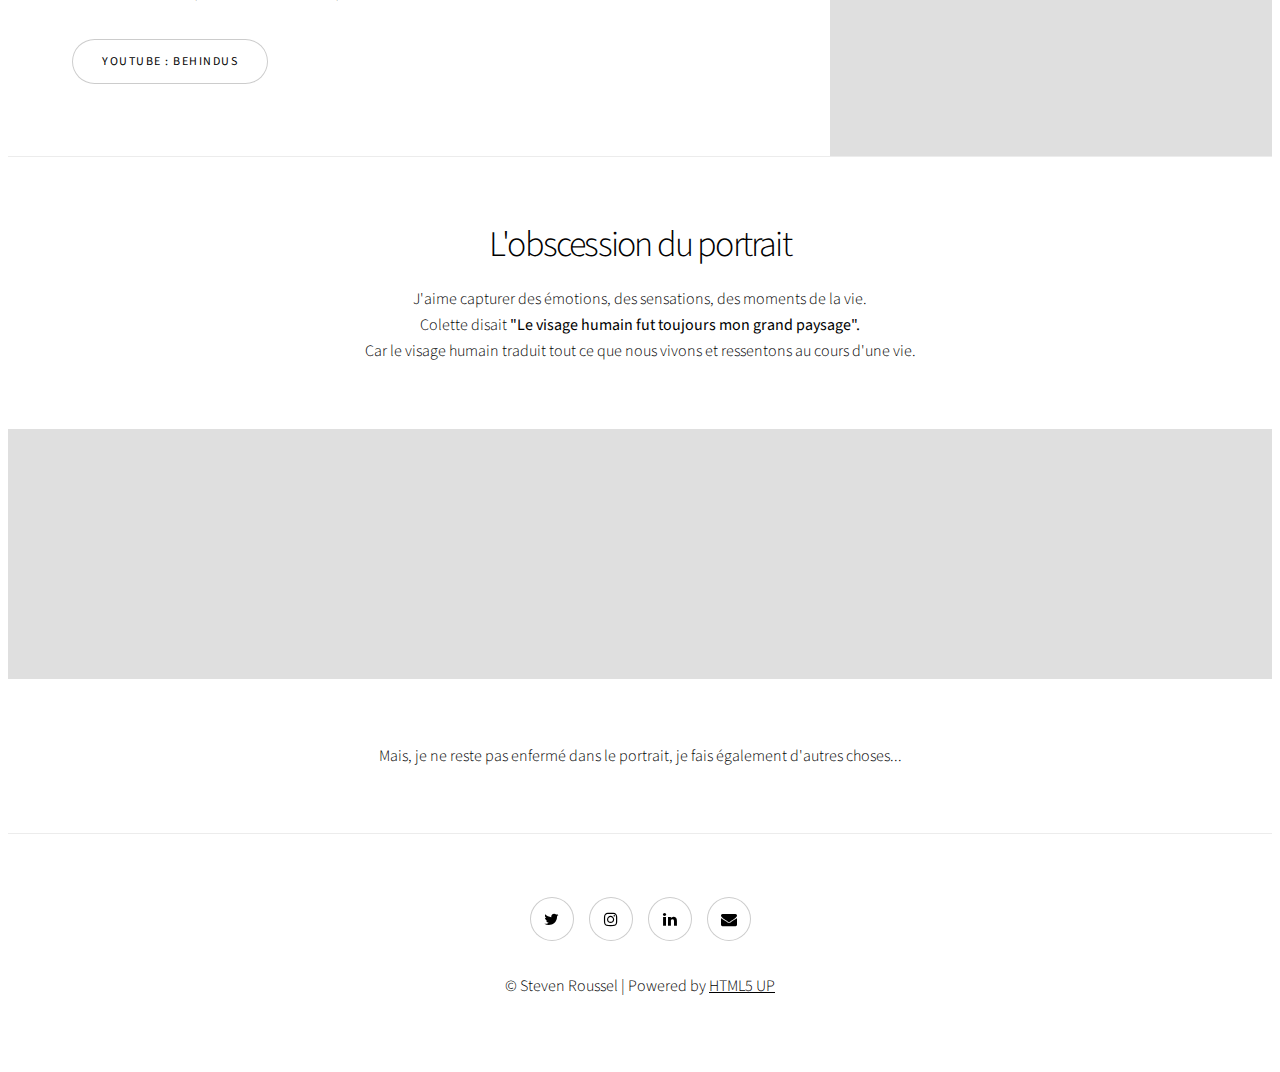
==== commit f8b51488: "Changements majeurs" ====
--- a/indexv1.html
+++ b/indexv1.html
@@ -4,10 +4,11 @@
 	html5up.net | @ajlkn
 	Free for personal and commercial use under the CCA 3.0 license (html5up.net/license)
 -->
-<html>
+<html lang="fr">
 	<head>
 		<title>Steven Roussel</title>
 		<meta charset="utf-8" />
+		<meta name="description" content="Site personnel de Steven Roussel - Photographe & Storyteller (accessoirement étudiant sur Bordeaux)." />
 		<meta name="viewport" content="width=device-width, initial-scale=1, user-scalable=no" />
 		<link rel="stylesheet" href="assets/css/main.css" />
 		<noscript><link rel="stylesheet" href="assets/css/noscript.css" /></noscript>
@@ -41,7 +42,7 @@
 								de la vie</b>, de stopper un moment, toute l’agitation et de garder un instant, un souffle reflétant le monde et toute la gravitation composant celui-ci.
 					</p>
 							<ul class="actions stacked">
-								<li><a href="#" class="button">Mon Blog</a></li>
+								<li><a href="https://instagram.com/stevenrsl" class="button" target="_blank">Instagram</a></li>
 							</ul>
 						</div>
 						<div class="image">
@@ -53,35 +54,23 @@
 					<section class="spotlight style1 orient-left content-align-left image-position-center onscroll-image-fade-in">
 						<div class="content">
 							<h2>Storyteller</h2>
-							<p>J’ai toujours aimé raconter des histoires. C’est ce que je tente de faire au travers de mon écriture mais également de vidéo. Que se soit seul, ou accompagné.</p>
-							<ul class="actions stacked">
-								<li><a href="#" class="button">Learn More</a></li>
+							<p>Outre ma passion pour la <b>photographie</b> ou encore le <b>voyage</b>, j’aime raconter des <b>histoires</b> et cela depuis toujours.
+								 Je me souviens des enregistrements avec mon vieux lecteur MP3 ou du journal que j’essayais de distribuer au supermarché du coin quand j’étais petit.
+								<br>Aujourd’hui, les choses ont évoluées, le matériel aussi, mais <b>l’intention est toujours la même</b>. Ecrire, recueillir et diffuser, découvrir et montrer, car <b>chacun d’entre nous à une histoire à raconter</b>.</p>
+								<ul class="actions stacked">
+								<li><a href="https://www.youtube.com/channel/UCEbNuOGqXi_ZKJiG-ayrPKw" class="button" target='_blank'>YouTube : BehindUs</a></li>
 							</ul>
 						</div>
 						<div class="image">
 							<img src="images/pic02.jpg" alt="" />
-						</div>
-					</section>
-
-				<!-- Four -->
-					<section class="spotlight style1 orient-right content-align-left image-position-center onscroll-image-fade-in">
-						<div class="content">
-							<h2>Pharetra etiam nulla</h2>
-							<p>Lorem ipsum dolor sit amet, consectetur adipiscing elit. Morbi id ante sed ex pharetra lacinia sit amet vel massa. Donec facilisis laoreet nulla eu bibendum. Donec ut ex risus. Fusce lorem lectus, pharetra pretium massa et, hendrerit vestibulum odio lorem ipsum dolor sit amet.</p>
-							<ul class="actions stacked">
-								<li><a href="#" class="button">Learn More</a></li>
-							</ul>
-						</div>
-						<div class="image">
-							<img src="images/spotlight03.jpg" alt="" />
 						</div>
 					</section>
 
 				<!-- Five -->
 					<section class="wrapper style1 align-center">
 						<div class="inner">
-							<h2>Massa sed condimentum</h2>
-							<p>Lorem ipsum dolor sit amet, consectetur adipiscing elit. Morbi id ante sed ex pharetra lacinia sit amet vel massa. Donec facilisis laoreet nulla eu bibendum. Donec ut ex risus. Fusce lorem lectus, pharetra pretium massa et, hendrerit vestibulum odio lorem ipsum.</p>
+							<h2>L'obscession du portrait</h2>
+							<p>J'aime capturer des émotions, des sensations, des moments de la vie.<br>Colette disait <b>"Le visage humain fut toujours mon grand paysage".</b><br>Car le visage humain traduit tout ce que nous vivons et ressentons au cours d'une vie.</p>
 						</div>
 
 						<!-- Gallery -->
@@ -231,19 +220,21 @@
 									</div>
 								</article>
 							</div>
-
+							<div class="inner">
+								<p>Mais, je ne reste pas enfermé dans le portrait, je fais également d'autres choses...</p>
+							</div>
 					</section>
 
 				<!-- Footer -->
 					<footer class="wrapper style1 align-center">
 						<div class="inner">
 							<ul class="icons">
-								<li><a href="https://twitter.com/stevenrsl" class="icon style2 fa-twitter"><span class="label">Twitter</span></a></li>
-								<li><a href="https://instagram.com/stevenrsl" class="icon style2 fa-instagram"><span class="label">Instagram</span></a></li>
-								<li><a href="https://linkedin.com/in/stevenrsl" class="icon style2 fa-linkedin"><span class="label">LinkedIn</span></a></li>
-								<li><a href="mailto:rousselsteven@icloud.com" class="icon style2 fa-envelope"><span class="label">Email</span></a></li>
-							</ul>
-								<p>&copy; Steven Roussel | Powered by <a href="http://html5up.net">HTML5 UP</a></p>
+								<li><a href="https://twitter.com/stevenrsl" class="icon style2 fa-twitter"><span class="label" target='_blank'>Twitter</span></a></li>
+								<li><a href="https://instagram.com/stevenrsl" class="icon style2 fa-instagram"><span class="label" target='_blank'>Instagram</span></a></li>
+								<li><a href="https://linkedin.com/in/stevenrsl" class="icon style2 fa-linkedin"><span class="label" target='_blank'>LinkedIn</span></a></li>
+								<li><a href="mailto:rousselsteven@icloud.com" class="icon style2 fa-envelope"><span class="label" target='_blank'>Email</span></a></li>
+							</ul>
+								<p>&copy; Steven Roussel | Powered by <a href="http://html5up.net" target='_blank'>HTML5 UP</a></p>
 						</div>
 					</footer>
 
